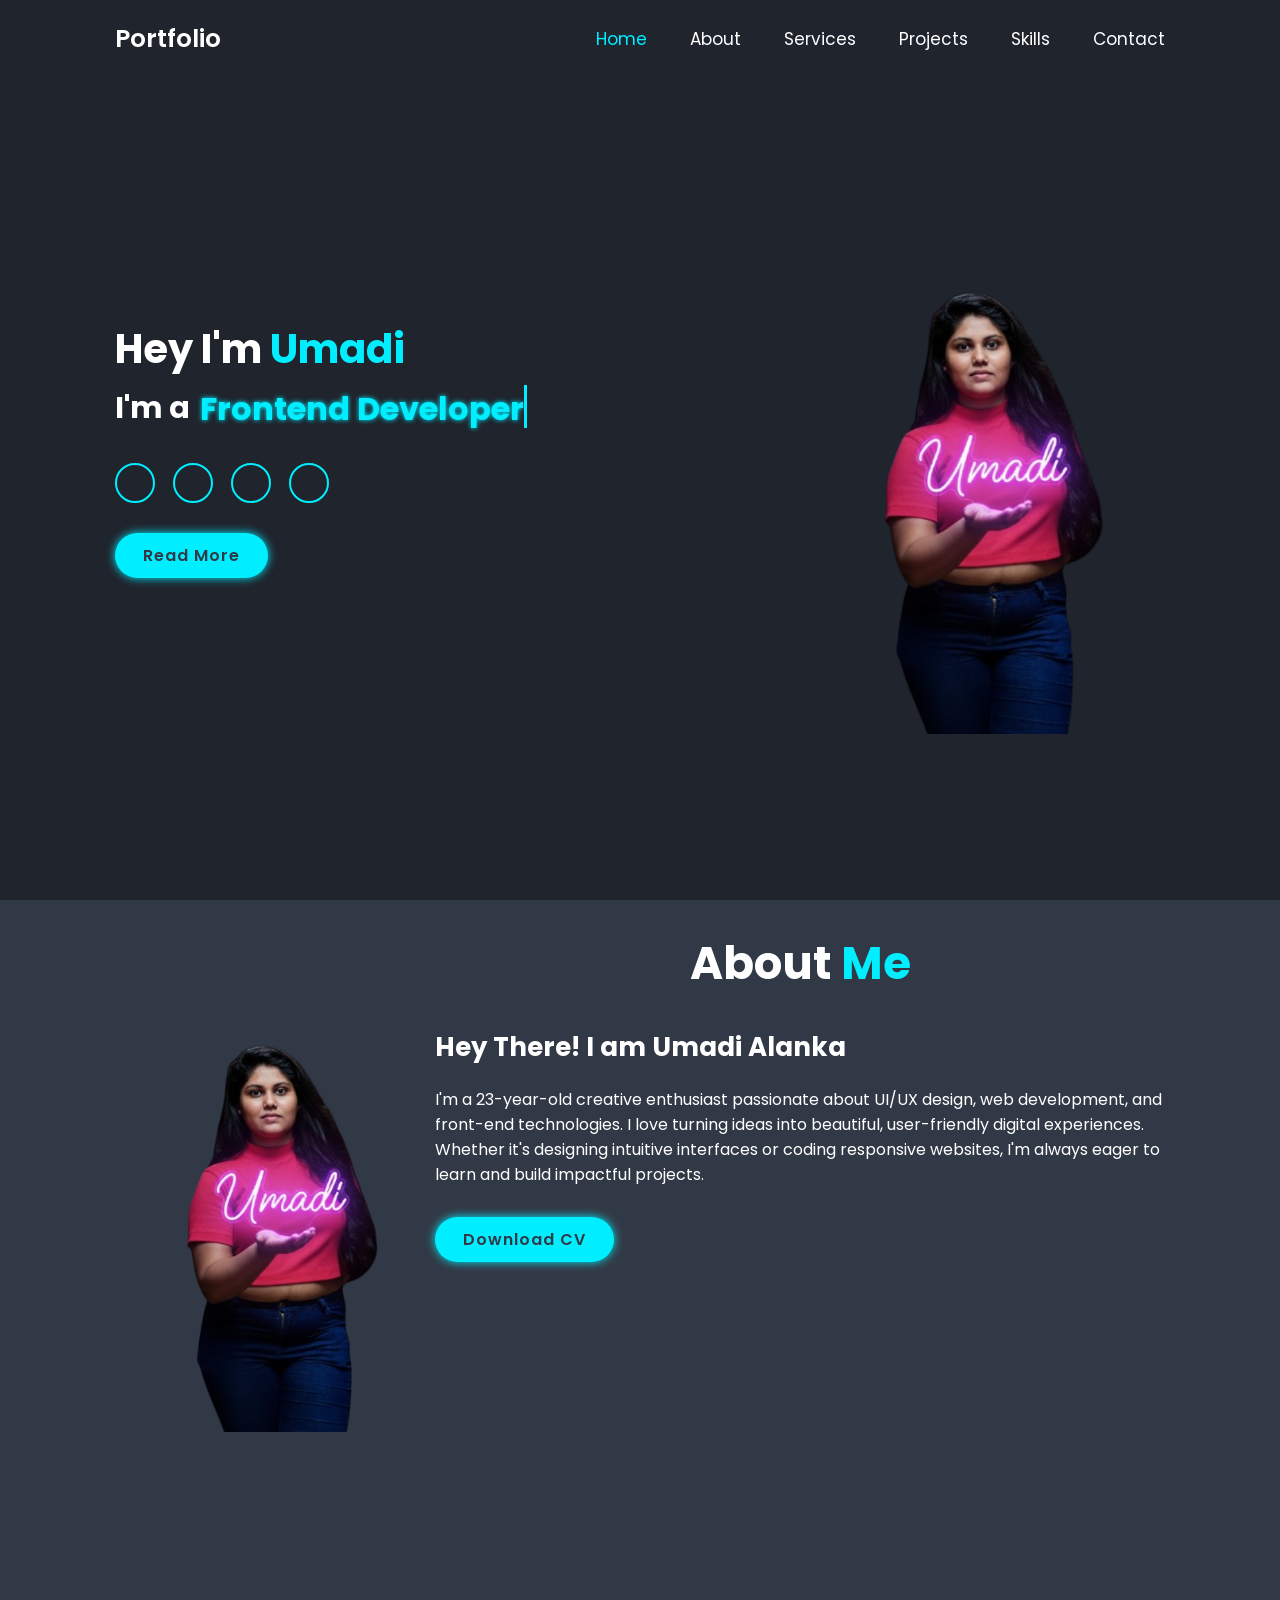
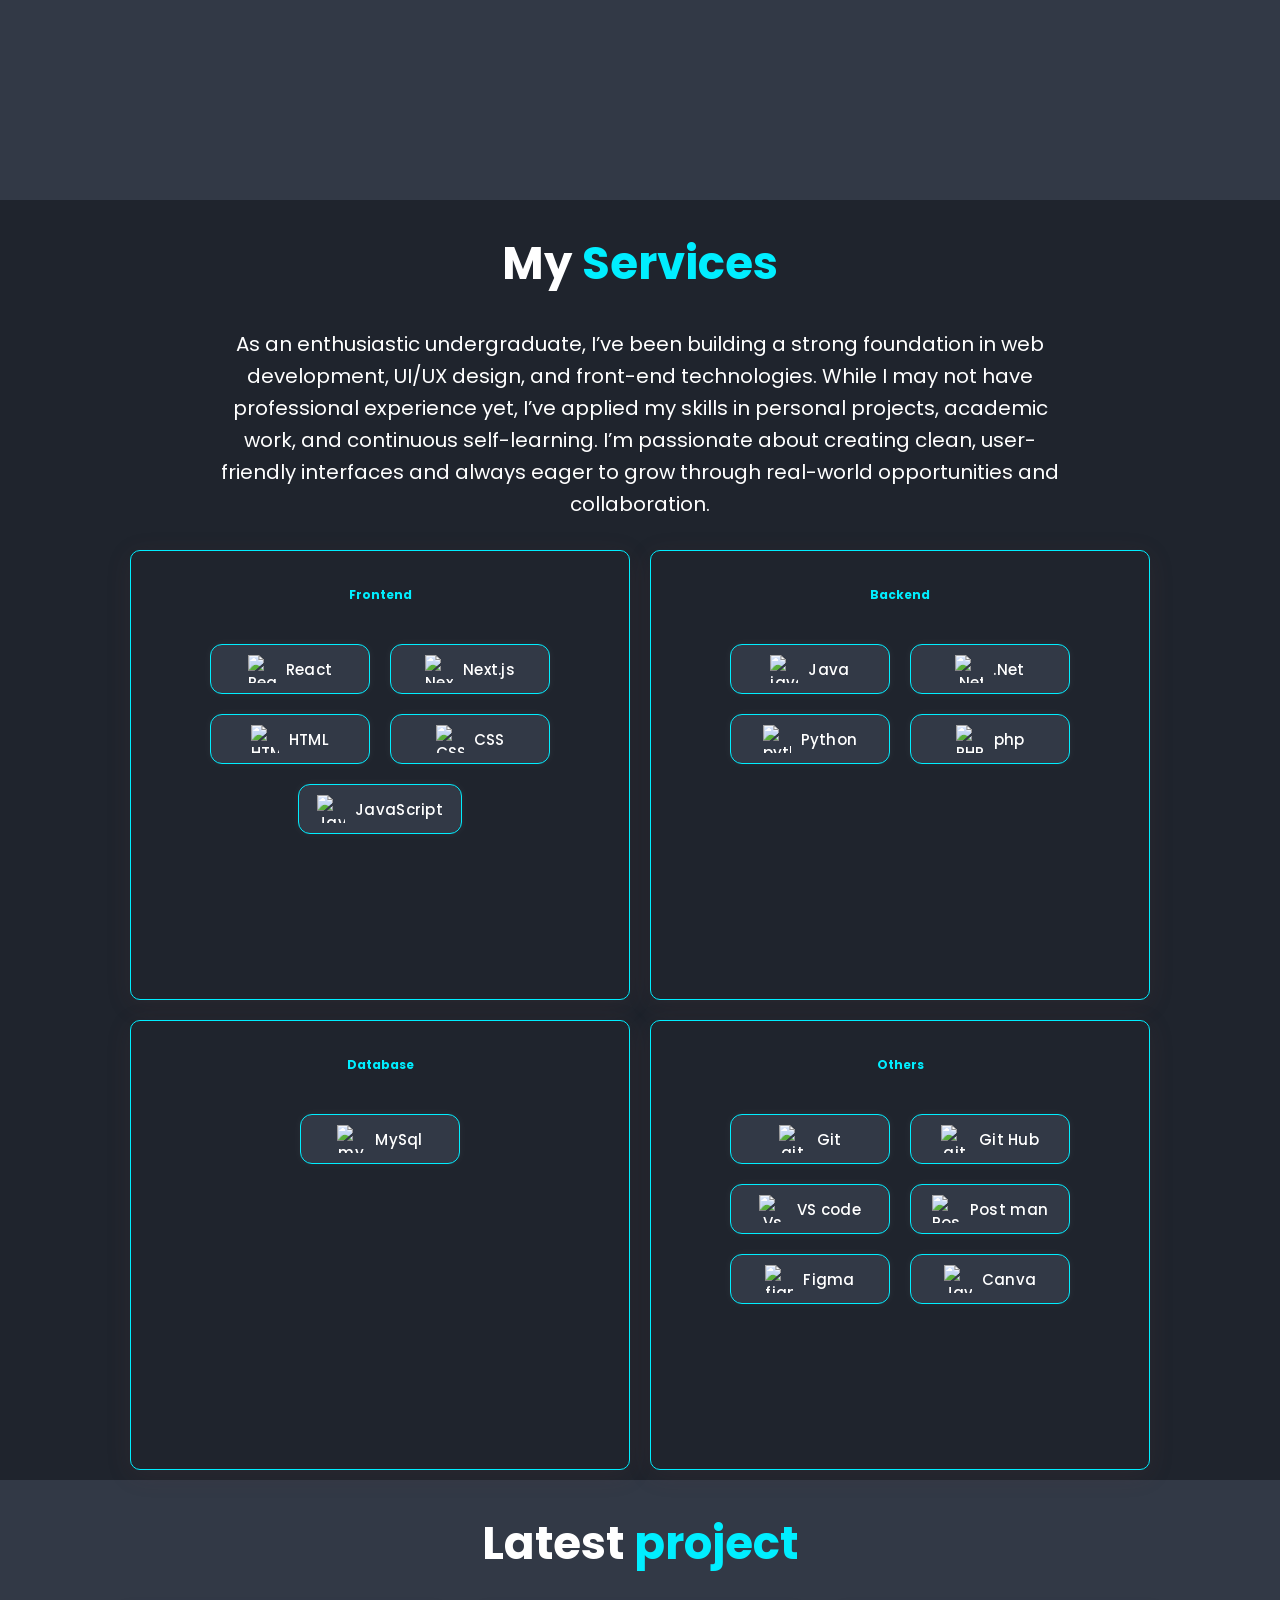
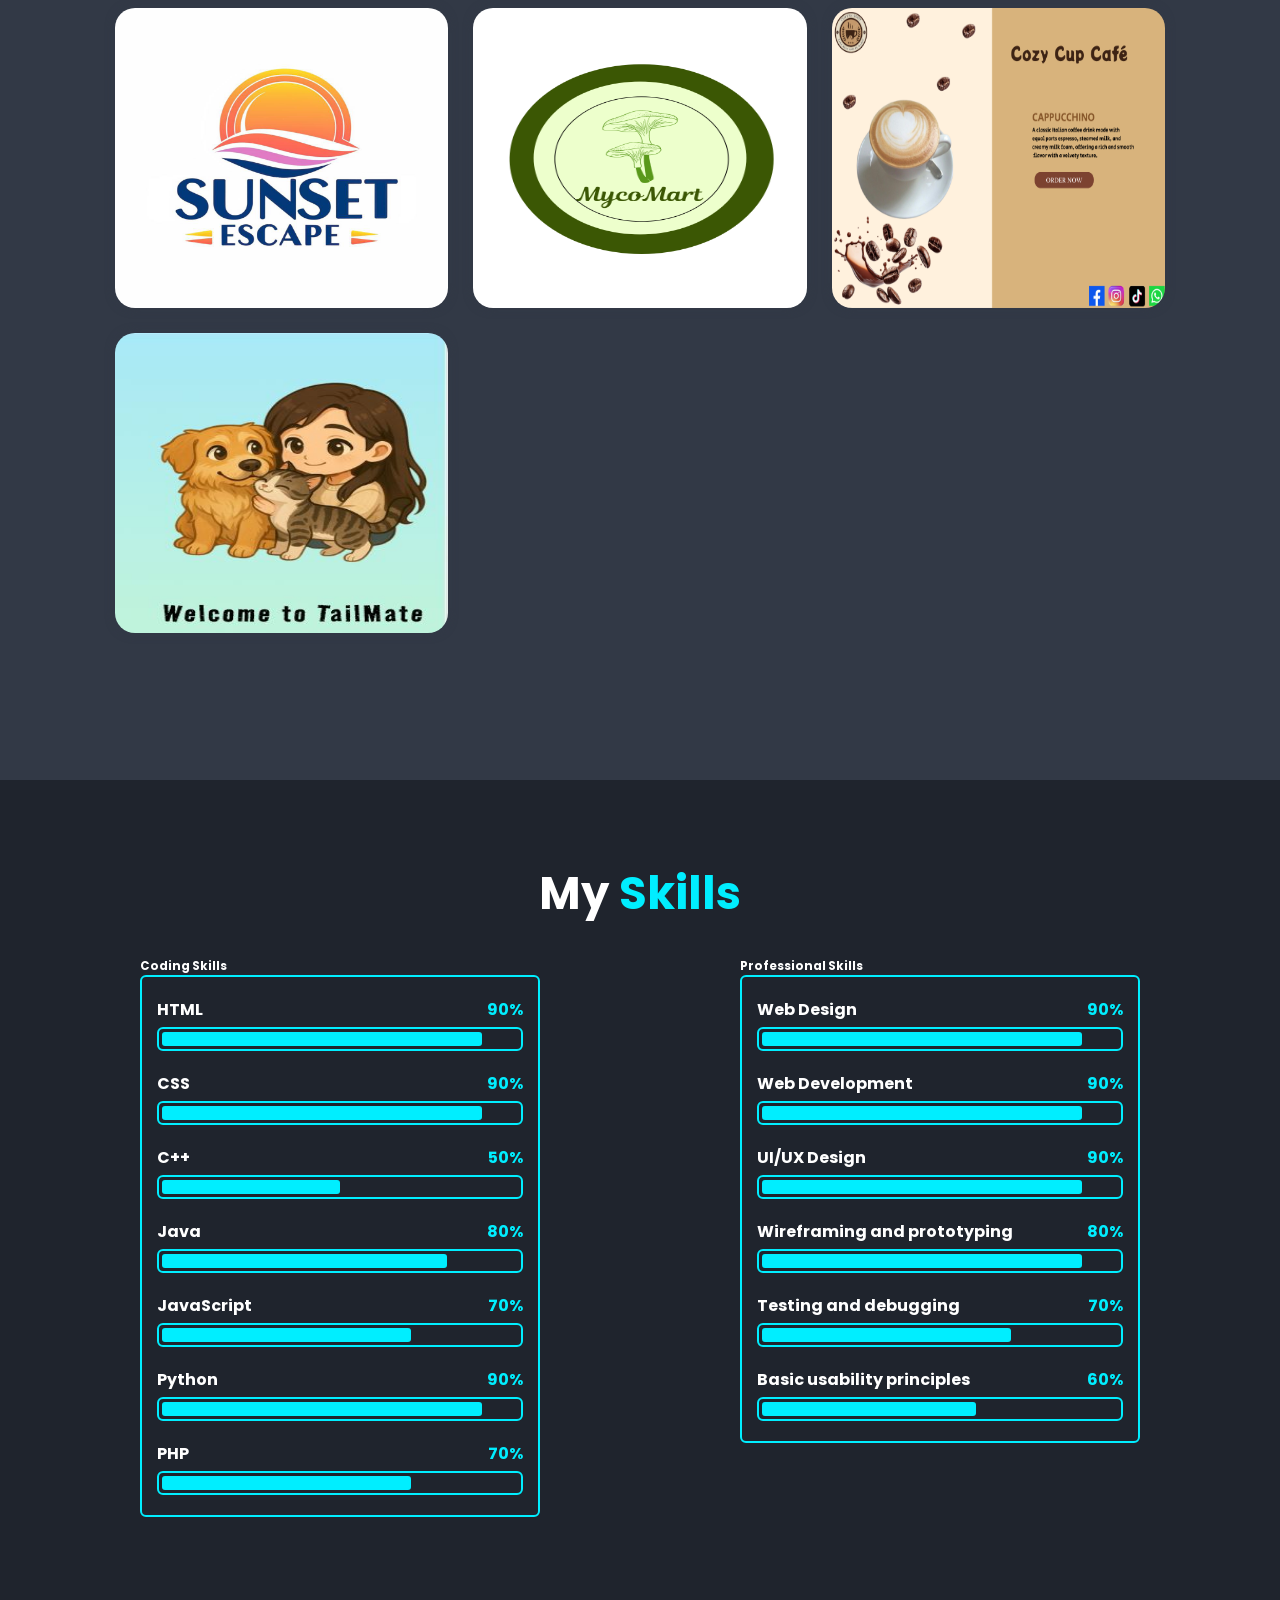
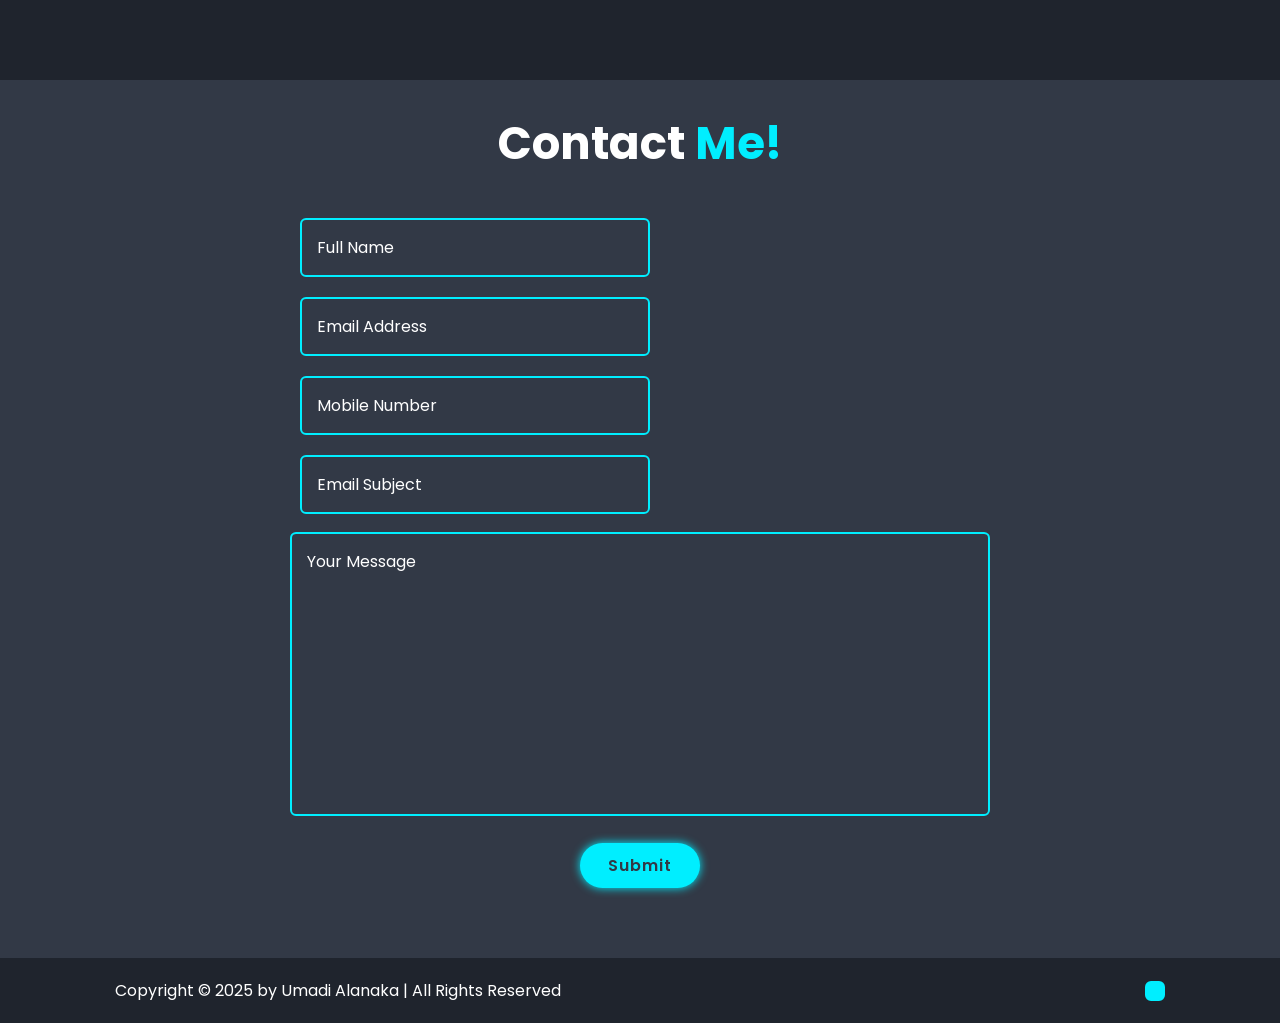
==== index.html @ b055411a "Initial commit - Error fix" ====
<!DOCTYPE html>
<html lang="en">
<head>
    <meta charset="UTF-8">
    <meta http-equiv="X-UA-Compatible" content="IE=edge">
    <title>Portfolio</title>
    <link rel="stylesheet" href="https://cdnjs.cloudflare.com/ajax/libs/font-awesome/7.0.1/css/all.min.css">
    <link rel="stylesheet" href="style.css">
    <script type="text/javascript"
        src="https://cdn.jsdelivr.net/npm/@emailjs/browser@4/dist/email.min.js">
</script>
<script type="text/javascript">
   (function(){
      emailjs.init({
        publicKey: "7bUBUWoLYx7xUUkfr",
      });
   })();
</script>
</head>
<body>
    
    <header class="header">
        <a href="#" class="logo">Portfolio</a>
        <i class="fa-solid fa-list" id="menu-icon"></i>

        <nav class="navbar">
            <a href="#home" class="active">Home</a>
            <a href="#about">About</a>
            <a href="#services">Services</a>
            <a href="#portfolio">Projects</a>
            <a href="#skills">Skills</a>
            <a href="#contact">Contact</a>
        </nav>
    </header>
    <!-- home section design -->
     <section class="home" id="home">
    <div class="home-content">

        <h1 data-aos="fade-left" data-aos-duration="1000" data-aos-delay="800">
            Hey I'm <span>Umadi</span>
        </h1>

        <div class="typewriter" data-aos="fade-right" data-aos-duration="1000" data-aos-delay="900">
            <h2>I'm a <span></span></h2>
        </div>

        <div class="social-media">
            <a href="https://www.facebook.com/share/1Pa1NxawDS/?mibextid=wwXIfr"><i class="fa-brands fa-facebook-f"></i></a>
            <a href="https://wa.me/94719202241"><i class="fa-brands fa-whatsapp"></i></a>
            <a href="https://github.com/UmadiAlanka"><i class="fa-brands fa-github"></i></a>
            <a href="https://www.linkedin.com/in/umadi-alanka-m-8b3b3a304?utm_source=share&utm_campaign=share_via&utm_content=profile&utm_medium=ios_app"><i class="fa-brands fa-linkedin"></i></a>
        </div>

        <a href="#about" class="btn">Read More</a>
    </div>

    <div class="home-img">
        <img src="images/profile.png" alt="">
    </div>
</section>


     <!-- about section design -->
      <section class="about" id="about">

      <div class="about-img">
        <img src="images/profile.png" alt="">
      </div>

      <div class="about-content">
        <h2 class="heading">About <span>Me</span></h2>
        <h3>Hey There! I am Umadi Alanka</h3>
        <p>I'm a 23-year-old creative enthusiast passionate about UI/UX design, 
          web development, and front-end technologies. I love turning ideas into beautiful,
          user-friendly digital experiences. Whether it's designing intuitive interfaces or 
          coding responsive websites, I'm always eager to learn and build impactful projects.</p>
        <a href="images/Umadi Alanka Munasinghe.pdf" class="btn">Download CV</a>
      </div>
    </section>

    <!-- service section design -->
     <section class="services" id="services">
        <div class="title">
            <h2 class="heading" data-aos="fade-up" data-aos-duration="1000">My <span>Services</span></h2>
            <p class="serviceP"    data-aos="fade-up" data-aos-duration="1000" data-aos-delay="200">
                As an enthusiastic undergraduate, I’ve been building a strong foundation in web development, 
                UI/UX design, and front-end technologies. While I may not have professional experience yet, 
                I’ve applied my skills in personal projects, academic work, and continuous self-learning. 
                I’m passionate about creating clean, user-friendly interfaces and always eager to grow through 
                real-world opportunities and collaboration.</p>
        </div>
        <div class="content">
      <!-- FRONTEND CARD -->
      <div class="card" data-aos="fade-right" data-aos-duration="1000" data-aos-delay="400">
        <div class="service-icon"><i class="fas fa-laptop-code"></i></div>
        <div class="info">
          <h3>Frontend</h3>
          <div class="skills-container">
            <div class="skill-card">
              <img src="https://upload.wikimedia.org/wikipedia/commons/a/a7/React-icon.svg" alt="React">
              <p>React</p>
            </div>
            <div class="skill-card">
              <img src="https://upload.wikimedia.org/wikipedia/commons/8/8e/Nextjs-logo.svg" alt="Next.js">
              <p>Next.js</p>
            </div>
            <div class="skill-card">
              <img src="https://www.w3.org/html/logo/badge/html5-badge-h-solo.png" alt="HTML">
              <p>HTML</p>
            </div>
            <div class="skill-card">
              <img src="https://raw.githubusercontent.com/devicons/devicon/master/icons/css3/css3-original.svg" alt="CSS">
              <p>CSS</p>
            </div>
            <div class="skill-card">
              <img src="https://raw.githubusercontent.com/devicons/devicon/master/icons/javascript/javascript-original.svg" alt="JavaScript">
              <p>JavaScript</p>
            </div>
          </div>
        </div>
      </div>

      <!-- BACKEND CARD -->
      <div class="card" data-aos="fade-up" data-aos-duration="1000" data-aos-delay="400">
        <div class="service-icon"><i class="fas fa-server"></i></div>
        <div class="info">
          <h3>Backend</h3>
          <div class="skills-container">
            <div class="skill-card">
              <img src="	https://raw.githubusercontent.com/devicons/devicon/master/icons/java/java-original.svg" alt="java">
              <p>Java</p>
            </div>
            <div class="skill-card">
              <img src="https://upload.wikimedia.org/wikipedia/commons/thumb/7/7d/Microsoft_.NET_logo.svg/1200px-Microsoft_.NET_logo.svg.png" alt=".Net">
              <p>.Net</p>
            </div>
            <div class="skill-card">
              <img src="	https://raw.githubusercontent.com/devicons/devicon/master/icons/python/python-original.svg" alt="python">
              <p>Python</p>
            </div>
            <div class="skill-card">
              <img src="https://www.php.net/images/logos/php-logo-white.svg" alt="PHP">
              <p>php</p>
            </div>
          </div>
        </div>
      </div>

      <!-- DATABASE CARD -->
      <div class="card" data-aos="fade-up" data-aos-duration="1000" data-aos-delay="400">
        <div class="service-icon"><i class="fas fa-database"></i></div>
        <div class="info">
          <h3>Database</h3>
          <div class="skills-container">
            <div class="skill-card">
              <img src="https://upload.wikimedia.org/wikipedia/en/d/dd/MySQL_logo.svg" alt="my sql">
              <p>MySql</p>
            </div>
          </div>
        </div>
      </div>

      <!-- OTHERS CARD -->
      <div class="card" data-aos="fade-left" data-aos-duration="1000" data-aos-delay="400">
        <div class="service-icon"><i class="fas fa-tools"></i></div>
        <div class="info">
          <h3>Others</h3>
          <div class="skills-container">
            <div class="skill-card">
              <img src="	https://cdn.jsdelivr.net/gh/devicons/devicon/icons/git/git-original.svg" alt="git">
              <p>Git</p>
            </div>
            <div class="skill-card">
              <img src="	https://img.icons8.com/ios-filled/50/ffffff/github.png" alt="git hub">
              <p>Git Hub</p>
            </div>
            <div class="skill-card">
              <img src="	https://cdn.jsdelivr.net/gh/devicons/devicon/icons/vscode/vscode-original.svg" alt="Vs code">
              <p>VS code</p>
            </div>
            <div class="skill-card">
              <img src="https://cdn.jsdelivr.net/gh/devicons/devicon/icons/postman/postman-original.svg" alt="Post man">
              <p>Post man</p>
            </div>
            <div class="skill-card">
              <img src="	https://cdn.jsdelivr.net/gh/devicons/devicon/icons/figma/figma-original.svg" alt="figma">
              <p>Figma</p>
            </div>
            <div class="skill-card">
              <img src="https://static.canva.com/web/images/8439b51bb7a19f6e65ce1064bc37c197.svg" alt="JavaScript">
              <p>Canva</p>
            </div>
          </div>
        </div>
      </div>
    </div>
  </section>

<!-- Portfolio section design -->
 <section class="portfolio" id="portfolio">
    <h2 class="heading">Latest <span>project</span></h2>
    <div class="portfolio-container">
        <div class="portfolio-box">
            <img src="images/sunsetlogo.jpg" alt="">
            <div class="portfolio-layer">
                <h4>Web Base System</h4>
                <p><b>we create the Villa management sytem for Sun Set Escape Villa using PHP,JS,HTML,CSS And create UI in figma</b></p>
                <a href="https://github.com/UmadiAlanka/Sunset_Escape_Villa_Management_System.git"><i class="fa-brands fa-github"></i></a>
            </div>  
        </div>
        <div class="portfolio-box">
            <img src="images/mycomart_logo.png" alt="">
            <div class="portfolio-layer">
                <h4>Role Base System</h4>
                <p><b>Create MycoMart system using Next.Js,Java,React.And create user friendly UI in Figma</b></p>
                <a href="https://github.com/UmadiAlanka/Mycomart_frontend.git"><i class="fa-brands fa-github"></i></a>
                <a href="https://www.figma.com/proto/PNLDa55e3gmYMARhcA2Q36/MICORMART?node-id=101-256&starting-point-node-id=5%3A2&t=6zjbt6WABKmiBmZV-1"><i class="fa-brands fa-square-figma"></i></a>
            </div>
        </div>
        <div class="portfolio-box">
            <img src="images/cafe.png" alt="">
            <div class="portfolio-layer">
                <h4>UI Design</h4>
                <p><b>Designed a responsive café landing page using Figma, focusing on visual balance, usability, and brand feel.</b></p>
                <a href="https://www.figma.com/design/aqc4mChD22MtQcu3GqOqdh/Cozy-Cup-Cafe?t=5ttCzPaRdj4yeDAr-1"><i class="fa-brands fa-square-figma"></i></a>
            </div>
        </div>
        <div class="portfolio-box">
            <img src="images/TailMate.JPG" alt="">
            <div class="portfolio-layer">
                <h4>UI Design</h4>
                <p><b>Designed a responsive Pet adaptation user-friendly app using Figma</b></p>
                <a href="https://www.figma.com/proto/dc5UnWrleSJ1Djft2HeMU2/Pet-Adoption?node-id=2-2&starting-point-node-id=2%3A2&t=6DgpKBFWrFHIKOov-1"><i class="fa-brands fa-square-figma"></i></a>
            </div>
        </div>
    </div>
 </section>
 <!-- skills section design -->
<section class="skills" id="skills">
  <h2 class="heading">My <span>Skills</span></h2>

  <div class="skills-row">

    <!-- Left side -->
    <div class="skills-column">
      <h3 class="title">Coding Skills</h3>

      <div class="skills-box">
        <div class="skills-content">

          <div class="progress">
            <h3>HTML <span>90%</span></h3>
            <div class="bar"><span style="width:90%"></span></div>
          </div>

          <div class="progress">
            <h3>CSS <span>90%</span></h3>
            <div class="bar"><span style="width:90%"></span></div>
          </div>

          <div class="progress">
            <h3>C++ <span>50%</span></h3>
            <div class="bar"><span style="width:50%"></span></div>
          </div>

          <div class="progress">
            <h3>Java <span>80%</span></h3>
            <div class="bar"><span style="width:80%"></span></div>
          </div>

          <div class="progress">
            <h3>JavaScript <span>70%</span></h3>
            <div class="bar"><span style="width:70%"></span></div>
          </div>

          <div class="progress">
            <h3>Python <span>90%</span></h3>
            <div class="bar"><span style="width:90%"></span></div>
          </div>

          <div class="progress">
            <h3>PHP <span>70%</span></h3>
            <div class="bar"><span style="width:70%"></span></div>
          </div>

        </div>
      </div>
    </div>

    <!-- Right side -->
    <div class="skills-column">
      <h3 class="title">Professional Skills</h3>

      <div class="skills-box">
        <div class="skills-content">

          <div class="progress">
            <h3>Web Design <span>90%</span></h3>
            <div class="bar"><span style="width:90%"></span></div>
          </div>

          <div class="progress">
            <h3>Web Development <span>90%</span></h3>
            <div class="bar"><span style="width:90%"></span></div>
          </div>

          <div class="progress">
            <h3>UI/UX Design <span>90%</span></h3>
            <div class="bar"><span style="width:90%"></span></div>
          </div>

          <div class="progress">
            <h3>Wireframing and prototyping<span>80%</span></h3>
            <div class="bar"><span style="width:90%"></span></div>
          </div>

          <div class="progress">
            <h3>Testing and debugging<span>70%</span></h3>
            <div class="bar"><span style="width:70%"></span></div>
          </div>

          <div class="progress">
            <h3>Basic usability principles<span>60%</span></h3>
            <div class="bar"><span style="width:60%"></span></div>
          </div>

        </div>
      </div>
    </div>

  </div>
</section>
<!-- contact section design -->
 <section class="contact" id="contact">
  <h2 class="heading">Contact <span>Me!</span></h2>
<form onsubmit="sendMail(event); return false;">
    <div class="input-box">
      <div class="input-field">
        <input type="text" placeholder="Full Name" id="name" required>
      </div>

      <div class="input-field">
        <input type="email" placeholder="Email Address" id="email" required>
      </div>

      <div class="input-field">
        <input type="text" placeholder="Mobile Number" id="number" required>
      </div>

      <div class="input-field">
        <input type="text" placeholder="Email Subject" id="subject" required>
      </div>
    </div>

    <div class="textarea-field">
        <textarea id="message" cols="30" rows="10" placeholder="Your Message" required></textarea>
    </div>

    <div class="btn-box btns">
        <button type="submit" class="btn">Submit</button>
    </div>
</form>


</section>
<!-- footer design -->
 <div class="footer">
  <div class="footer-text">
    <p>Copyright &copy; 2025 by Umadi Alanaka | All  Rights Reserved</p>
  </div>
  <div class="footer-iconTop">
    <a href="#"><i class="fa-solid fa-up-long"></i></a>
  </div>
 </div>
     <script src="script.js"></script>
</body>
</html>
---- style.css ----
@import url('https://fonts.googleapis.com/css2?family=Poppins:wght@300;400;500;600;700;800;900&display=swap');

/* RESET */
* {
    margin: 0;
    padding: 0;
    box-sizing: border-box;
    text-decoration: none;
    border: none;
    outline: none;
    scroll-behavior: smooth;
    font-family: 'Poppins', sans-serif;
}

/* THEME COLORS */
:root {
    --bg-color: #1f242d;
    --second-bg-color: #323946;
    --text-color: #fff;
    --main-color: #0ef;
}

/* GLOBAL */
html {
    font-size: 62.5%;
    overflow-x: hidden;
    scroll-padding-top: 7rem;
}

body {
    background: var(--bg-color);
    color: var(--text-color);
}

section {
    min-height: 100vh;
    padding: 0rem 9%;
}

/* HEADER */
.header {
    position: fixed;
    top: 0;
    left: 0;
    width: 100%;
    padding: 2rem 9%;
    background: var(--bg-color);
    display: flex;
    justify-content: space-between;
    align-items: center;
    z-index: 100;
    transition: .3s;
}
.header.sticky {
    background: var(--bg-color);
}

.logo {
    font-size: 2.5rem;
    color: var(--text-color);
    font-weight: 600;
    cursor: default;
}

.navbar a {
    font-size: 1.7rem;
    color: var(--text-color);
    margin-left: 4rem;
}

.navbar a:hover,
.navbar a.active {
    color: var(--main-color);
}

#menu-icon {
    font-size: 3.6rem;
    color: var(--text-color);
    display: none;
}

/* HOME SECTION */
.home {
    display: flex;
    justify-content: space-between;
    align-items: center;
}

.home-content {
    max-width: 50%;
}

.home-img img {
    width: 28vw;
    animation: float 4s ease-in-out infinite;
}

/* Floating Animation */
@keyframes float {
    0% { transform: translateY(0); }
    50% { transform: translateY(-12px); }
    100% { transform: translateY(0); }
}

/* TEXT STYLES */
.home-content h1 {
    font-size: 4rem;
    font-weight: 700;
    line-height: 1.3;
}

span {
    color: var(--main-color);
}

/* TYPEWRITER FIXED (ONE LINE) */
.typewriter h2 {
    font-size: 3rem;
    font-weight: 700;
    white-space: nowrap;
    display: flex;
    align-items: center;
    gap: 1rem;
    margin-top: 1rem;
}

.typewriter span {
    color: var(--main-color);
    font-size: 3.2rem;
    font-weight: 700;
    text-shadow: 0 0 5px var(--main-color);
    display: inline-block;
    white-space: nowrap;
    position: relative;
}

/* Animated Words */
@keyframes words {
    0%, 33% { content: "Web Developer"; }
    34%, 66% { content: "UI/UX Designer"; }
    67%, 100% { content: "Frontend Developer"; }
}

.typewriter span::before {
    content: "Frontend Developer";
    animation: words 12s infinite;
}

/* Cursor Effect */
.typewriter span::after {
    content: "";
    position: absolute;
    width: calc(100% + 5px);
    height: 90%;
    border-left: 3px solid var(--main-color);
    animation: cursor 0.6s infinite;
}

@keyframes cursor {
    0% { opacity: 1; }
    50% { opacity: 0; }
    100% { opacity: 1; }
}

/* SOCIAL ICONS */
.social-media a {
    display: inline-flex;
    justify-content: center;
    align-items: center;
    width: 4rem;
    height: 4rem;
    border: 0.2rem solid var(--main-color);
    border-radius: 50%;
    color: var(--main-color);
    font-size: 2rem;
    margin: 3rem 1.5rem 3rem 0;
    transition: .5s ease;
}

.social-media a:hover {
    background: var(--main-color);
    color: var(--second-bg-color);
    box-shadow: 0 0 2rem var(--main-color);
}

/* BUTTON */
.btn {
    display: inline-block;
    padding: 1rem 2.8rem;
    background: var(--main-color);
    color: var(--second-bg-color);
    border-radius: 4rem;
    font-size: 1.6rem;
    font-weight: 600;
    letter-spacing: 0.1rem;
    box-shadow: 0 0 1rem var(--main-color);
    transition: .4s ease;
}

.btn:hover {
    box-shadow: none;
}

/* ABOUT SECTION */
.about {
    display: flex;
    justify-content: center;
    background: var(--second-bg-color);
}
.about .heading{
    padding-top: .0rem 2%; 
    padding-bottom: 3rem;
}

.about-img img {
    width: 25vw;
    padding: 3rem 1%;
}

.heading {
    font-size: 4.5rem;
    text-align: center;
    padding: 3rem 0;
}

.about-content h3 {
    font-size: 2.6rem;
}

.about-content p {
    font-size: 1.6rem;
    margin: 2rem 0 3rem;
}
/* Services */
.services{
    background-color: var(--bg-color);
}

.services .content{
    display: flex;
    justify-content: center;
    flex-wrap: wrap;
    flex-direction: row;
    margin-top: 20px;
    align-items: flex-start;
}

.serviceP {
    font-size: 2rem;
    width: 80%;
    margin: 0 auto;     
    text-align: center;  
    line-height: 1.6;    
}


.services .content .card{
    background-color: var(--bg-color);
    width: 500px;
    margin: 10px;
    height: 450px;
    padding: 25px;
    display: flex;
    justify-content: flex-start;
    align-items: center;
    flex-direction: column;
    border-radius: 10px;
    box-shadow: 0 5px 25px rgba(105, 62, 62, 0.15);
    transition: 0.3s linear;
    border: 1px solid var(--main-color);
}

.services .content .card:hover{
    background-color: var(--text-color);
    color: rgb(2, 2, 2);
}

.services .content .card:hover .service-icon,
.services .content .card:hover .info h3
{
    transform: translateY(-10px);
    color:var(--bg-color);
}

.services .content .card .service-icon{
    color: var(--main-color);
    font-size: 8rem;
    text-align: center;
    transition: 0.3s linear;
    animation: float 4s ease-in-out infinite;
}

.services .content .card .info{
    text-align: center;
}

.services .content .card .info h3{
    color: var(--main-color);
    font-size: 1.2rem;
    font-weight: 700;
    margin: 10px;
    transition: 0.3s linear;
    
}
/* Skills */
.skills-container {
  display: flex;
  flex-wrap: wrap;
  justify-content: center;
  align-items: center;
  gap: 20px;
  margin-top: 40px;
}

.skill-card {
  display: flex;
  align-items: center;
  gap: 10px;
  justify-content: center; 
  min-width: 160px;
  background:  var(--second-bg-color);
  border: 1px solid var(--main-color);
  border-radius: 12px;
  padding: 10px 18px;
  color: var(--text-color);
  font-size: 15px;
  font-weight: 500;
  letter-spacing: 0.3px;
  transition: all 0.3s ease;
  box-shadow: 0 0 10px rgba(255, 255, 255, 0.05);
}

.skill-card img {
  width: 28px;
  height: 28px;
  object-fit: contain;
}

.skill-card p {

  margin: 0;
}

.skill-card:hover {
  transform: translateY(-4px);
  background: var(--bg-color);
  color: #f7f3f3;
  box-shadow: 0 0 15px var(--main-color);
}
/* PORTFOLIO SECTION */
.portfolio{
background-color: var(--second-bg-color);   padding-bottom: 5rem;
}
.portfolio-container{
    display: grid;
    grid-template-columns: repeat(3, 1fr);
    align-items: center;
    gap: 2.5rem;
    max-width: 1200px;
    margin: 0 auto;
}
.portfolio-container .portfolio-box{
    position: relative;
    border-radius: 2rem;
    box-shadow: 0 0 1rem var(--second-bg-color);
    overflow: hidden;
    display: flex;
    cursor: pointer;
    width: 100%;
    height: 300px;
}
.portfolio-box img{
    width: 100%;  
    transition: 0.5s ease;
}
.portfolio-box .portfolio-layer{
    position: absolute;
    top: 0;
    left: 0;
    width: 100%;
    height: 100%;
    background: linear-gradient(rgba(0, 0, 0, 0.2), var(--main-color));
    display: flex;
    justify-content: center;
    align-items: center;
    flex-direction: column;
    text-align: center;
    padding: 4rem;
/* FIX: Hide the layer initially (slide down effect) */
    transform: translateY(100%); 
    transition: 0.5s ease;
    color: var(--bg-color); /* Text color for the overlay */
}

/* HOVER EFFECTS */
.portfolio-box:hover img{
    width: 100%;
    height: auto;
}

.portfolio-box:hover .portfolio-layer{
    transform: translateY(0); /* Slide the layer up into view */
}

.portfolio-layer h4{
    font-size: 2rem;
    color: var(--text-color);
    margin-bottom: 0.5rem;
}
    .portfolio-layer p{
    font-size: 1.6rem;
    margin: 0 0 1.5rem;
    display:flex;
}
.portfolio-layer a{
    /* Use inline-flex for centering content inside the circular icon link */
    display: inline-flex; 
    justify-content: center;
    align-items: center;
    width: 5rem;
    height: 5rem;
    color: var(--text-color);
    border-radius: 50%;
    transition: .3s;
}
.portfolio-layer a i{
    color: var(--second-bg-color);
    display: inline-flex;
    justify-content: center;
    align-items: center;
    width: 2rem;
    height: 2rem;
    font-size: 2rem;
        }
        /* SKILLS SECTION */
.skills {
  padding: 5rem 0;
  background: var(--bg-color);
  display: flex;
  flex-direction: column;
  align-items: center;
}

/* keep content centered and not full width */
.skills-row {
  display: flex;
  gap: 20rem;
  width: 100rem;
  justify-content: center;
}

.skills-column {
  flex: 1;
}



.skills-box .skills-content {
  border: .2rem solid var(--main-color);
  border-radius: .6rem;
  padding: 1rem 1.5rem;
}

.progress {
  padding: 1rem 0;
}

.progress h3 {
  font-size: 1.6rem;
  display: flex;
  justify-content: space-between;
}

.progress .bar {
  height: 2.4rem;
  border: .2rem solid var(--main-color);
  border-radius: .6rem;
  padding: .3rem;
  margin-top: .5rem;
}

.progress .bar span {
  display: block;
  height: 100%;
  border-radius: .3rem;
  background: var(--main-color);
}
/* CONTACT SECTION */

.contact{
    min-height: auto;
    padding-bottom: 7rem;
    background: var(--second-bg-color);
}

.contact form{
    max-width: 70rem;
    margin: 0 auto;
    text-align: center;
}
.contact form .input-box{
    position:relative;
    display: flex;
    justify-content: space-between;
    flex-wrap: wrap;
    padding: 1rem;
    gap: 2rem;
}

.contact form .inpust-box .input-field{
    position: relative;
    width: 49%;
    margin: .8rem 0;
}
.contact form .input-box .input-field input,
.contact form .textarea-field textarea{
    width: 100%;
    height: 100%;
    padding: 1.5rem;
    font-size: 1.6rem;
    color: var(--text-color);
    background: transparent;
    border-radius: .6rem;
    border: .2rem solid var(--main-color);
}
.contact form .input-box .input-field input::placeholder,
.contact form .textarea-field textarea::placeholder{
    color: var(--text-color);
}
.contact form .focus{
    position: absolute;
    top: 0;
    left: 0;
    width: 0;
    height: 100%;
    background-color:var(--bg-color);
    border-radius: .6rem;
    z-index: -1;
    transition: .5s;
}
.contact form .input-box .input-field input:focus~ .focus,
.contact form .input-box .input-field input:valid~ .focus,
.contact form .textarea-field textarea:focus~ .focus,
.contact form .textarea-field textarea:valid~ .focus{
    width: 100%;
}
.contact form .textarea-field{
    position: relative;
    margin: .8rem 0 2.7rem;
    display: flex;
}
.contact form .textarea-field textarea{
    resize: none;
}
.contact form .btn-box.btns .btn{
    cursor: pointer;
}
/* footer */
.footer{
    display: flex;
    justify-content: space-between;
    align-items: center;
    flex-wrap: wrap;
    padding: 2rem 9%;
    background-color: var(--bg-color);
}
.footer-text p{
    font-size: 1.6rem;
}
.footer-iconTop a{
    position: relative;
    display: inline-flex;
    justify-content: center;
    align-items: center;
    padding: .8rem;
    background-color: var(--main-color);
    border: .2rem solid var(--main-color);
    border-radius: .6rem;
    z-index: 1;
    overflow: hidden;
}
.footer-iconTop a::before{
    content: '';
    position: absolute;
    top: 0;
    left: 0;
    width: 0;
    height: 100%;
    background: var(--bg-color);
    z-index: -1;
    transition: .5s;
}
.footer-iconTop a:hover::before{
    width: 100%;
}
.footer-iconTop a i{
    font-size: 2.4rem;
    color: var(--bg-color);
    transition: .5s;
}
.footer-iconTop a:hover i{
    color: var(--main-color);
}
/* BREAKPOINTS */
@media (max-width:1200px){
    html{
        font-size: 55%;
    }
}
@media (max-width: 991px){
    .header{
        padding: 2rem 4%;
    }
    section{
        padding: 10rem 4% 2rem;
    }
    .home{
        padding: 0 4%;
    }
    .footer{
        padding: 2rem 4%;
    }
}
@media (max-width: 768px){
    .header{
        background: var(--bg-color);
    }
    #menu-icon{
        display: block;
    }
    .navbar{
        position: absolute;
        top: 100%;
        left: 0;
        width: 100%;
        padding: 1rem 4%;
        background-color: var(--bg-color);
        box-shadow: 0 .5rem 1rem rgba(0,0,0);
    }
}
@media (max-width: 1200px) {
    html {
        font-size: 55%;
    }
    
    .skills-row {
        gap: 3rem;
    }
}

/* Tablets */
@media (max-width: 991px) {
    .header {
        padding: 2rem 4%;
    }
    
    section {
        padding: 10rem 4% 2rem;
    }
    
    .home {
        padding: 0 4%;
    }
    
    .footer {
        padding: 2rem 4%;
    }
    
    .portfolio-container {
        grid-template-columns: repeat(2, 1fr);
    }
    
    .skills-row {
        flex-direction: column;
        width: 100%;
        gap: 3rem;
    }
}

/* Mobile devices */
@media (max-width: 768px) {
    html {
        font-size: 50%;
    }
    
    .header {
        background: var(--bg-color);
    }
    
    #menu-icon {
        display: block;
    }
    
    .navbar {
        position: absolute;
        top: 100%;
        left: -100%;
        width: 100%;
        padding: 1rem 4%;
        background-color: var(--main-color);
        box-shadow: 0 .5rem 1rem rgba(0, 0, 0, .2);
        transition: .3s ease;
        flex-direction: column;
    }
    
    .navbar.active {
        left: 0;
    }
    
    .navbar a {
        display: block;
        font-size: 2rem;
        margin: 3rem 0;
        color: var(--bg-color);
    }
    
    .navbar a:hover,
    .navbar a.active {
        color: var(--text-color);
    }
    
    .home {
        flex-direction: column-reverse;
        gap: 2rem;
    }
    
    .home-content {
        max-width: 100%;
        text-align: center;
    }
    
    .home-content h1 {
        font-size: 5rem;
    }
    
    .typewriter h2 {
        font-size: 2.5rem;
        justify-content: center;
    }
    
    .typewriter span {
        font-size: 2.5rem;
    }
    
    .home-img img {
        width: 60vw;
        margin-top: 2rem;
    }
    
    .social-media {
        display: flex;
        justify-content: center;
    }
    
    .about {
        flex-direction: column-reverse;
        gap: 3rem;
    }
    
    .about-img img {
        width: 60vw;
    }
    
    .about-content {
        text-align: center;
    }
    
    .heading {
        font-size: 3.5rem;
    }
    
    .serviceP {
        width: 100%;
        font-size: 1.8rem;
    }
    
    .services .content .card {
        min-height: auto;
    }
    
    .portfolio-container {
        grid-template-columns: 1fr;
    }
    
    .portfolio-box .portfolio-layer {
        padding: 2rem;
    }
    
    .portfolio-layer h4 {
        font-size: 1.8rem;
    }
    
    .portfolio-layer p {
        font-size: 1.4rem;
    }
    
    .skills-container {
        gap: 15px;
    }
    
    .skill-card {
        min-width: 140px;
        padding: 8px 15px;
    }
    
    .contact form .input-box {
        flex-direction: column;
    }
    
    .contact form .input-box .input-field {
        width: 100%;
    }
    
    .footer {
        flex-direction: column;
        text-align: center;
        gap: 2rem;
    }
}

/* Small mobile devices */
@media (max-width: 450px) {
    html {
        font-size: 45%;
    }
    
    .home-content h1 {
        font-size: 4rem;
    }
    
    .typewriter h2 {
        font-size: 2rem;
        flex-direction: column;
        gap: 0.5rem;
    }
    
    .typewriter span {
        font-size: 2rem;
    }
    
    .heading {
        font-size: 3rem;
    }
    
    .services .content .card .service-icon {
        font-size: 6rem;
    }
    
    .skill-card {
        min-width: 120px;
        font-size: 13px;
    }
    
    .skill-card img {
        width: 24px;
        height: 24px;
    }
    
    .portfolio-layer a {
        width: 4rem;
        height: 4rem;
    }
    
    .portfolio-layer a i {
        font-size: 1.8rem;
    }
}
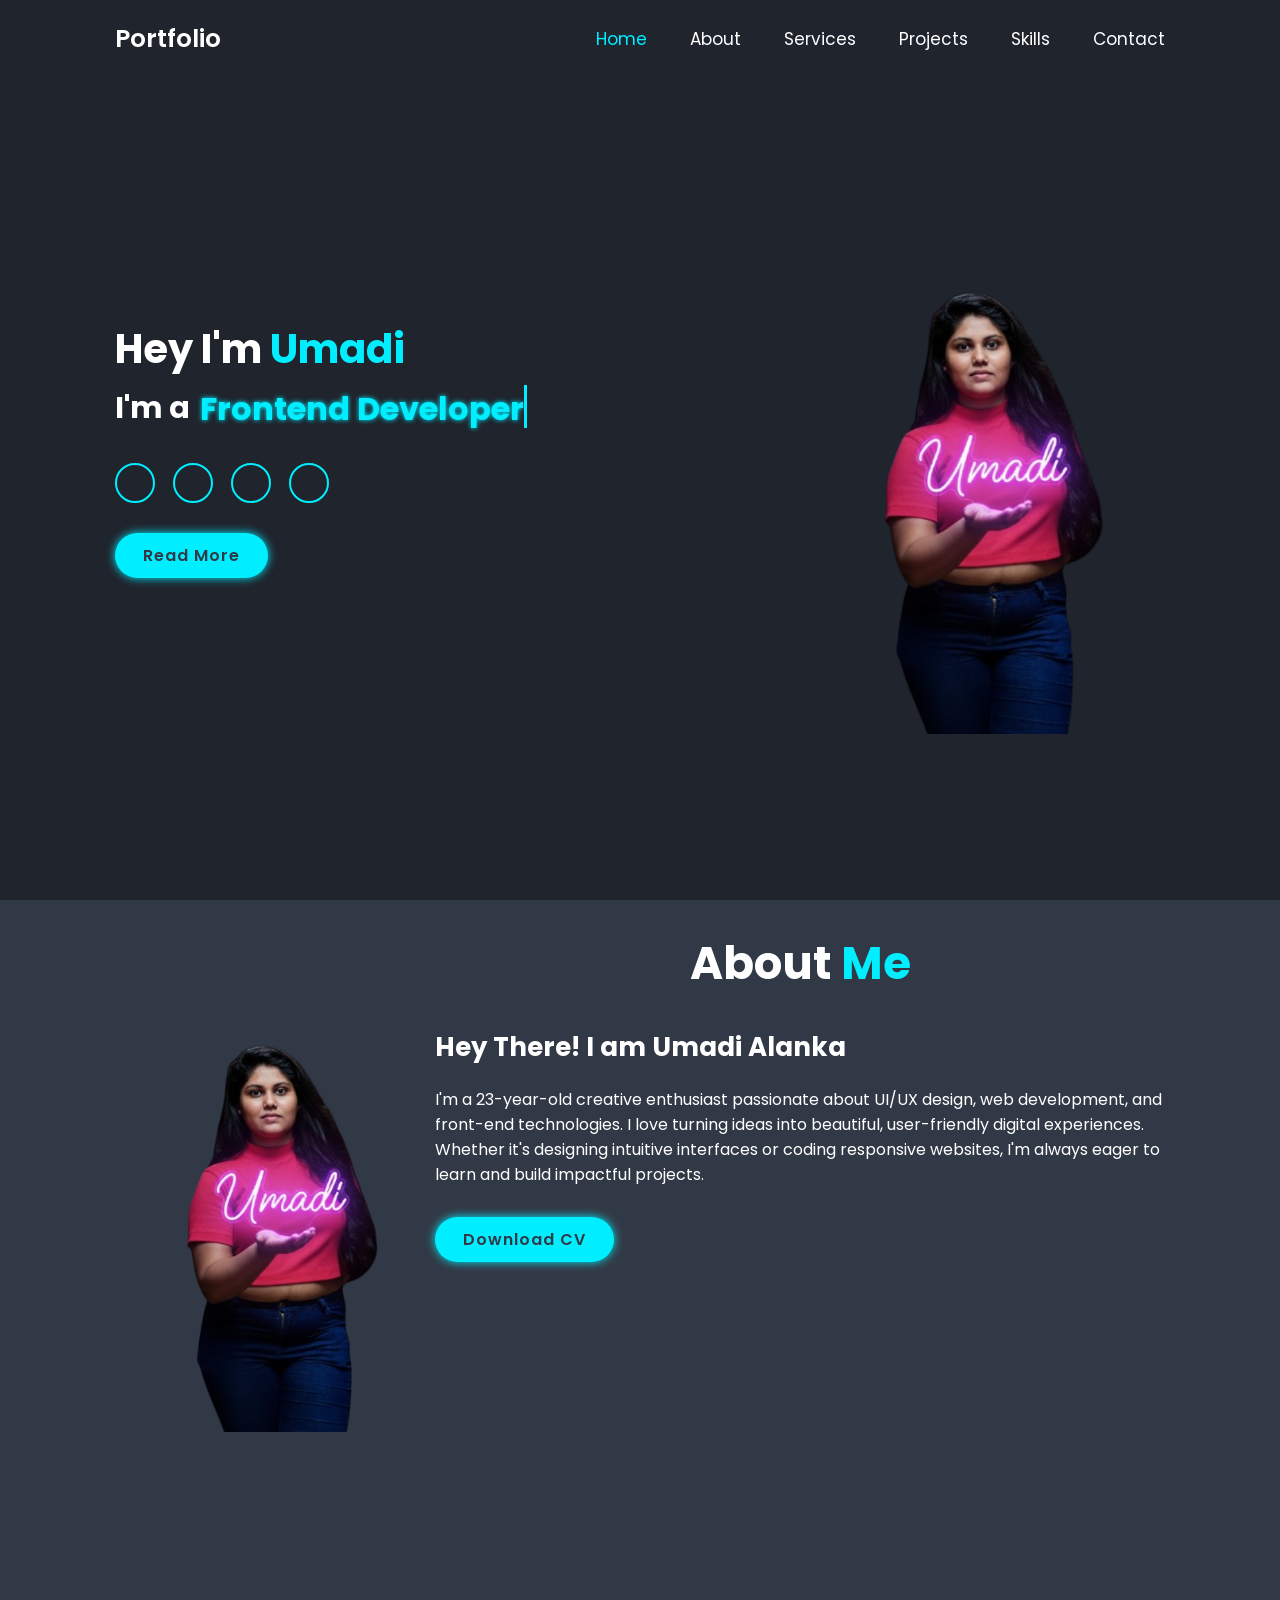
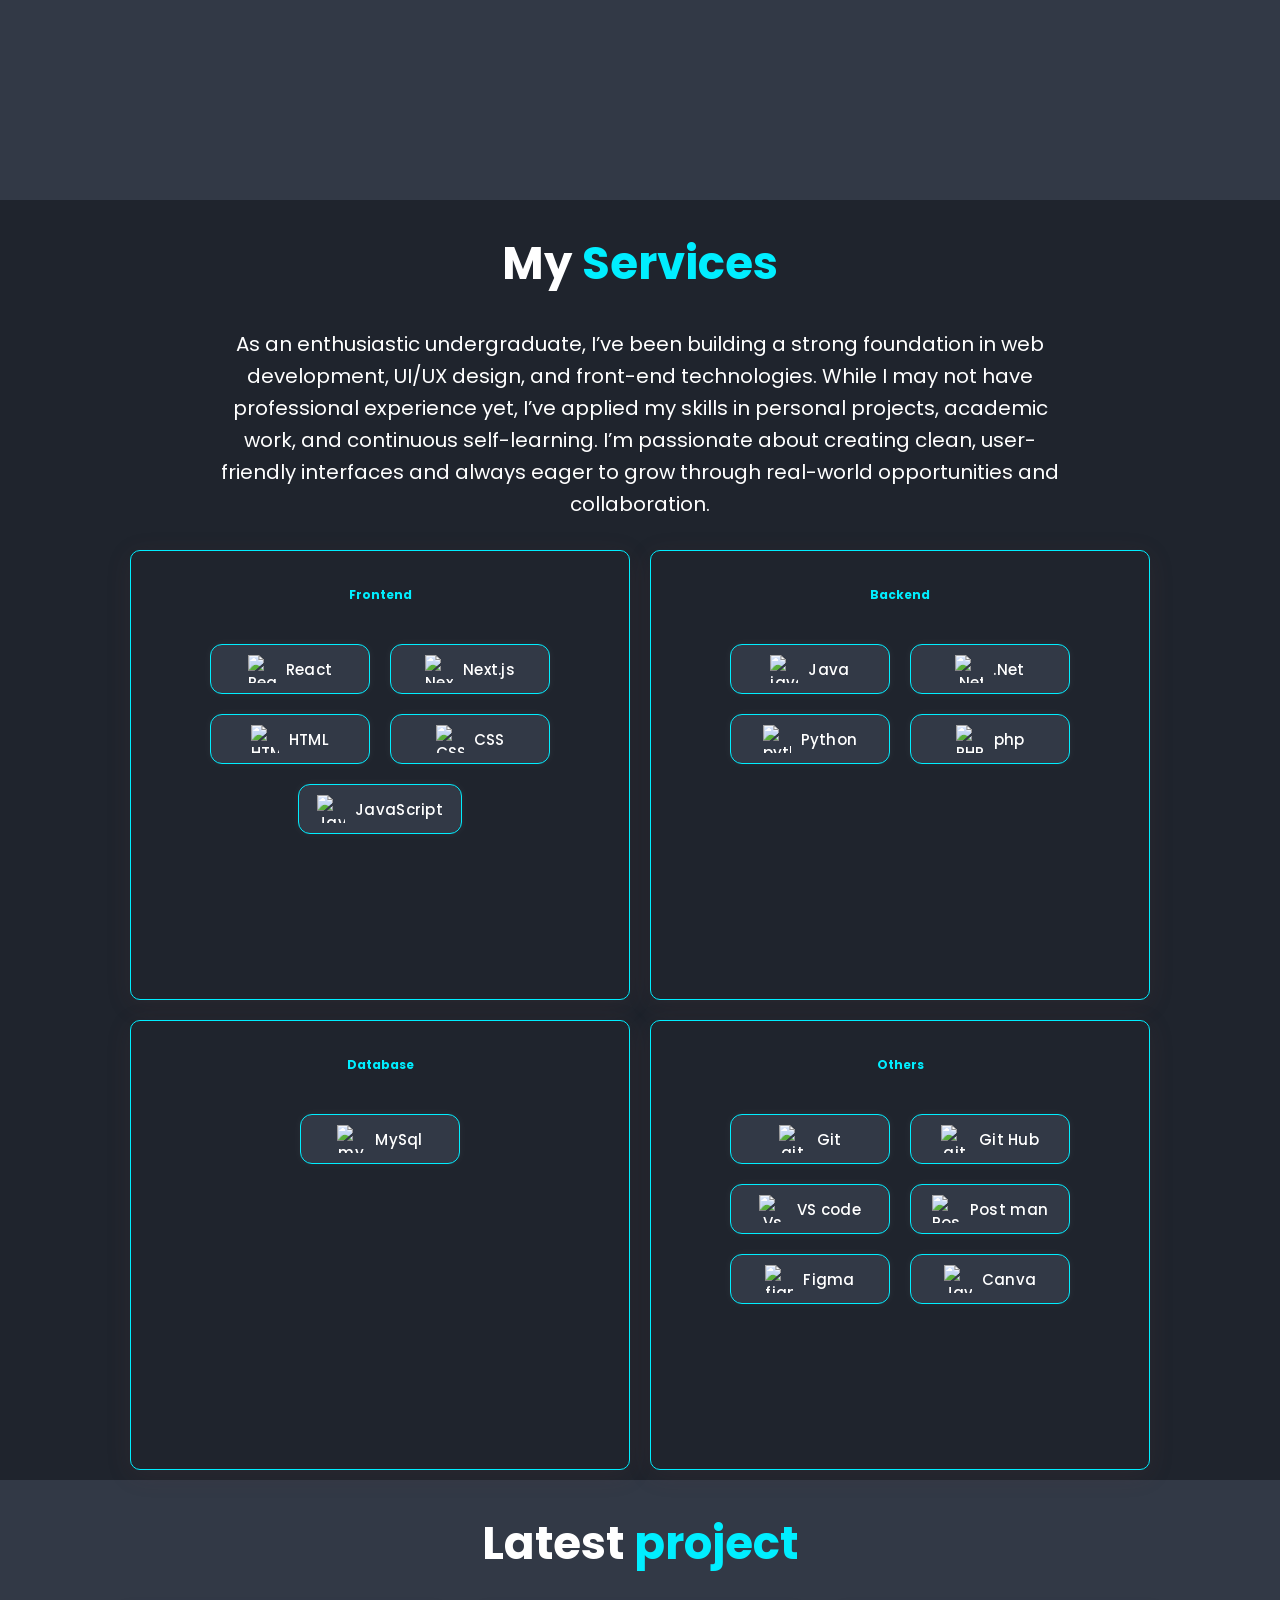
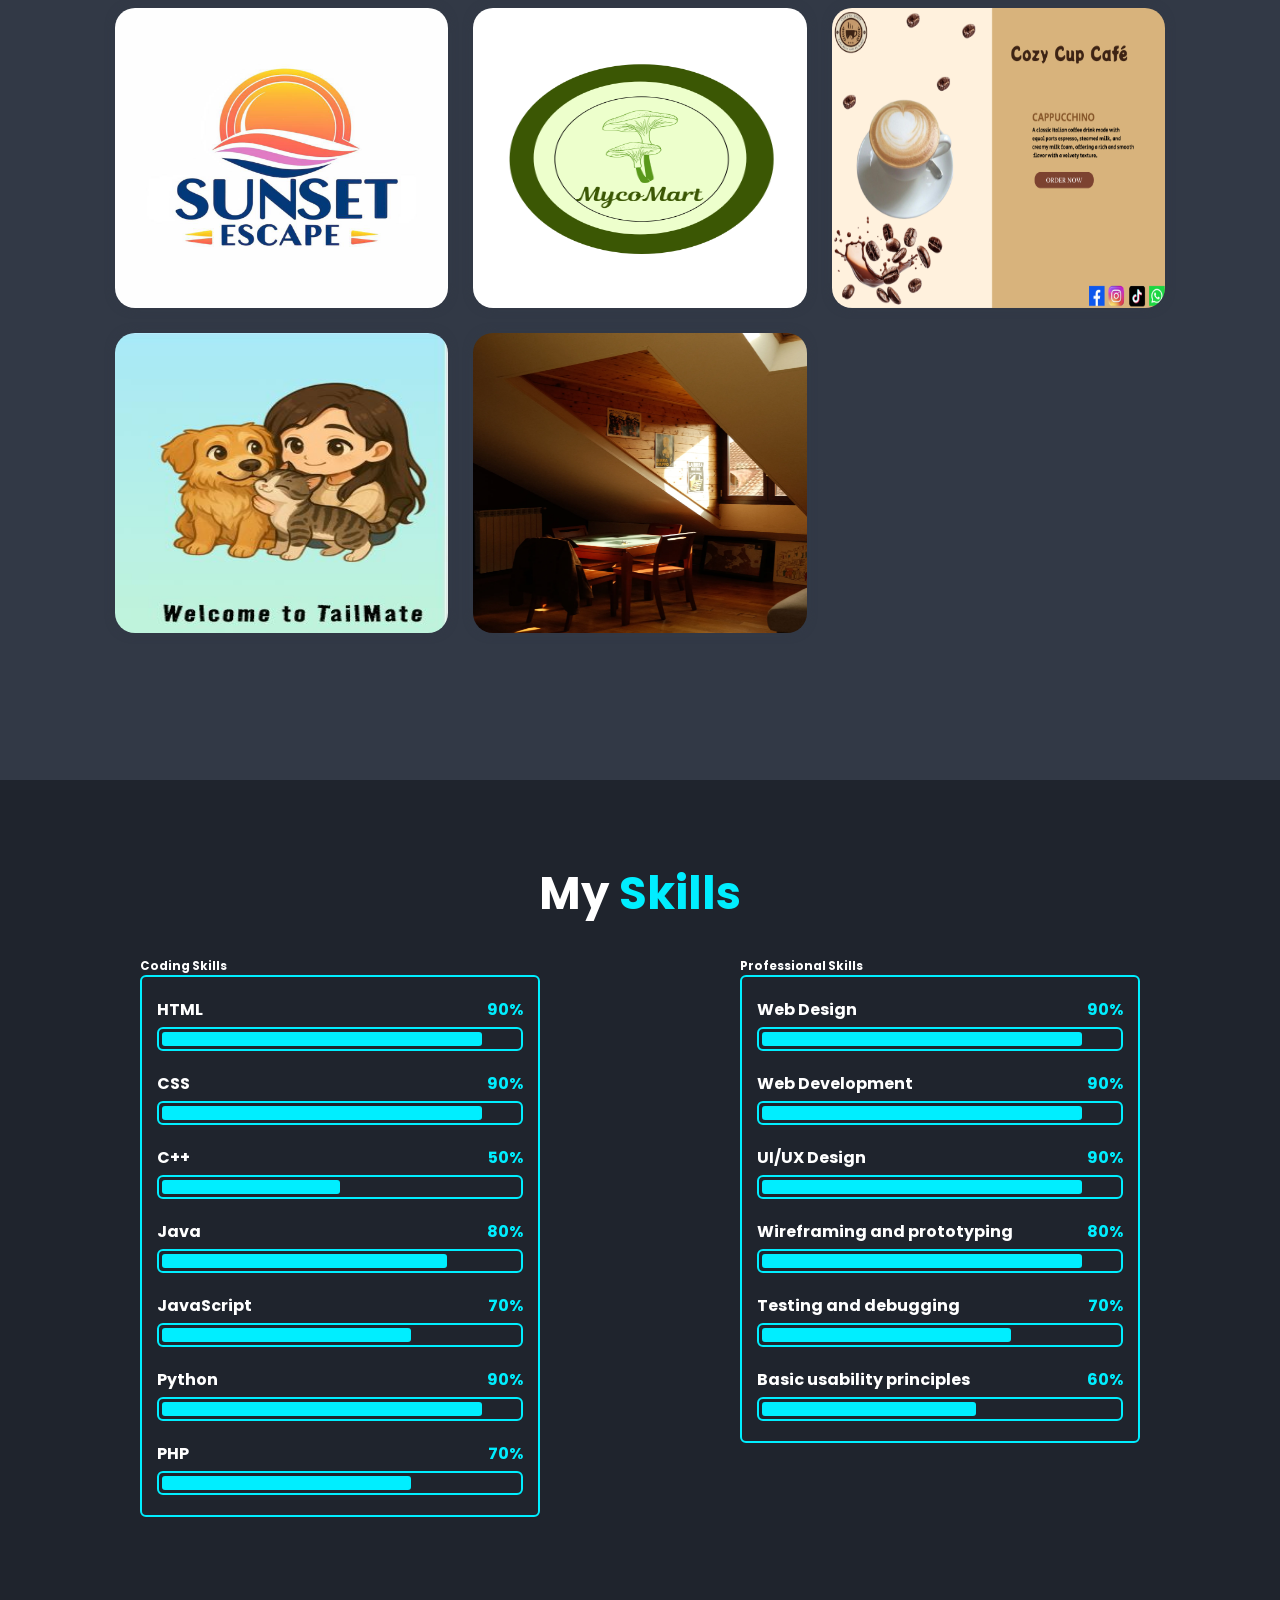
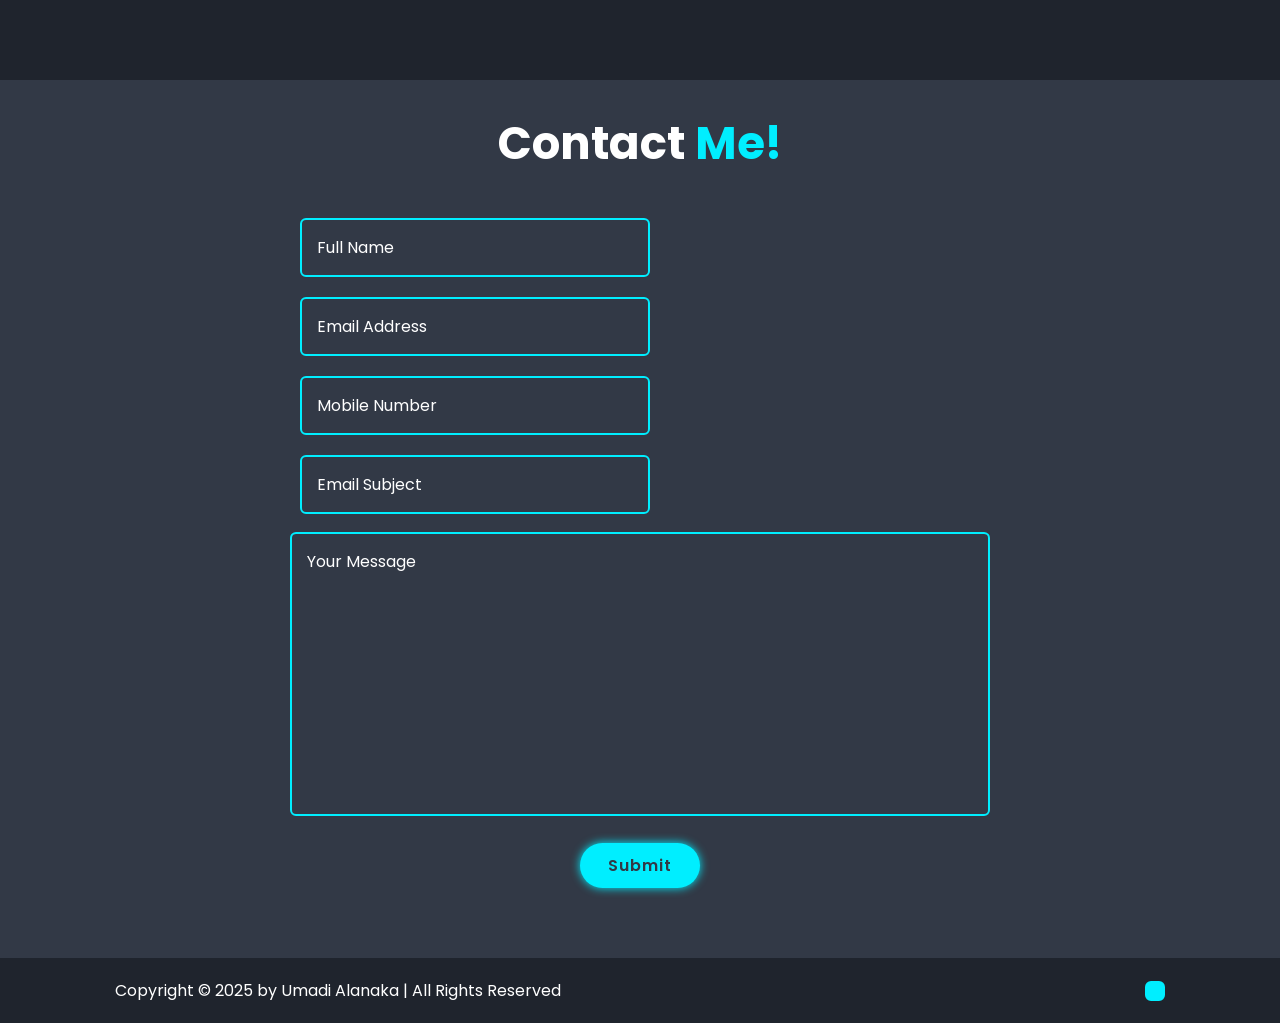
==== commit 7577acb7: "Add project" ====
--- a/index.html
+++ b/index.html
@@ -233,6 +233,14 @@
                 <a href="https://www.figma.com/proto/dc5UnWrleSJ1Djft2HeMU2/Pet-Adoption?node-id=2-2&starting-point-node-id=2%3A2&t=6DgpKBFWrFHIKOov-1"><i class="fa-brands fa-square-figma"></i></a>
             </div>
         </div>
+        <div class="portfolio-box">
+            <img src="images/dining.jpg" alt="">
+            <div class="portfolio-layer">
+                <h4>UI Design</h4>
+                <p><b>Designed a Dinning Web Page For Hotel Using HTML & CSS</b></p>
+                <a href="https://github.com/UmadiAlanka/Hotel_Dining_WebPage.git"><i class="fa-brands fa-github"></i></a>
+            </div>
+        </div>
     </div>
  </section>
  <!-- skills section design -->
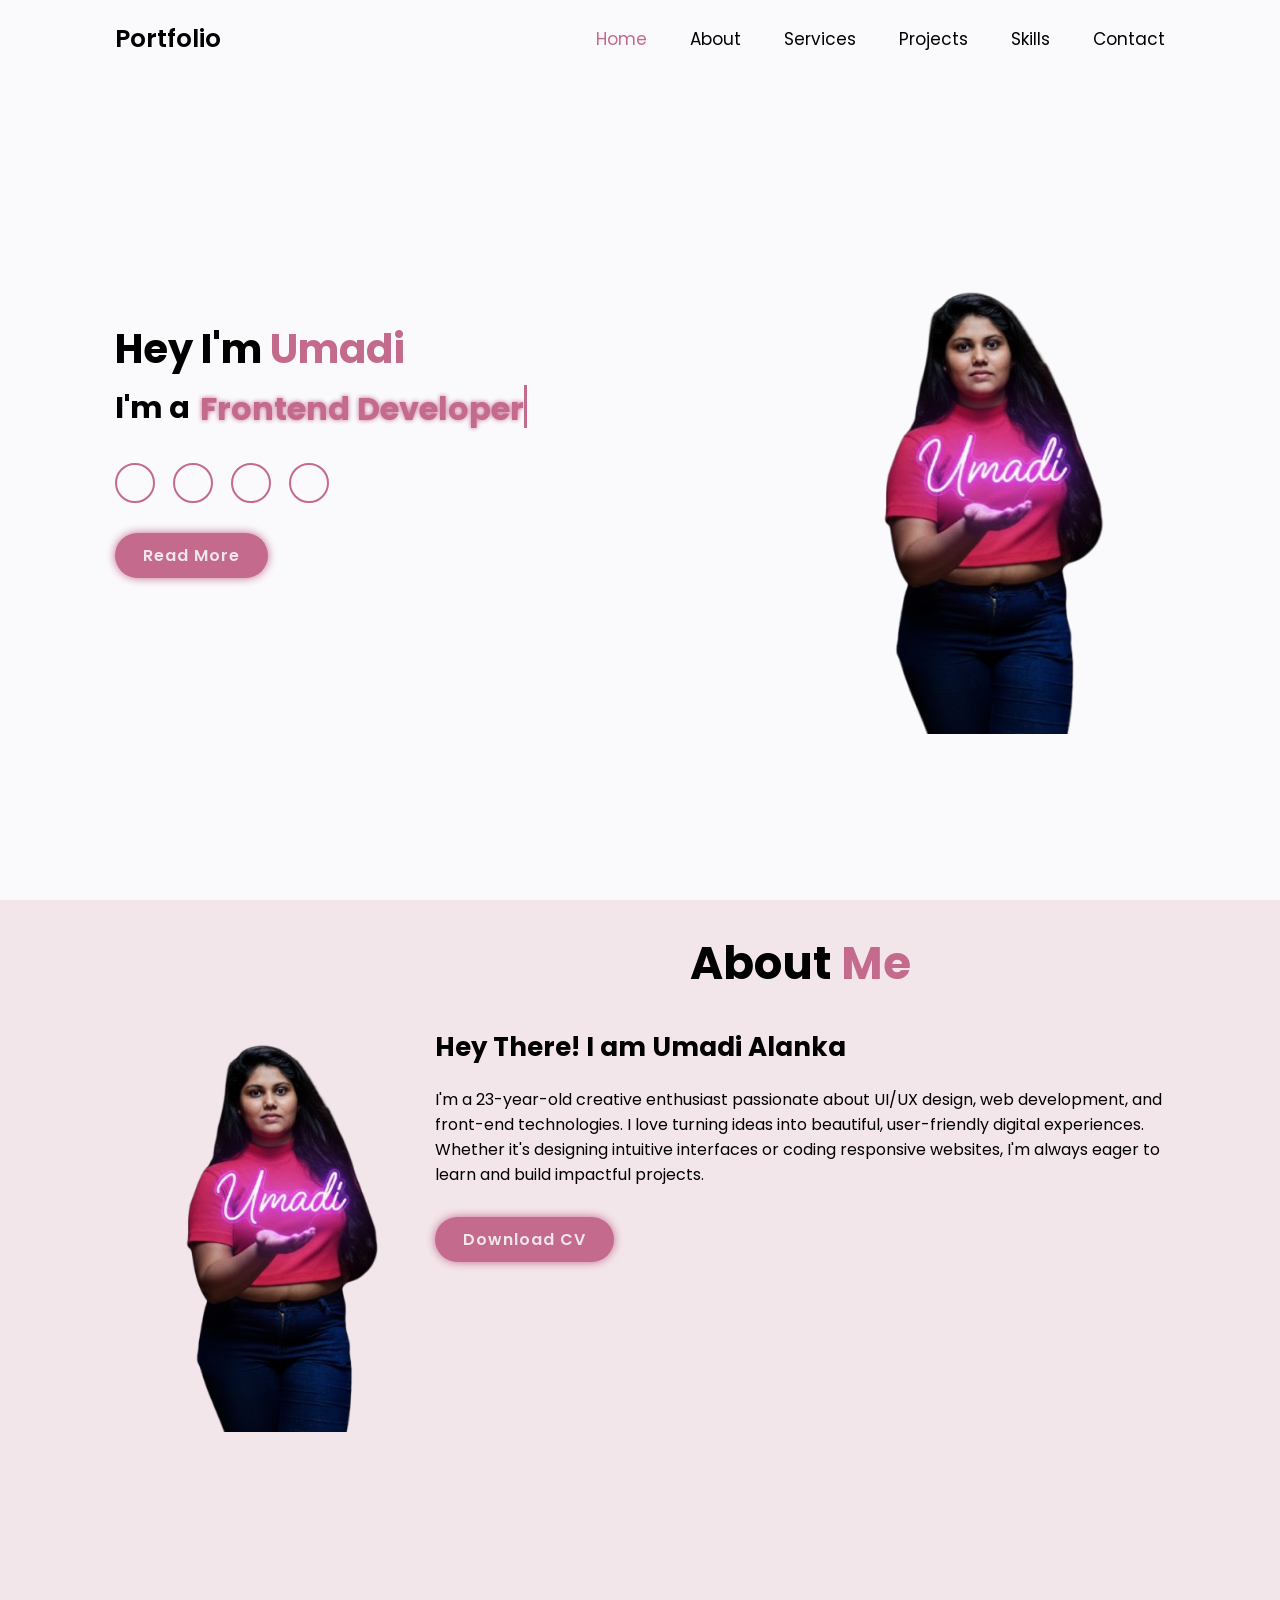
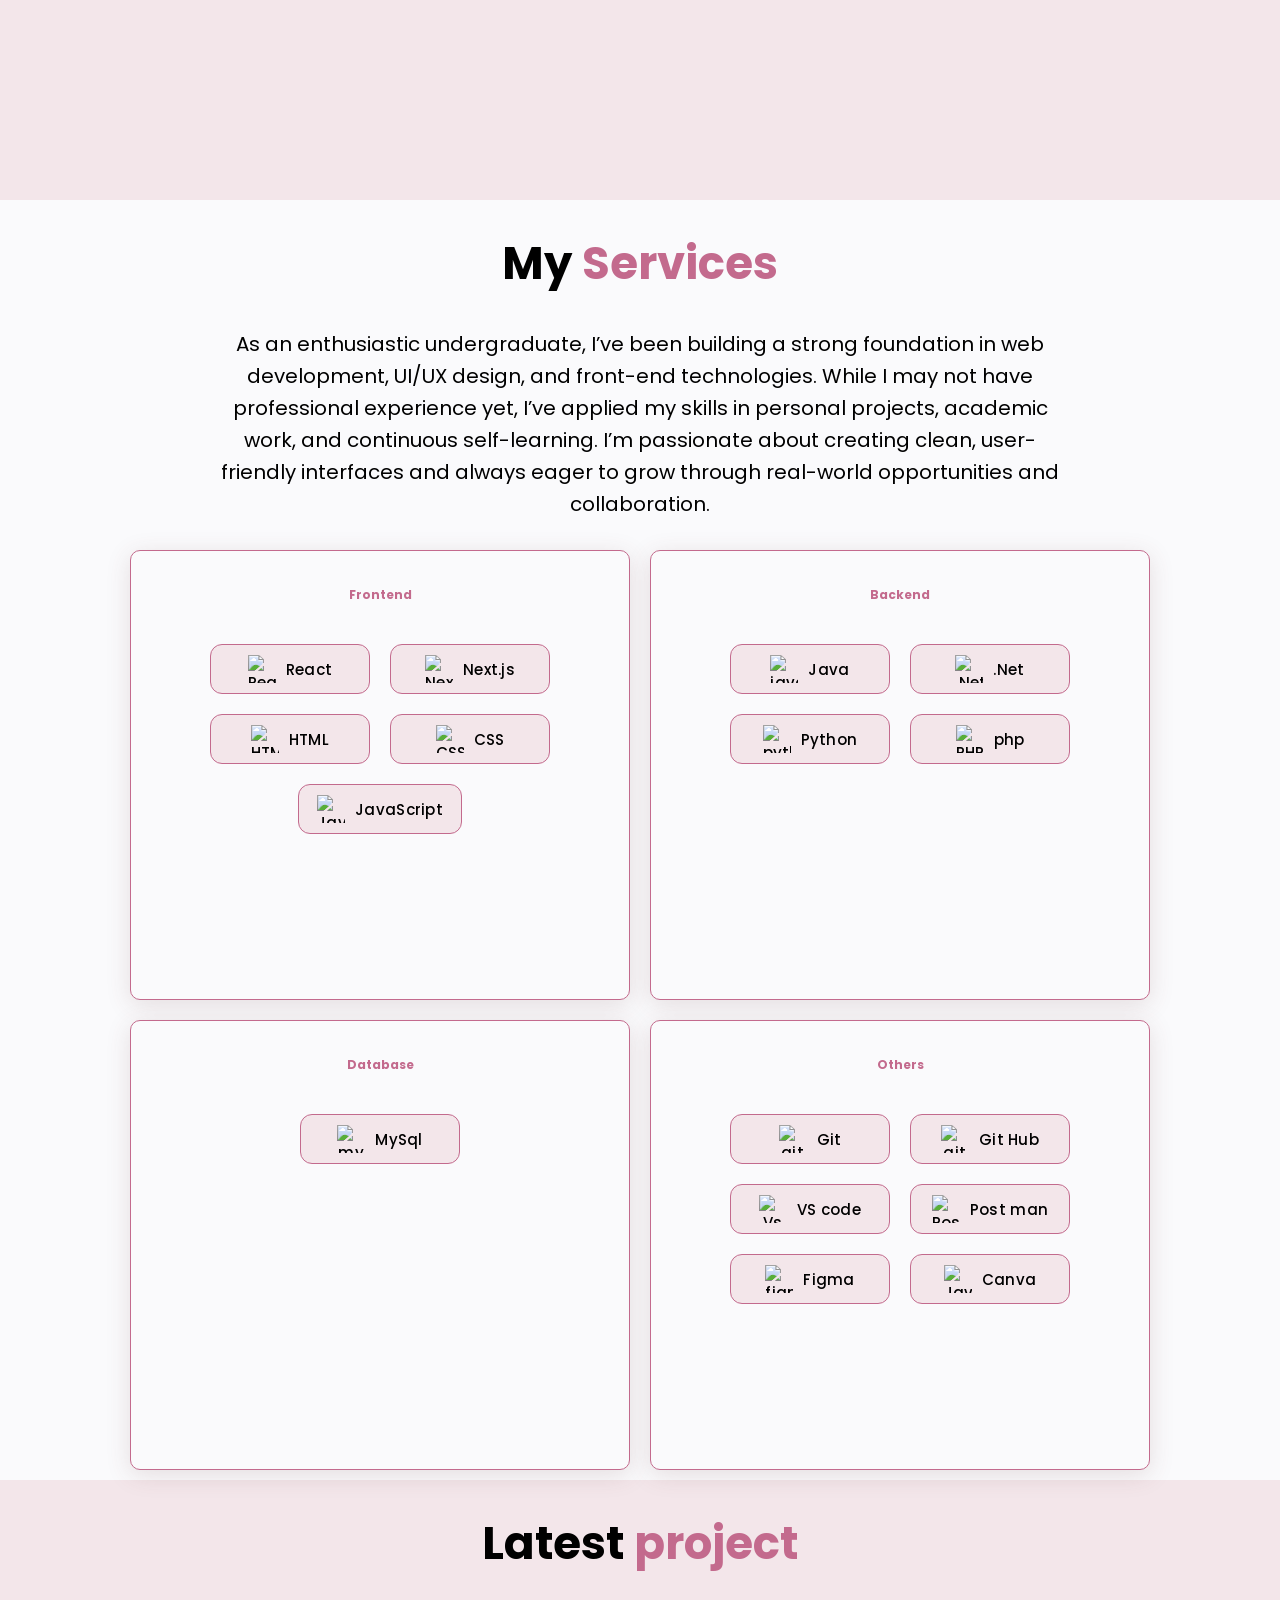
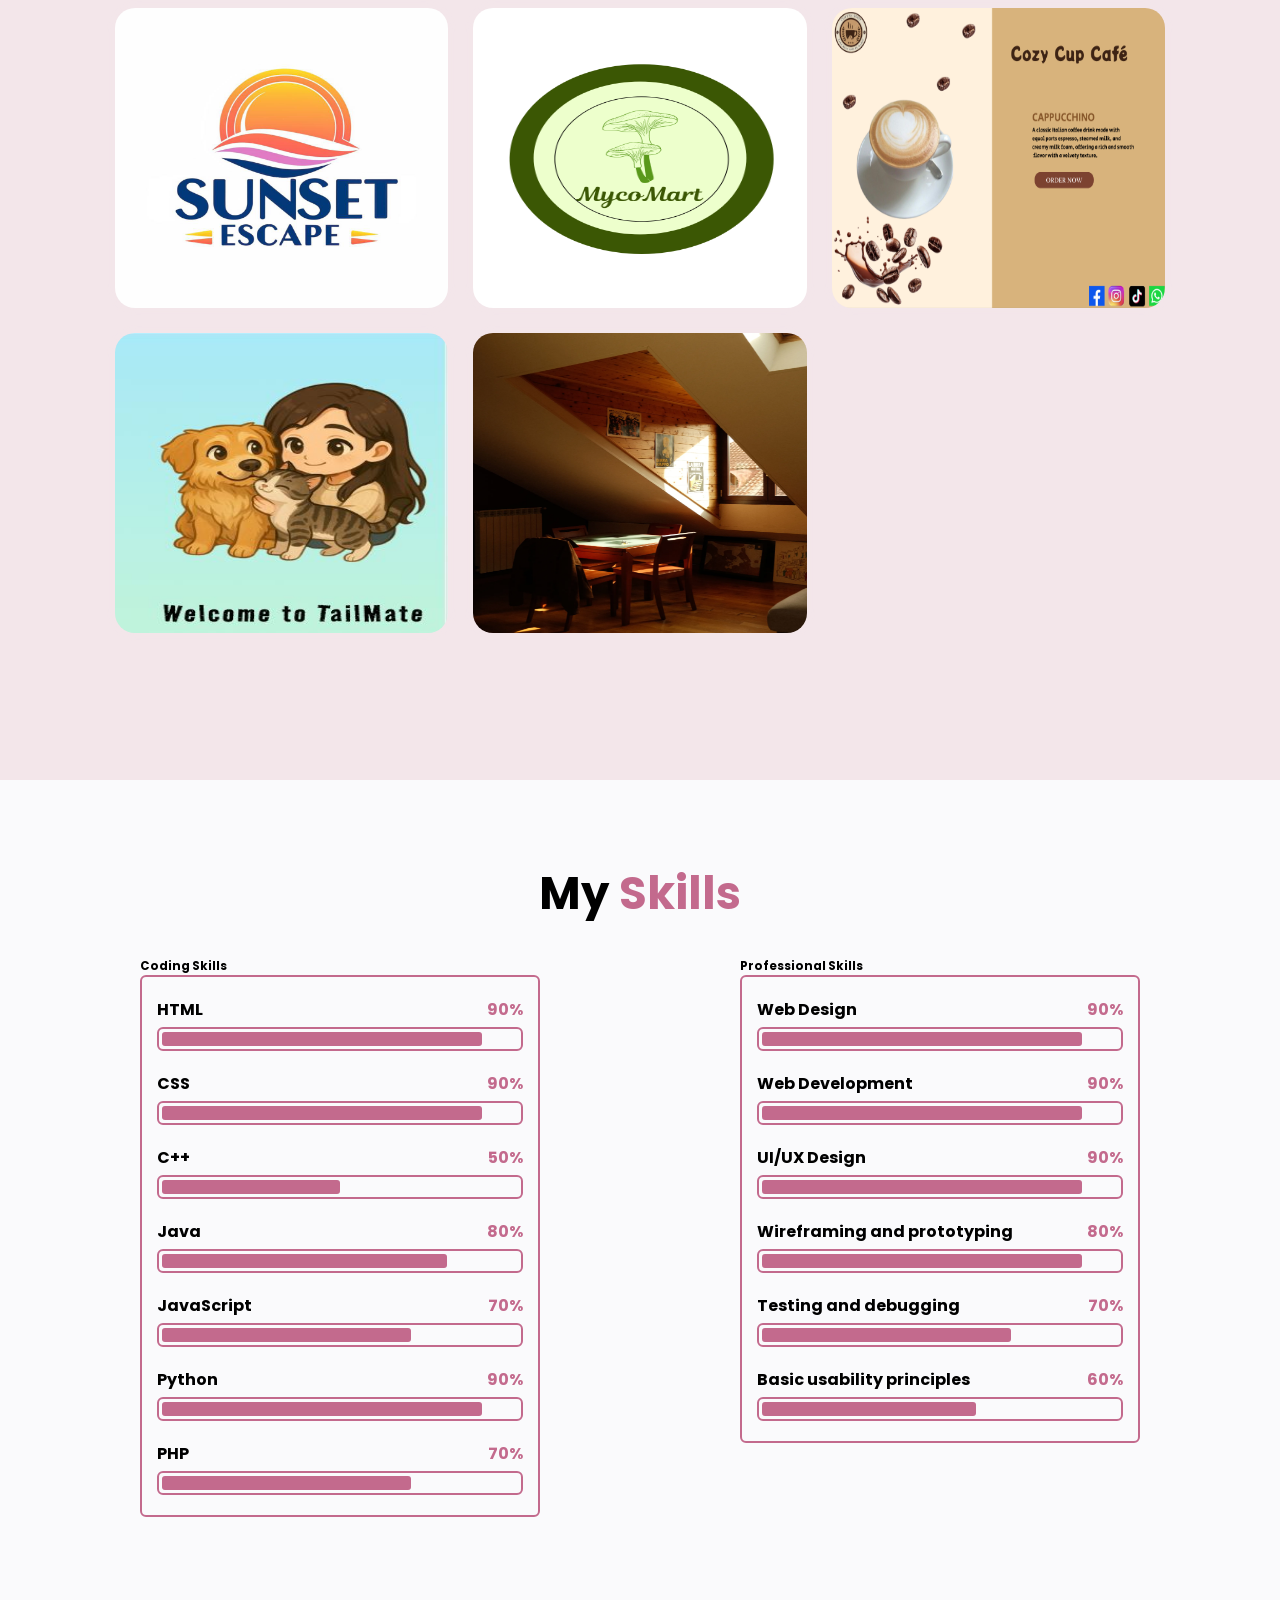
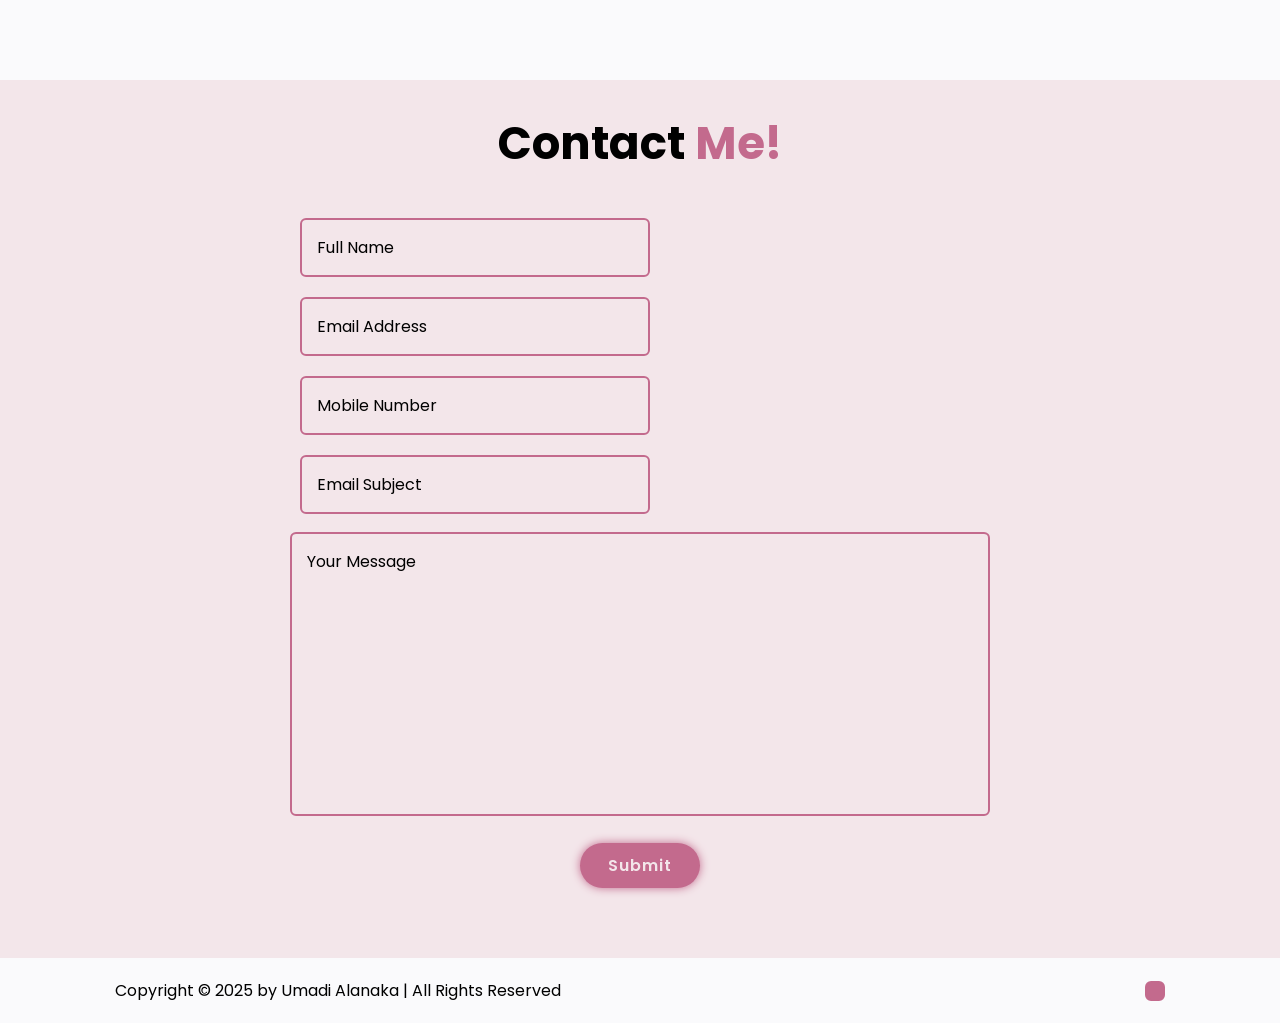
==== commit 3f777290: "Change colours" ====
--- a/index.html
+++ b/index.html
@@ -139,7 +139,7 @@
               <p>Python</p>
             </div>
             <div class="skill-card">
-              <img src="https://www.php.net/images/logos/php-logo-white.svg" alt="PHP">
+              <img src="https://pngimg.com/uploads/php/php_PNG20.png" alt="PHP">
               <p>php</p>
             </div>
           </div>
@@ -171,7 +171,7 @@
               <p>Git</p>
             </div>
             <div class="skill-card">
-              <img src="	https://img.icons8.com/ios-filled/50/ffffff/github.png" alt="git hub">
+              <img src="https://images.seeklogo.com/logo-png/30/1/github-logo-png_seeklogo-304612.png" alt="git hub">
               <p>Git Hub</p>
             </div>
             <div class="skill-card">
@@ -236,7 +236,7 @@
         <div class="portfolio-box">
             <img src="images/dining.jpg" alt="">
             <div class="portfolio-layer">
-                <h4>UI Design</h4>
+                <h4>Web Page Design</h4>
                 <p><b>Designed a Dinning Web Page For Hotel Using HTML & CSS</b></p>
                 <a href="https://github.com/UmadiAlanka/Hotel_Dining_WebPage.git"><i class="fa-brands fa-github"></i></a>
             </div>
--- a/style.css
+++ b/style.css
@@ -14,10 +14,10 @@
 
 /* THEME COLORS */
 :root {
-    --bg-color: #1f242d;
-    --second-bg-color: #323946;
-    --text-color: #fff;
-    --main-color: #0ef;
+    --bg-color: #FAFAFC;
+    --second-bg-color: #F3E6EA;
+    --text-color: #000000;
+    --main-color: #C36A8D;
 }
 
 /* GLOBAL */
@@ -271,7 +271,7 @@
 }
 
 .services .content .card:hover{
-    background-color: var(--text-color);
+    background-color: #F2C6D4;
     color: rgb(2, 2, 2);
 }
 
@@ -279,7 +279,7 @@
 .services .content .card:hover .info h3
 {
     transform: translateY(-10px);
-    color:var(--bg-color);
+    color:var(--main-color);
 }
 
 .services .content .card .service-icon{
@@ -344,7 +344,7 @@
 .skill-card:hover {
   transform: translateY(-4px);
   background: var(--bg-color);
-  color: #f7f3f3;
+  color: var(--text-color);
   box-shadow: 0 0 15px var(--main-color);
 }
 /* PORTFOLIO SECTION */
@@ -363,6 +363,7 @@
     position: relative;
     border-radius: 2rem;
     box-shadow: 0 0 1rem var(--second-bg-color);
+    color: var(--text-color);
     overflow: hidden;
     display: flex;
     cursor: pointer;
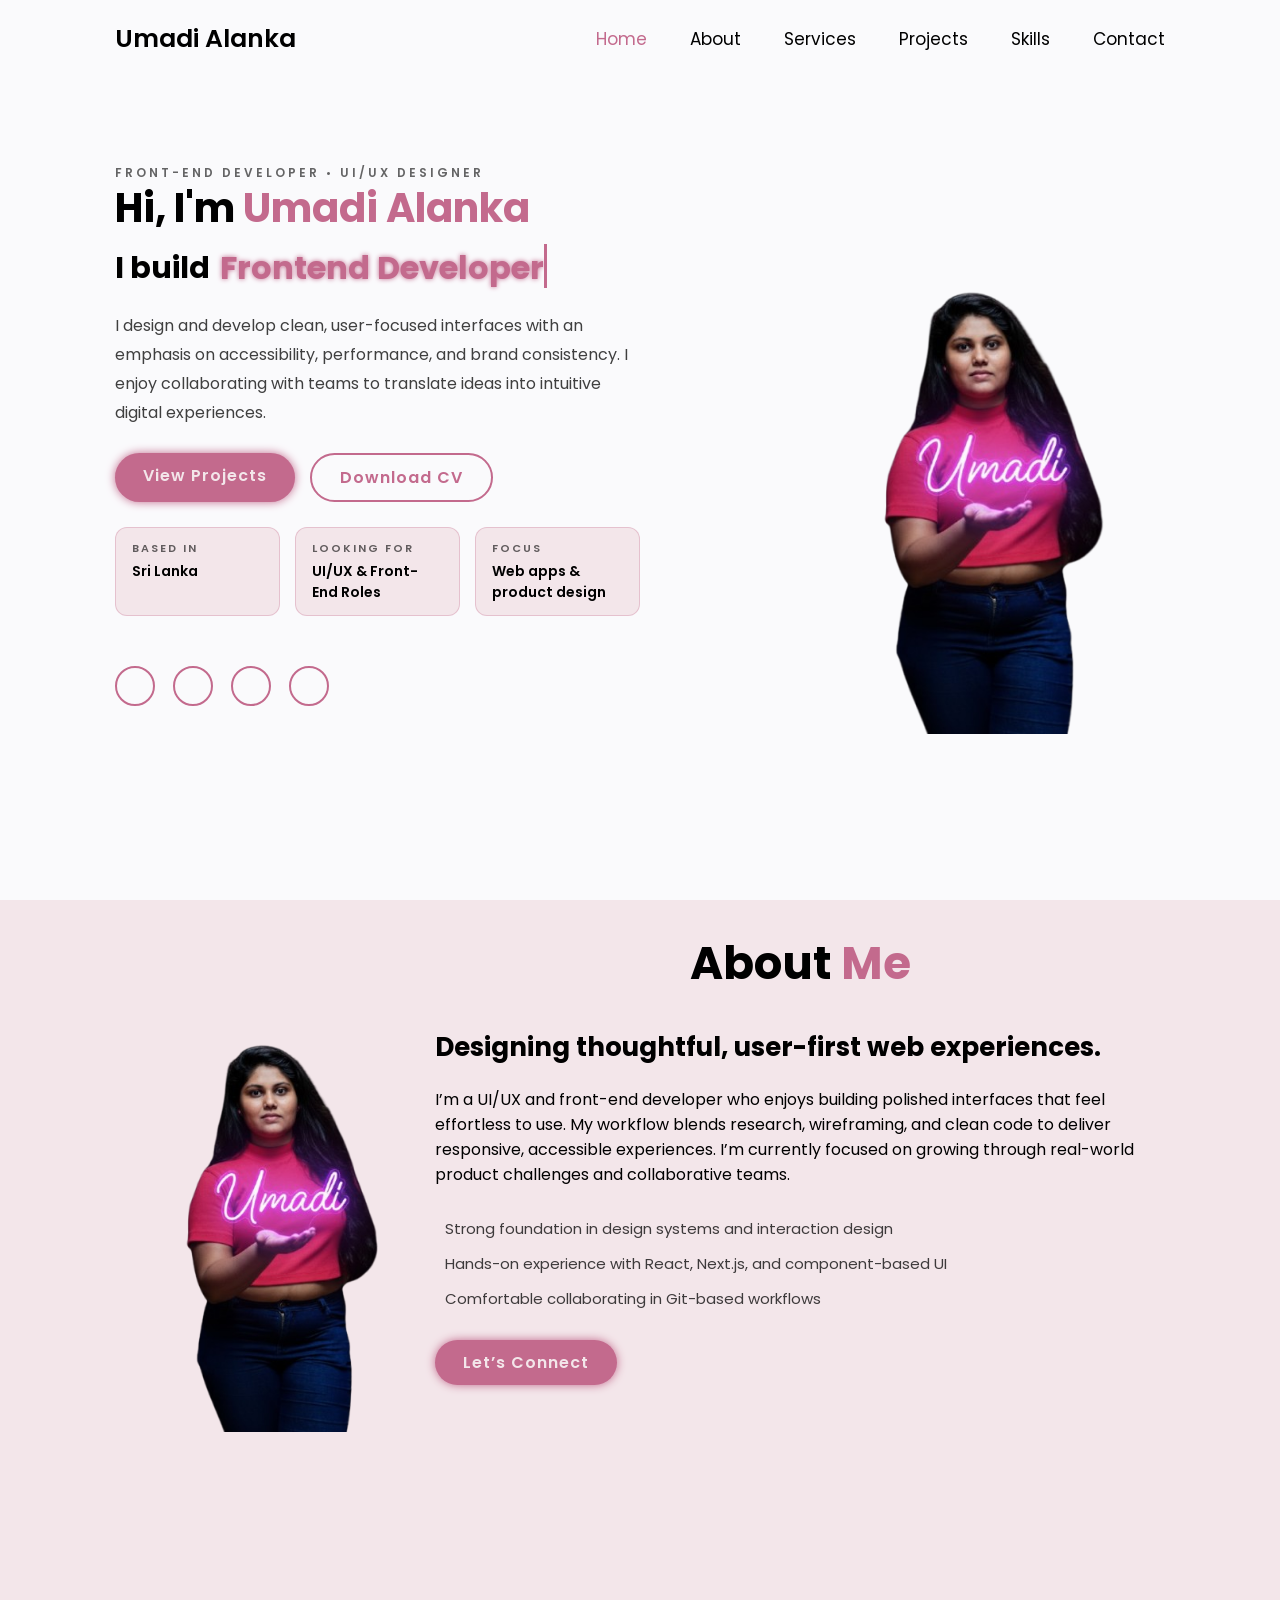
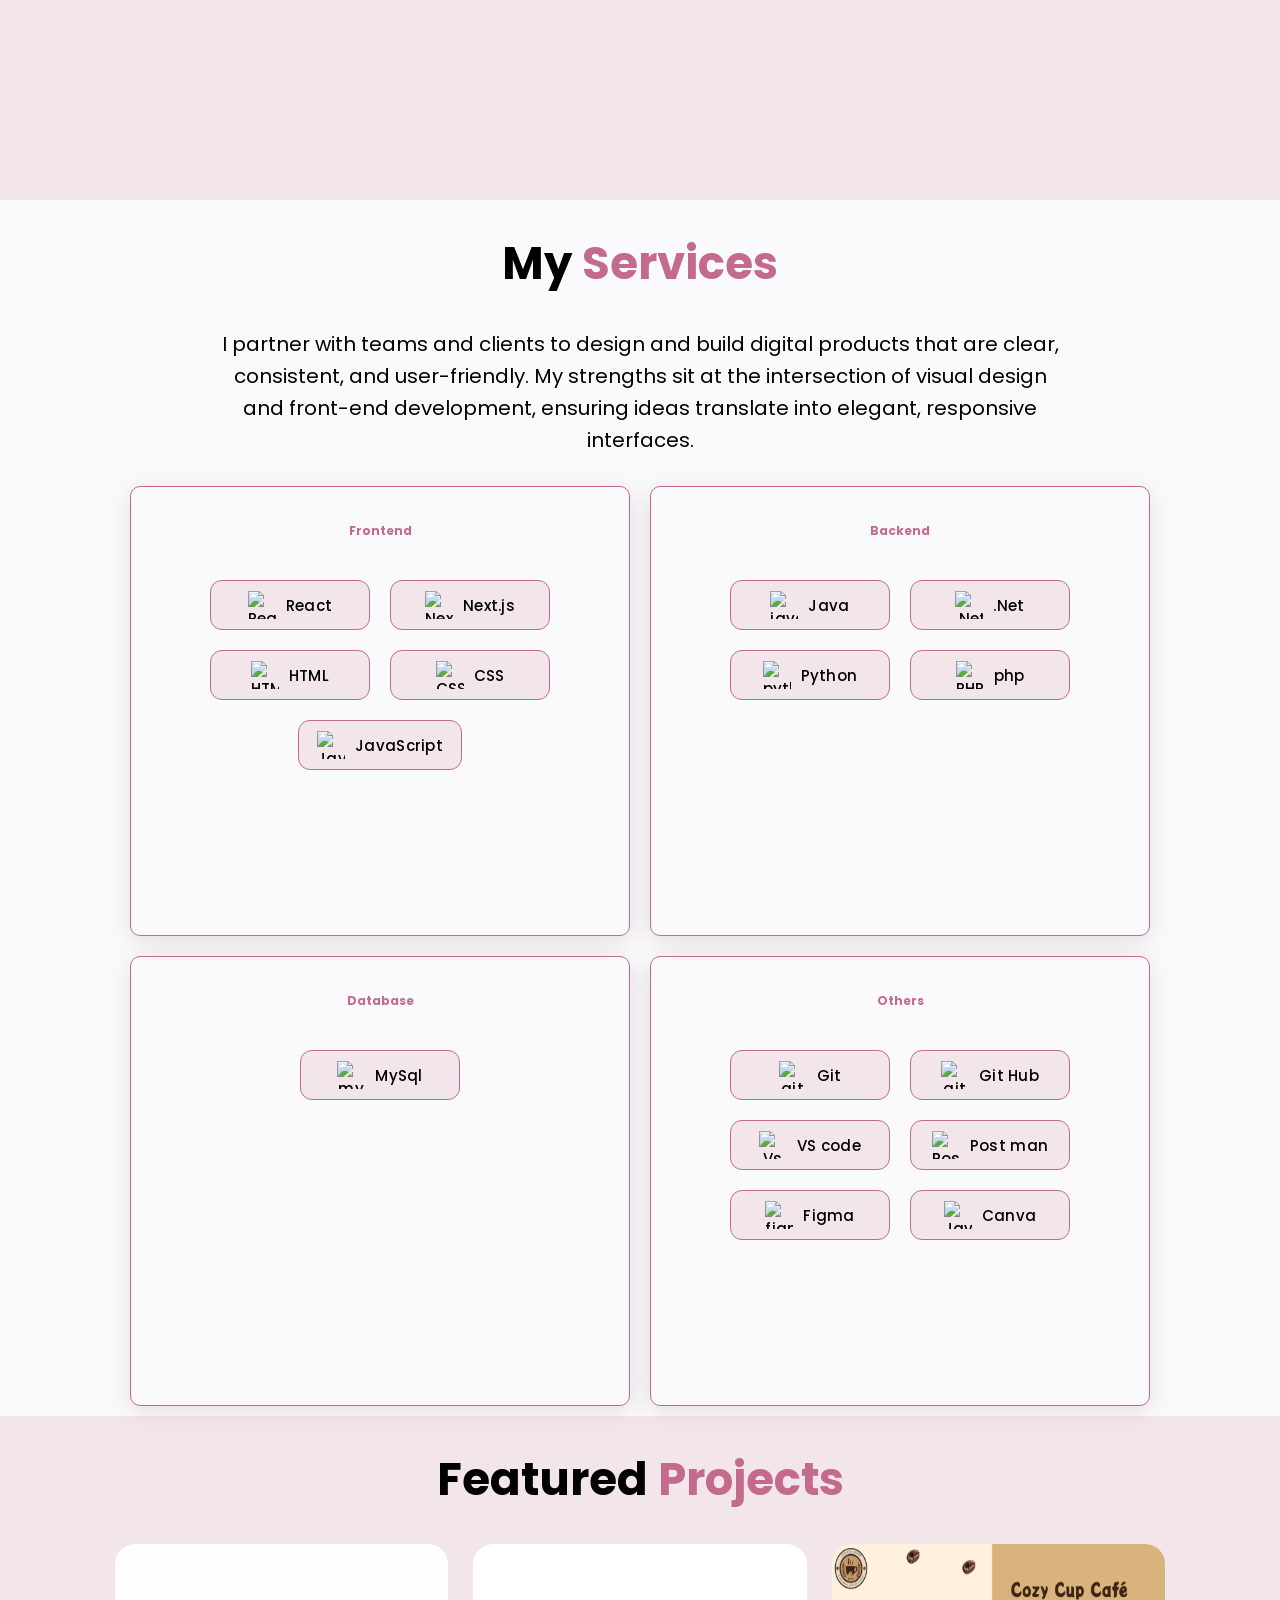
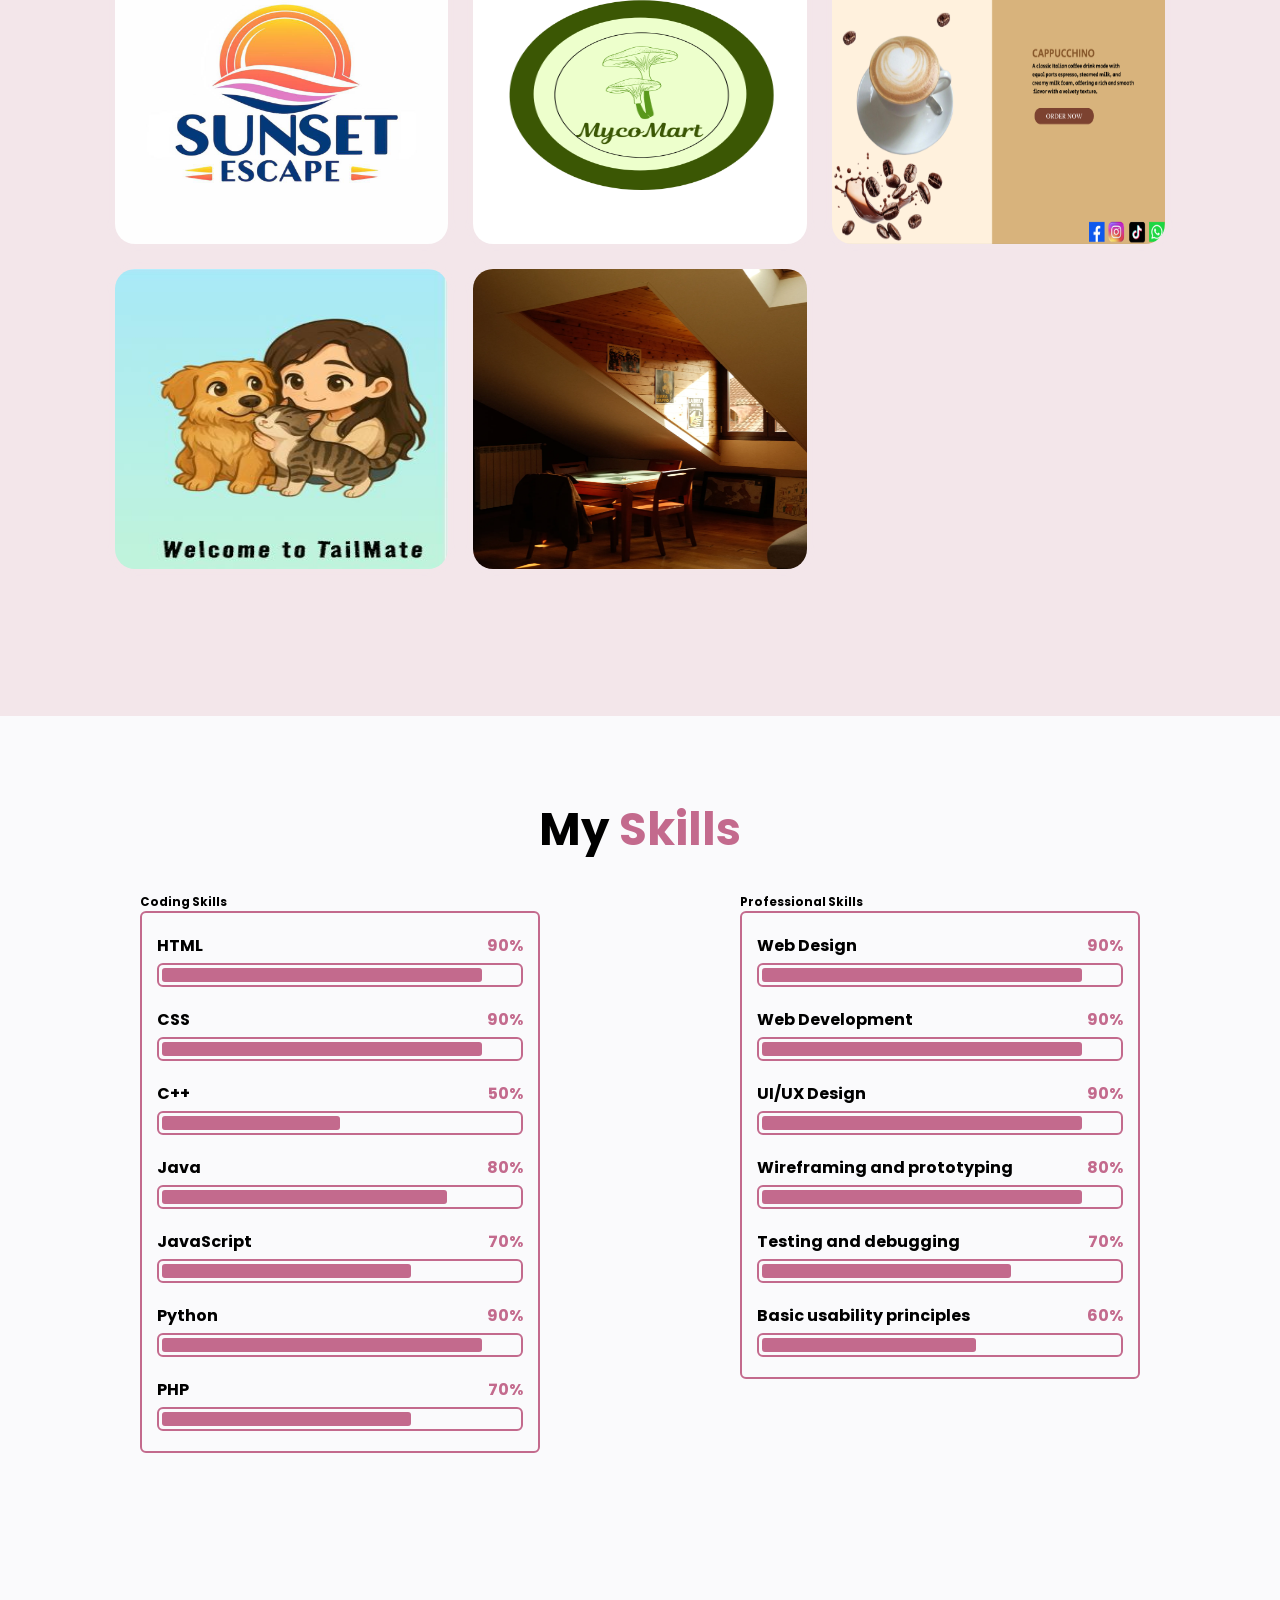
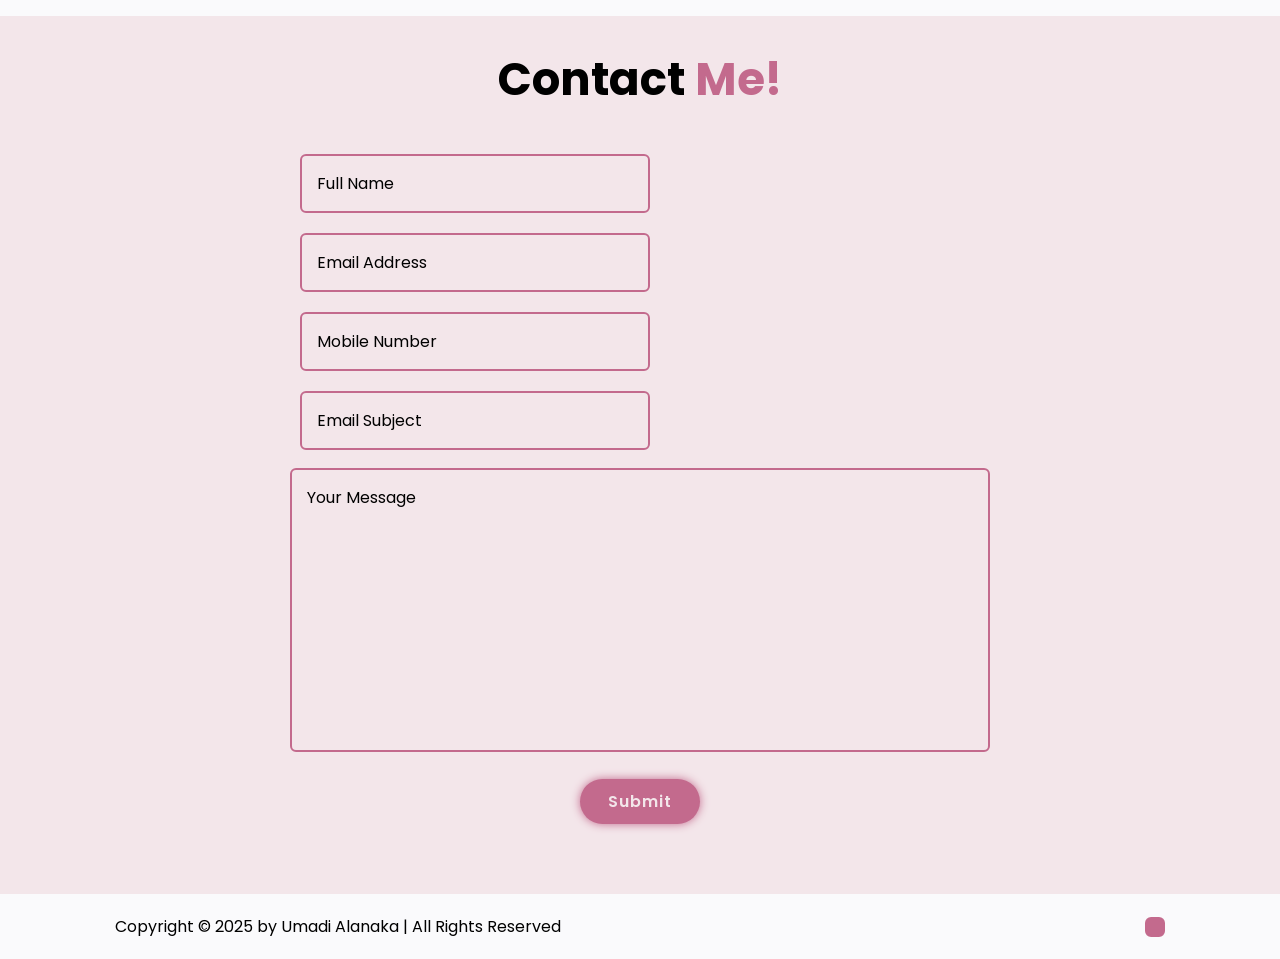
==== commit 3064bdb0: "Refresh portfolio hero and project presentation" ====
--- a/index.html
+++ b/index.html
@@ -1,47 +1,73 @@
-<!DOCTYPE html>
-<html lang="en">
-<head>
-    <meta charset="UTF-8">
-    <meta http-equiv="X-UA-Compatible" content="IE=edge">
-    <title>Portfolio</title>
-    <link rel="stylesheet" href="https://cdnjs.cloudflare.com/ajax/libs/font-awesome/7.0.1/css/all.min.css">
-    <link rel="stylesheet" href="style.css">
-    <script type="text/javascript"
-        src="https://cdn.jsdelivr.net/npm/@emailjs/browser@4/dist/email.min.js">
-</script>
-<script type="text/javascript">
-   (function(){
-      emailjs.init({
-        publicKey: "7bUBUWoLYx7xUUkfr",
-      });
-   })();
-</script>
-</head>
-<body>
-    
+<!DOCTYPE html>
+<html lang="en">
+<head>
+    <meta charset="UTF-8">
+    <meta http-equiv="X-UA-Compatible" content="IE=edge">
+    <title>Portfolio</title>
+    <link rel="stylesheet" href="https://cdnjs.cloudflare.com/ajax/libs/font-awesome/7.0.1/css/all.min.css">
+    <link rel="stylesheet" href="style.css">
+    <script type="text/javascript"
+        src="https://cdn.jsdelivr.net/npm/@emailjs/browser@4/dist/email.min.js">
+</script>
+<script type="text/javascript">
+   (function(){
+      emailjs.init({
+        publicKey: "7bUBUWoLYx7xUUkfr",
+      });
+   })();
+</script>
+</head>
+<body>
+    
     <header class="header">
-        <a href="#" class="logo">Portfolio</a>
-        <i class="fa-solid fa-list" id="menu-icon"></i>
-
-        <nav class="navbar">
-            <a href="#home" class="active">Home</a>
-            <a href="#about">About</a>
-            <a href="#services">Services</a>
-            <a href="#portfolio">Projects</a>
-            <a href="#skills">Skills</a>
-            <a href="#contact">Contact</a>
-        </nav>
-    </header>
-    <!-- home section design -->
-     <section class="home" id="home">
-    <div class="home-content">
-
+        <a href="#" class="logo">Umadi Alanka</a>
+        <i class="fa-solid fa-list" id="menu-icon"></i>
+
+        <nav class="navbar">
+            <a href="#home" class="active">Home</a>
+            <a href="#about">About</a>
+            <a href="#services">Services</a>
+            <a href="#portfolio">Projects</a>
+            <a href="#skills">Skills</a>
+            <a href="#contact">Contact</a>
+        </nav>
+    </header>
+    <!-- home section design -->
+     <section class="home" id="home">
+    <div class="home-content">
+
+        <p class="eyebrow" data-aos="fade-right" data-aos-duration="1000" data-aos-delay="700">Front-End Developer • UI/UX Designer</p>
         <h1 data-aos="fade-left" data-aos-duration="1000" data-aos-delay="800">
-            Hey I'm <span>Umadi</span>
+            Hi, I'm <span>Umadi Alanka</span>
         </h1>
 
         <div class="typewriter" data-aos="fade-right" data-aos-duration="1000" data-aos-delay="900">
-            <h2>I'm a <span></span></h2>
+            <h2>I build <span></span></h2>
+        </div>
+
+        <p class="hero-summary" data-aos="fade-up" data-aos-duration="1000" data-aos-delay="950">
+            I design and develop clean, user-focused interfaces with an emphasis on accessibility, performance, and brand consistency.
+            I enjoy collaborating with teams to translate ideas into intuitive digital experiences.
+        </p>
+
+        <div class="hero-actions" data-aos="fade-up" data-aos-duration="1000" data-aos-delay="1000">
+            <a href="#portfolio" class="btn">View Projects</a>
+            <a href="images/Umadi Alanka Munasinghe .pdf" class="btn btn-outline">Download CV</a>
+        </div>
+
+        <div class="hero-meta" data-aos="fade-up" data-aos-duration="1000" data-aos-delay="1050">
+            <div>
+                <span class="meta-label">Based in</span>
+                <p>Sri Lanka</p>
+            </div>
+            <div>
+                <span class="meta-label">Looking for</span>
+                <p>UI/UX & Front-End Roles</p>
+            </div>
+            <div>
+                <span class="meta-label">Focus</span>
+                <p>Web apps & product design</p>
+            </div>
         </div>
 
         <div class="social-media">
@@ -50,336 +76,336 @@
             <a href="https://github.com/UmadiAlanka"><i class="fa-brands fa-github"></i></a>
             <a href="https://www.linkedin.com/in/umadi-alanka-m-8b3b3a304?utm_source=share&utm_campaign=share_via&utm_content=profile&utm_medium=ios_app"><i class="fa-brands fa-linkedin"></i></a>
         </div>
-
-        <a href="#about" class="btn">Read More</a>
     </div>
-
-    <div class="home-img">
-        <img src="images/profile.png" alt="">
-    </div>
-</section>
-
-
-     <!-- about section design -->
-      <section class="about" id="about">
-
-      <div class="about-img">
-        <img src="images/profile.png" alt="">
+
+    <div class="home-img">
+        <img src="images/profile.png" alt="">
+    </div>
+</section>
+
+
+     <!-- about section design -->
+      <section class="about" id="about">
+
+      <div class="about-img">
+        <img src="images/profile.png" alt="">
+      </div>
+
+      <div class="about-content">
+        <h2 class="heading">About <span>Me</span></h2>
+        <h3>Designing thoughtful, user-first web experiences.</h3>
+        <p>I’m a UI/UX and front-end developer who enjoys building polished interfaces that feel effortless to use. 
+          My workflow blends research, wireframing, and clean code to deliver responsive, accessible experiences. 
+          I’m currently focused on growing through real-world product challenges and collaborative teams.</p>
+        <ul class="about-highlights">
+          <li><i class="fa-solid fa-check"></i> Strong foundation in design systems and interaction design</li>
+          <li><i class="fa-solid fa-check"></i> Hands-on experience with React, Next.js, and component-based UI</li>
+          <li><i class="fa-solid fa-check"></i> Comfortable collaborating in Git-based workflows</li>
+        </ul>
+        <a href="#contact" class="btn">Let’s Connect</a>
       </div>
-
-      <div class="about-content">
-        <h2 class="heading">About <span>Me</span></h2>
-        <h3>Hey There! I am Umadi Alanka</h3>
-        <p>I'm a 23-year-old creative enthusiast passionate about UI/UX design, 
-          web development, and front-end technologies. I love turning ideas into beautiful,
-          user-friendly digital experiences. Whether it's designing intuitive interfaces or 
-          coding responsive websites, I'm always eager to learn and build impactful projects.</p>
-        <a href="images/Umadi Alanka Munasinghe.pdf" class="btn">Download CV</a>
-      </div>
-    </section>
-
-    <!-- service section design -->
-     <section class="services" id="services">
-        <div class="title">
-            <h2 class="heading" data-aos="fade-up" data-aos-duration="1000">My <span>Services</span></h2>
-            <p class="serviceP"    data-aos="fade-up" data-aos-duration="1000" data-aos-delay="200">
-                As an enthusiastic undergraduate, I’ve been building a strong foundation in web development, 
-                UI/UX design, and front-end technologies. While I may not have professional experience yet, 
-                I’ve applied my skills in personal projects, academic work, and continuous self-learning. 
-                I’m passionate about creating clean, user-friendly interfaces and always eager to grow through 
-                real-world opportunities and collaboration.</p>
-        </div>
-        <div class="content">
-      <!-- FRONTEND CARD -->
-      <div class="card" data-aos="fade-right" data-aos-duration="1000" data-aos-delay="400">
-        <div class="service-icon"><i class="fas fa-laptop-code"></i></div>
-        <div class="info">
-          <h3>Frontend</h3>
-          <div class="skills-container">
-            <div class="skill-card">
-              <img src="https://upload.wikimedia.org/wikipedia/commons/a/a7/React-icon.svg" alt="React">
-              <p>React</p>
-            </div>
-            <div class="skill-card">
-              <img src="https://upload.wikimedia.org/wikipedia/commons/8/8e/Nextjs-logo.svg" alt="Next.js">
-              <p>Next.js</p>
-            </div>
-            <div class="skill-card">
-              <img src="https://www.w3.org/html/logo/badge/html5-badge-h-solo.png" alt="HTML">
-              <p>HTML</p>
-            </div>
-            <div class="skill-card">
-              <img src="https://raw.githubusercontent.com/devicons/devicon/master/icons/css3/css3-original.svg" alt="CSS">
-              <p>CSS</p>
-            </div>
-            <div class="skill-card">
-              <img src="https://raw.githubusercontent.com/devicons/devicon/master/icons/javascript/javascript-original.svg" alt="JavaScript">
-              <p>JavaScript</p>
-            </div>
-          </div>
-        </div>
-      </div>
-
-      <!-- BACKEND CARD -->
-      <div class="card" data-aos="fade-up" data-aos-duration="1000" data-aos-delay="400">
-        <div class="service-icon"><i class="fas fa-server"></i></div>
-        <div class="info">
-          <h3>Backend</h3>
-          <div class="skills-container">
-            <div class="skill-card">
-              <img src="	https://raw.githubusercontent.com/devicons/devicon/master/icons/java/java-original.svg" alt="java">
-              <p>Java</p>
-            </div>
-            <div class="skill-card">
-              <img src="https://upload.wikimedia.org/wikipedia/commons/thumb/7/7d/Microsoft_.NET_logo.svg/1200px-Microsoft_.NET_logo.svg.png" alt=".Net">
-              <p>.Net</p>
-            </div>
-            <div class="skill-card">
-              <img src="	https://raw.githubusercontent.com/devicons/devicon/master/icons/python/python-original.svg" alt="python">
-              <p>Python</p>
-            </div>
-            <div class="skill-card">
-              <img src="https://pngimg.com/uploads/php/php_PNG20.png" alt="PHP">
-              <p>php</p>
-            </div>
-          </div>
-        </div>
-      </div>
-
-      <!-- DATABASE CARD -->
-      <div class="card" data-aos="fade-up" data-aos-duration="1000" data-aos-delay="400">
-        <div class="service-icon"><i class="fas fa-database"></i></div>
-        <div class="info">
-          <h3>Database</h3>
-          <div class="skills-container">
-            <div class="skill-card">
-              <img src="https://upload.wikimedia.org/wikipedia/en/d/dd/MySQL_logo.svg" alt="my sql">
-              <p>MySql</p>
-            </div>
-          </div>
-        </div>
-      </div>
-
-      <!-- OTHERS CARD -->
-      <div class="card" data-aos="fade-left" data-aos-duration="1000" data-aos-delay="400">
-        <div class="service-icon"><i class="fas fa-tools"></i></div>
-        <div class="info">
-          <h3>Others</h3>
-          <div class="skills-container">
-            <div class="skill-card">
-              <img src="	https://cdn.jsdelivr.net/gh/devicons/devicon/icons/git/git-original.svg" alt="git">
-              <p>Git</p>
-            </div>
-            <div class="skill-card">
-              <img src="https://images.seeklogo.com/logo-png/30/1/github-logo-png_seeklogo-304612.png" alt="git hub">
-              <p>Git Hub</p>
-            </div>
-            <div class="skill-card">
-              <img src="	https://cdn.jsdelivr.net/gh/devicons/devicon/icons/vscode/vscode-original.svg" alt="Vs code">
-              <p>VS code</p>
-            </div>
-            <div class="skill-card">
-              <img src="https://cdn.jsdelivr.net/gh/devicons/devicon/icons/postman/postman-original.svg" alt="Post man">
-              <p>Post man</p>
-            </div>
-            <div class="skill-card">
-              <img src="	https://cdn.jsdelivr.net/gh/devicons/devicon/icons/figma/figma-original.svg" alt="figma">
-              <p>Figma</p>
-            </div>
-            <div class="skill-card">
-              <img src="https://static.canva.com/web/images/8439b51bb7a19f6e65ce1064bc37c197.svg" alt="JavaScript">
-              <p>Canva</p>
-            </div>
-          </div>
-        </div>
-      </div>
-    </div>
-  </section>
-
-<!-- Portfolio section design -->
- <section class="portfolio" id="portfolio">
-    <h2 class="heading">Latest <span>project</span></h2>
-    <div class="portfolio-container">
-        <div class="portfolio-box">
-            <img src="images/sunsetlogo.jpg" alt="">
-            <div class="portfolio-layer">
-                <h4>Web Base System</h4>
-                <p><b>we create the Villa management sytem for Sun Set Escape Villa using PHP,JS,HTML,CSS And create UI in figma</b></p>
-                <a href="https://github.com/UmadiAlanka/Sunset_Escape_Villa_Management_System.git"><i class="fa-brands fa-github"></i></a>
-            </div>  
-        </div>
-        <div class="portfolio-box">
-            <img src="images/mycomart_logo.png" alt="">
-            <div class="portfolio-layer">
-                <h4>Role Base System</h4>
-                <p><b>Create MycoMart system using Next.Js,Java,React.And create user friendly UI in Figma</b></p>
-                <a href="https://github.com/UmadiAlanka/Mycomart_frontend.git"><i class="fa-brands fa-github"></i></a>
-                <a href="https://www.figma.com/proto/PNLDa55e3gmYMARhcA2Q36/MICORMART?node-id=101-256&starting-point-node-id=5%3A2&t=6zjbt6WABKmiBmZV-1"><i class="fa-brands fa-square-figma"></i></a>
-            </div>
-        </div>
-        <div class="portfolio-box">
-            <img src="images/cafe.png" alt="">
-            <div class="portfolio-layer">
-                <h4>UI Design</h4>
-                <p><b>Designed a responsive café landing page using Figma, focusing on visual balance, usability, and brand feel.</b></p>
-                <a href="https://www.figma.com/design/aqc4mChD22MtQcu3GqOqdh/Cozy-Cup-Cafe?t=5ttCzPaRdj4yeDAr-1"><i class="fa-brands fa-square-figma"></i></a>
-            </div>
-        </div>
-        <div class="portfolio-box">
-            <img src="images/TailMate.JPG" alt="">
-            <div class="portfolio-layer">
-                <h4>UI Design</h4>
-                <p><b>Designed a responsive Pet adaptation user-friendly app using Figma</b></p>
-                <a href="https://www.figma.com/proto/dc5UnWrleSJ1Djft2HeMU2/Pet-Adoption?node-id=2-2&starting-point-node-id=2%3A2&t=6DgpKBFWrFHIKOov-1"><i class="fa-brands fa-square-figma"></i></a>
-            </div>
-        </div>
-        <div class="portfolio-box">
-            <img src="images/dining.jpg" alt="">
-            <div class="portfolio-layer">
-                <h4>Web Page Design</h4>
-                <p><b>Designed a Dinning Web Page For Hotel Using HTML & CSS</b></p>
-                <a href="https://github.com/UmadiAlanka/Hotel_Dining_WebPage.git"><i class="fa-brands fa-github"></i></a>
-            </div>
-        </div>
-    </div>
- </section>
- <!-- skills section design -->
-<section class="skills" id="skills">
-  <h2 class="heading">My <span>Skills</span></h2>
-
-  <div class="skills-row">
-
-    <!-- Left side -->
-    <div class="skills-column">
-      <h3 class="title">Coding Skills</h3>
-
-      <div class="skills-box">
-        <div class="skills-content">
-
-          <div class="progress">
-            <h3>HTML <span>90%</span></h3>
-            <div class="bar"><span style="width:90%"></span></div>
-          </div>
-
-          <div class="progress">
-            <h3>CSS <span>90%</span></h3>
-            <div class="bar"><span style="width:90%"></span></div>
-          </div>
-
-          <div class="progress">
-            <h3>C++ <span>50%</span></h3>
-            <div class="bar"><span style="width:50%"></span></div>
-          </div>
-
-          <div class="progress">
-            <h3>Java <span>80%</span></h3>
-            <div class="bar"><span style="width:80%"></span></div>
-          </div>
-
-          <div class="progress">
-            <h3>JavaScript <span>70%</span></h3>
-            <div class="bar"><span style="width:70%"></span></div>
-          </div>
-
-          <div class="progress">
-            <h3>Python <span>90%</span></h3>
-            <div class="bar"><span style="width:90%"></span></div>
-          </div>
-
-          <div class="progress">
-            <h3>PHP <span>70%</span></h3>
-            <div class="bar"><span style="width:70%"></span></div>
-          </div>
-
-        </div>
-      </div>
-    </div>
-
-    <!-- Right side -->
-    <div class="skills-column">
-      <h3 class="title">Professional Skills</h3>
-
-      <div class="skills-box">
-        <div class="skills-content">
-
-          <div class="progress">
-            <h3>Web Design <span>90%</span></h3>
-            <div class="bar"><span style="width:90%"></span></div>
-          </div>
-
-          <div class="progress">
-            <h3>Web Development <span>90%</span></h3>
-            <div class="bar"><span style="width:90%"></span></div>
-          </div>
-
-          <div class="progress">
-            <h3>UI/UX Design <span>90%</span></h3>
-            <div class="bar"><span style="width:90%"></span></div>
-          </div>
-
-          <div class="progress">
-            <h3>Wireframing and prototyping<span>80%</span></h3>
-            <div class="bar"><span style="width:90%"></span></div>
-          </div>
-
-          <div class="progress">
-            <h3>Testing and debugging<span>70%</span></h3>
-            <div class="bar"><span style="width:70%"></span></div>
-          </div>
-
-          <div class="progress">
-            <h3>Basic usability principles<span>60%</span></h3>
-            <div class="bar"><span style="width:60%"></span></div>
-          </div>
-
-        </div>
-      </div>
-    </div>
-
-  </div>
-</section>
-<!-- contact section design -->
- <section class="contact" id="contact">
-  <h2 class="heading">Contact <span>Me!</span></h2>
-<form onsubmit="sendMail(event); return false;">
-    <div class="input-box">
-      <div class="input-field">
-        <input type="text" placeholder="Full Name" id="name" required>
-      </div>
-
-      <div class="input-field">
-        <input type="email" placeholder="Email Address" id="email" required>
-      </div>
-
-      <div class="input-field">
-        <input type="text" placeholder="Mobile Number" id="number" required>
-      </div>
-
-      <div class="input-field">
-        <input type="text" placeholder="Email Subject" id="subject" required>
-      </div>
-    </div>
-
-    <div class="textarea-field">
-        <textarea id="message" cols="30" rows="10" placeholder="Your Message" required></textarea>
-    </div>
-
-    <div class="btn-box btns">
-        <button type="submit" class="btn">Submit</button>
-    </div>
-</form>
-
-
-</section>
-<!-- footer design -->
- <div class="footer">
-  <div class="footer-text">
-    <p>Copyright &copy; 2025 by Umadi Alanaka | All  Rights Reserved</p>
-  </div>
-  <div class="footer-iconTop">
-    <a href="#"><i class="fa-solid fa-up-long"></i></a>
-  </div>
- </div>
-     <script src="script.js"></script>
-</body>
-</html>
+    </section>
+
+    <!-- service section design -->
+     <section class="services" id="services">
+        <div class="title">
+            <h2 class="heading" data-aos="fade-up" data-aos-duration="1000">My <span>Services</span></h2>
+            <p class="serviceP"    data-aos="fade-up" data-aos-duration="1000" data-aos-delay="200">
+                I partner with teams and clients to design and build digital products that are clear, consistent, and user-friendly. 
+                My strengths sit at the intersection of visual design and front-end development, ensuring ideas translate into 
+                elegant, responsive interfaces.</p>
+        </div>
+        <div class="content">
+      <!-- FRONTEND CARD -->
+      <div class="card" data-aos="fade-right" data-aos-duration="1000" data-aos-delay="400">
+        <div class="service-icon"><i class="fas fa-laptop-code"></i></div>
+        <div class="info">
+          <h3>Frontend</h3>
+          <div class="skills-container">
+            <div class="skill-card">
+              <img src="https://upload.wikimedia.org/wikipedia/commons/a/a7/React-icon.svg" alt="React">
+              <p>React</p>
+            </div>
+            <div class="skill-card">
+              <img src="https://upload.wikimedia.org/wikipedia/commons/8/8e/Nextjs-logo.svg" alt="Next.js">
+              <p>Next.js</p>
+            </div>
+            <div class="skill-card">
+              <img src="https://www.w3.org/html/logo/badge/html5-badge-h-solo.png" alt="HTML">
+              <p>HTML</p>
+            </div>
+            <div class="skill-card">
+              <img src="https://raw.githubusercontent.com/devicons/devicon/master/icons/css3/css3-original.svg" alt="CSS">
+              <p>CSS</p>
+            </div>
+            <div class="skill-card">
+              <img src="https://raw.githubusercontent.com/devicons/devicon/master/icons/javascript/javascript-original.svg" alt="JavaScript">
+              <p>JavaScript</p>
+            </div>
+          </div>
+        </div>
+      </div>
+
+      <!-- BACKEND CARD -->
+      <div class="card" data-aos="fade-up" data-aos-duration="1000" data-aos-delay="400">
+        <div class="service-icon"><i class="fas fa-server"></i></div>
+        <div class="info">
+          <h3>Backend</h3>
+          <div class="skills-container">
+            <div class="skill-card">
+              <img src="	https://raw.githubusercontent.com/devicons/devicon/master/icons/java/java-original.svg" alt="java">
+              <p>Java</p>
+            </div>
+            <div class="skill-card">
+              <img src="https://upload.wikimedia.org/wikipedia/commons/thumb/7/7d/Microsoft_.NET_logo.svg/1200px-Microsoft_.NET_logo.svg.png" alt=".Net">
+              <p>.Net</p>
+            </div>
+            <div class="skill-card">
+              <img src="	https://raw.githubusercontent.com/devicons/devicon/master/icons/python/python-original.svg" alt="python">
+              <p>Python</p>
+            </div>
+            <div class="skill-card">
+              <img src="https://pngimg.com/uploads/php/php_PNG20.png" alt="PHP">
+              <p>php</p>
+            </div>
+          </div>
+        </div>
+      </div>
+
+      <!-- DATABASE CARD -->
+      <div class="card" data-aos="fade-up" data-aos-duration="1000" data-aos-delay="400">
+        <div class="service-icon"><i class="fas fa-database"></i></div>
+        <div class="info">
+          <h3>Database</h3>
+          <div class="skills-container">
+            <div class="skill-card">
+              <img src="https://upload.wikimedia.org/wikipedia/en/d/dd/MySQL_logo.svg" alt="my sql">
+              <p>MySql</p>
+            </div>
+          </div>
+        </div>
+      </div>
+
+      <!-- OTHERS CARD -->
+      <div class="card" data-aos="fade-left" data-aos-duration="1000" data-aos-delay="400">
+        <div class="service-icon"><i class="fas fa-tools"></i></div>
+        <div class="info">
+          <h3>Others</h3>
+          <div class="skills-container">
+            <div class="skill-card">
+              <img src="	https://cdn.jsdelivr.net/gh/devicons/devicon/icons/git/git-original.svg" alt="git">
+              <p>Git</p>
+            </div>
+            <div class="skill-card">
+              <img src="https://images.seeklogo.com/logo-png/30/1/github-logo-png_seeklogo-304612.png" alt="git hub">
+              <p>Git Hub</p>
+            </div>
+            <div class="skill-card">
+              <img src="	https://cdn.jsdelivr.net/gh/devicons/devicon/icons/vscode/vscode-original.svg" alt="Vs code">
+              <p>VS code</p>
+            </div>
+            <div class="skill-card">
+              <img src="https://cdn.jsdelivr.net/gh/devicons/devicon/icons/postman/postman-original.svg" alt="Post man">
+              <p>Post man</p>
+            </div>
+            <div class="skill-card">
+              <img src="	https://cdn.jsdelivr.net/gh/devicons/devicon/icons/figma/figma-original.svg" alt="figma">
+              <p>Figma</p>
+            </div>
+            <div class="skill-card">
+              <img src="https://static.canva.com/web/images/8439b51bb7a19f6e65ce1064bc37c197.svg" alt="JavaScript">
+              <p>Canva</p>
+            </div>
+          </div>
+        </div>
+      </div>
+    </div>
+  </section>
+
+<!-- Portfolio section design -->
+ <section class="portfolio" id="portfolio">
+    <h2 class="heading">Featured <span>Projects</span></h2>
+    <div class="portfolio-container">
+        <div class="portfolio-box">
+            <img src="images/sunsetlogo.jpg" alt="">
+            <div class="portfolio-layer">
+                <h4>Sunset Escape Villa</h4>
+                <p><b>Designed and built a villa management system with PHP, JavaScript, HTML, and CSS, supported by UI planning in Figma.</b></p>
+                <a href="https://github.com/UmadiAlanka/Sunset_Escape_Villa_Management_System.git"><i class="fa-brands fa-github"></i></a>
+            </div>  
+        </div>
+        <div class="portfolio-box">
+            <img src="images/mycomart_logo.png" alt="">
+            <div class="portfolio-layer">
+                <h4>MycoMart Platform</h4>
+                <p><b>Collaborated on a role-based marketplace built with Next.js, React, and Java, with UX flows designed in Figma.</b></p>
+                <a href="https://github.com/UmadiAlanka/Mycomart_frontend.git"><i class="fa-brands fa-github"></i></a>
+                <a href="https://www.figma.com/proto/PNLDa55e3gmYMARhcA2Q36/MICORMART?node-id=101-256&starting-point-node-id=5%3A2&t=6zjbt6WABKmiBmZV-1"><i class="fa-brands fa-square-figma"></i></a>
+            </div>
+        </div>
+        <div class="portfolio-box">
+            <img src="images/cafe.png" alt="">
+            <div class="portfolio-layer">
+                <h4>Cozy Cup Cafe</h4>
+                <p><b>Crafted a responsive café landing page concept, focusing on layout hierarchy, usability, and brand personality.</b></p>
+                <a href="https://www.figma.com/design/aqc4mChD22MtQcu3GqOqdh/Cozy-Cup-Cafe?t=5ttCzPaRdj4yeDAr-1"><i class="fa-brands fa-square-figma"></i></a>
+            </div>
+        </div>
+        <div class="portfolio-box">
+            <img src="images/TailMate.JPG" alt="">
+            <div class="portfolio-layer">
+                <h4>TailMate App</h4>
+                <p><b>Designed a pet adoption app prototype with user-friendly flows and a warm, welcoming visual style.</b></p>
+                <a href="https://www.figma.com/proto/dc5UnWrleSJ1Djft2HeMU2/Pet-Adoption?node-id=2-2&starting-point-node-id=2%3A2&t=6DgpKBFWrFHIKOov-1"><i class="fa-brands fa-square-figma"></i></a>
+            </div>
+        </div>
+        <div class="portfolio-box">
+            <img src="images/dining.jpg" alt="">
+            <div class="portfolio-layer">
+                <h4>Hotel Dining Page</h4>
+                <p><b>Created a responsive hotel dining landing page with HTML and CSS, focused on clarity and visual appeal.</b></p>
+                <a href="https://github.com/UmadiAlanka/Hotel_Dining_WebPage.git"><i class="fa-brands fa-github"></i></a>
+            </div>
+        </div>
+    </div>
+ </section>
+ <!-- skills section design -->
+<section class="skills" id="skills">
+  <h2 class="heading">My <span>Skills</span></h2>
+
+  <div class="skills-row">
+
+    <!-- Left side -->
+    <div class="skills-column">
+      <h3 class="title">Coding Skills</h3>
+
+      <div class="skills-box">
+        <div class="skills-content">
+
+          <div class="progress">
+            <h3>HTML <span>90%</span></h3>
+            <div class="bar"><span style="width:90%"></span></div>
+          </div>
+
+          <div class="progress">
+            <h3>CSS <span>90%</span></h3>
+            <div class="bar"><span style="width:90%"></span></div>
+          </div>
+
+          <div class="progress">
+            <h3>C++ <span>50%</span></h3>
+            <div class="bar"><span style="width:50%"></span></div>
+          </div>
+
+          <div class="progress">
+            <h3>Java <span>80%</span></h3>
+            <div class="bar"><span style="width:80%"></span></div>
+          </div>
+
+          <div class="progress">
+            <h3>JavaScript <span>70%</span></h3>
+            <div class="bar"><span style="width:70%"></span></div>
+          </div>
+
+          <div class="progress">
+            <h3>Python <span>90%</span></h3>
+            <div class="bar"><span style="width:90%"></span></div>
+          </div>
+
+          <div class="progress">
+            <h3>PHP <span>70%</span></h3>
+            <div class="bar"><span style="width:70%"></span></div>
+          </div>
+
+        </div>
+      </div>
+    </div>
+
+    <!-- Right side -->
+    <div class="skills-column">
+      <h3 class="title">Professional Skills</h3>
+
+      <div class="skills-box">
+        <div class="skills-content">
+
+          <div class="progress">
+            <h3>Web Design <span>90%</span></h3>
+            <div class="bar"><span style="width:90%"></span></div>
+          </div>
+
+          <div class="progress">
+            <h3>Web Development <span>90%</span></h3>
+            <div class="bar"><span style="width:90%"></span></div>
+          </div>
+
+          <div class="progress">
+            <h3>UI/UX Design <span>90%</span></h3>
+            <div class="bar"><span style="width:90%"></span></div>
+          </div>
+
+          <div class="progress">
+            <h3>Wireframing and prototyping<span>80%</span></h3>
+            <div class="bar"><span style="width:90%"></span></div>
+          </div>
+
+          <div class="progress">
+            <h3>Testing and debugging<span>70%</span></h3>
+            <div class="bar"><span style="width:70%"></span></div>
+          </div>
+
+          <div class="progress">
+            <h3>Basic usability principles<span>60%</span></h3>
+            <div class="bar"><span style="width:60%"></span></div>
+          </div>
+
+        </div>
+      </div>
+    </div>
+
+  </div>
+</section>
+<!-- contact section design -->
+ <section class="contact" id="contact">
+  <h2 class="heading">Contact <span>Me!</span></h2>
+<form onsubmit="sendMail(event); return false;">
+    <div class="input-box">
+      <div class="input-field">
+        <input type="text" placeholder="Full Name" id="name" required>
+      </div>
+
+      <div class="input-field">
+        <input type="email" placeholder="Email Address" id="email" required>
+      </div>
+
+      <div class="input-field">
+        <input type="text" placeholder="Mobile Number" id="number" required>
+      </div>
+
+      <div class="input-field">
+        <input type="text" placeholder="Email Subject" id="subject" required>
+      </div>
+    </div>
+
+    <div class="textarea-field">
+        <textarea id="message" cols="30" rows="10" placeholder="Your Message" required></textarea>
+    </div>
+
+    <div class="btn-box btns">
+        <button type="submit" class="btn">Submit</button>
+    </div>
+</form>
+
+
+</section>
+<!-- footer design -->
+ <div class="footer">
+  <div class="footer-text">
+    <p>Copyright &copy; 2025 by Umadi Alanaka | All  Rights Reserved</p>
+  </div>
+  <div class="footer-iconTop">
+    <a href="#"><i class="fa-solid fa-up-long"></i></a>
+  </div>
+ </div>
+     <script src="script.js"></script>
+</body>
+</html>
--- a/style.css
+++ b/style.css
@@ -109,6 +109,14 @@
     line-height: 1.3;
 }
 
+.eyebrow {
+    text-transform: uppercase;
+    letter-spacing: 0.3rem;
+    font-size: 1.2rem;
+    color: rgba(0, 0, 0, 0.6);
+    font-weight: 600;
+}
+
 span {
     color: var(--main-color);
 }
@@ -122,6 +130,61 @@
     align-items: center;
     gap: 1rem;
     margin-top: 1rem;
+}
+
+.hero-summary {
+    font-size: 1.6rem;
+    line-height: 1.8;
+    margin-top: 2rem;
+    max-width: 54rem;
+    color: rgba(0, 0, 0, 0.75);
+}
+
+.hero-actions {
+    display: flex;
+    flex-wrap: wrap;
+    gap: 1.5rem;
+    margin: 2.5rem 0;
+}
+
+.btn.btn-outline {
+    background: transparent;
+    color: var(--main-color);
+    border: 0.2rem solid var(--main-color);
+    box-shadow: none;
+}
+
+.btn.btn-outline:hover {
+    background: var(--main-color);
+    color: var(--second-bg-color);
+}
+
+.hero-meta {
+    display: grid;
+    grid-template-columns: repeat(auto-fit, minmax(160px, 1fr));
+    gap: 1.5rem;
+    margin-bottom: 2rem;
+}
+
+.hero-meta div {
+    background: var(--second-bg-color);
+    padding: 1.2rem 1.6rem;
+    border-radius: 1.2rem;
+    border: 1px solid rgba(195, 106, 141, 0.3);
+}
+
+.hero-meta p {
+    font-size: 1.4rem;
+    margin-top: 0.4rem;
+    font-weight: 600;
+}
+
+.meta-label {
+    font-size: 1.1rem;
+    text-transform: uppercase;
+    letter-spacing: 0.2rem;
+    color: rgba(0, 0, 0, 0.6);
+    font-weight: 600;
 }
 
 .typewriter span {
@@ -230,6 +293,27 @@
 .about-content p {
     font-size: 1.6rem;
     margin: 2rem 0 3rem;
+}
+
+.about-highlights {
+    list-style: none;
+    margin-bottom: 3rem;
+    display: grid;
+    gap: 1.2rem;
+}
+
+.about-highlights li {
+    font-size: 1.5rem;
+    display: flex;
+    align-items: flex-start;
+    gap: 1rem;
+    color: rgba(0, 0, 0, 0.75);
+}
+
+.about-highlights i {
+    color: var(--main-color);
+    font-size: 1.6rem;
+    margin-top: 0.2rem;
 }
 /* Services */
 .services{
@@ -747,6 +831,19 @@
         width: 60vw;
         margin-top: 2rem;
     }
+
+    .hero-summary {
+        margin-left: auto;
+        margin-right: auto;
+    }
+
+    .hero-actions {
+        justify-content: center;
+    }
+
+    .hero-meta {
+        grid-template-columns: 1fr;
+    }
     
     .social-media {
         display: flex;
@@ -865,4 +962,4 @@
     .portfolio-layer a i {
         font-size: 1.8rem;
     }
-}+}
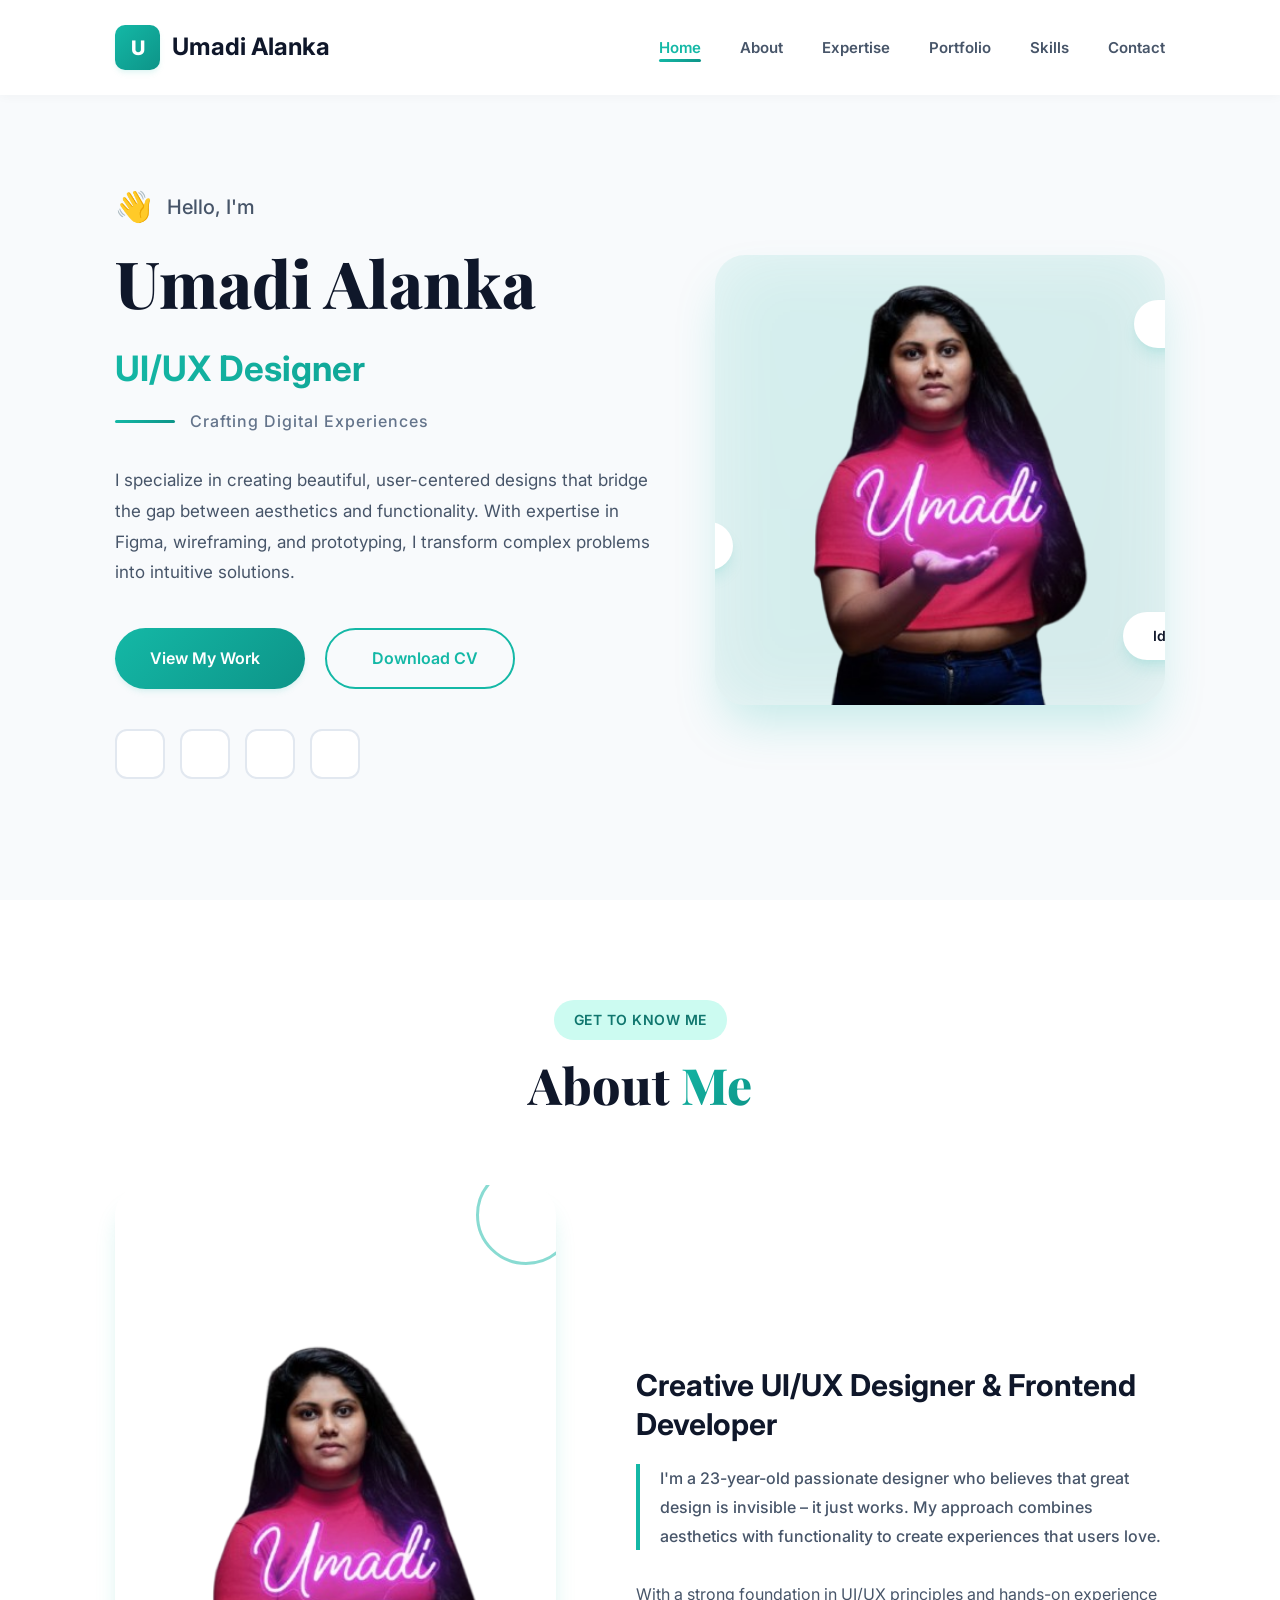
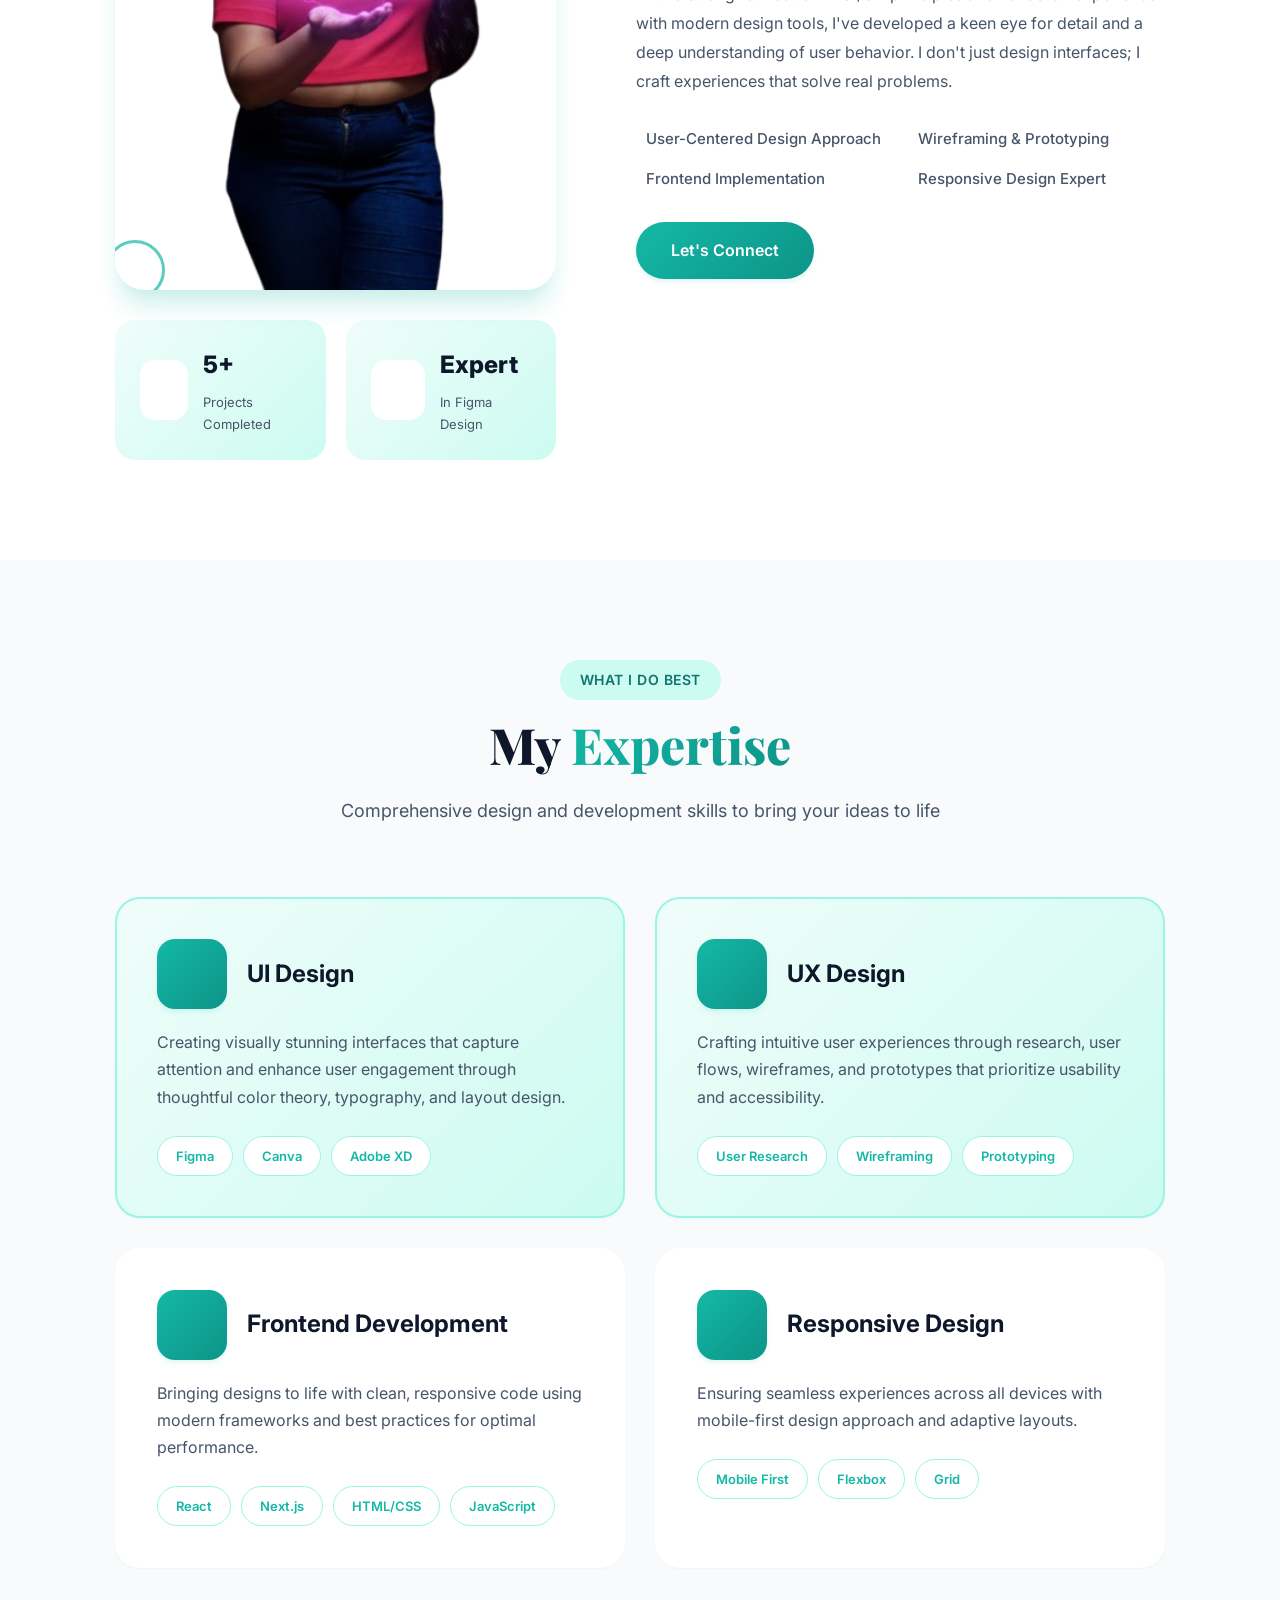
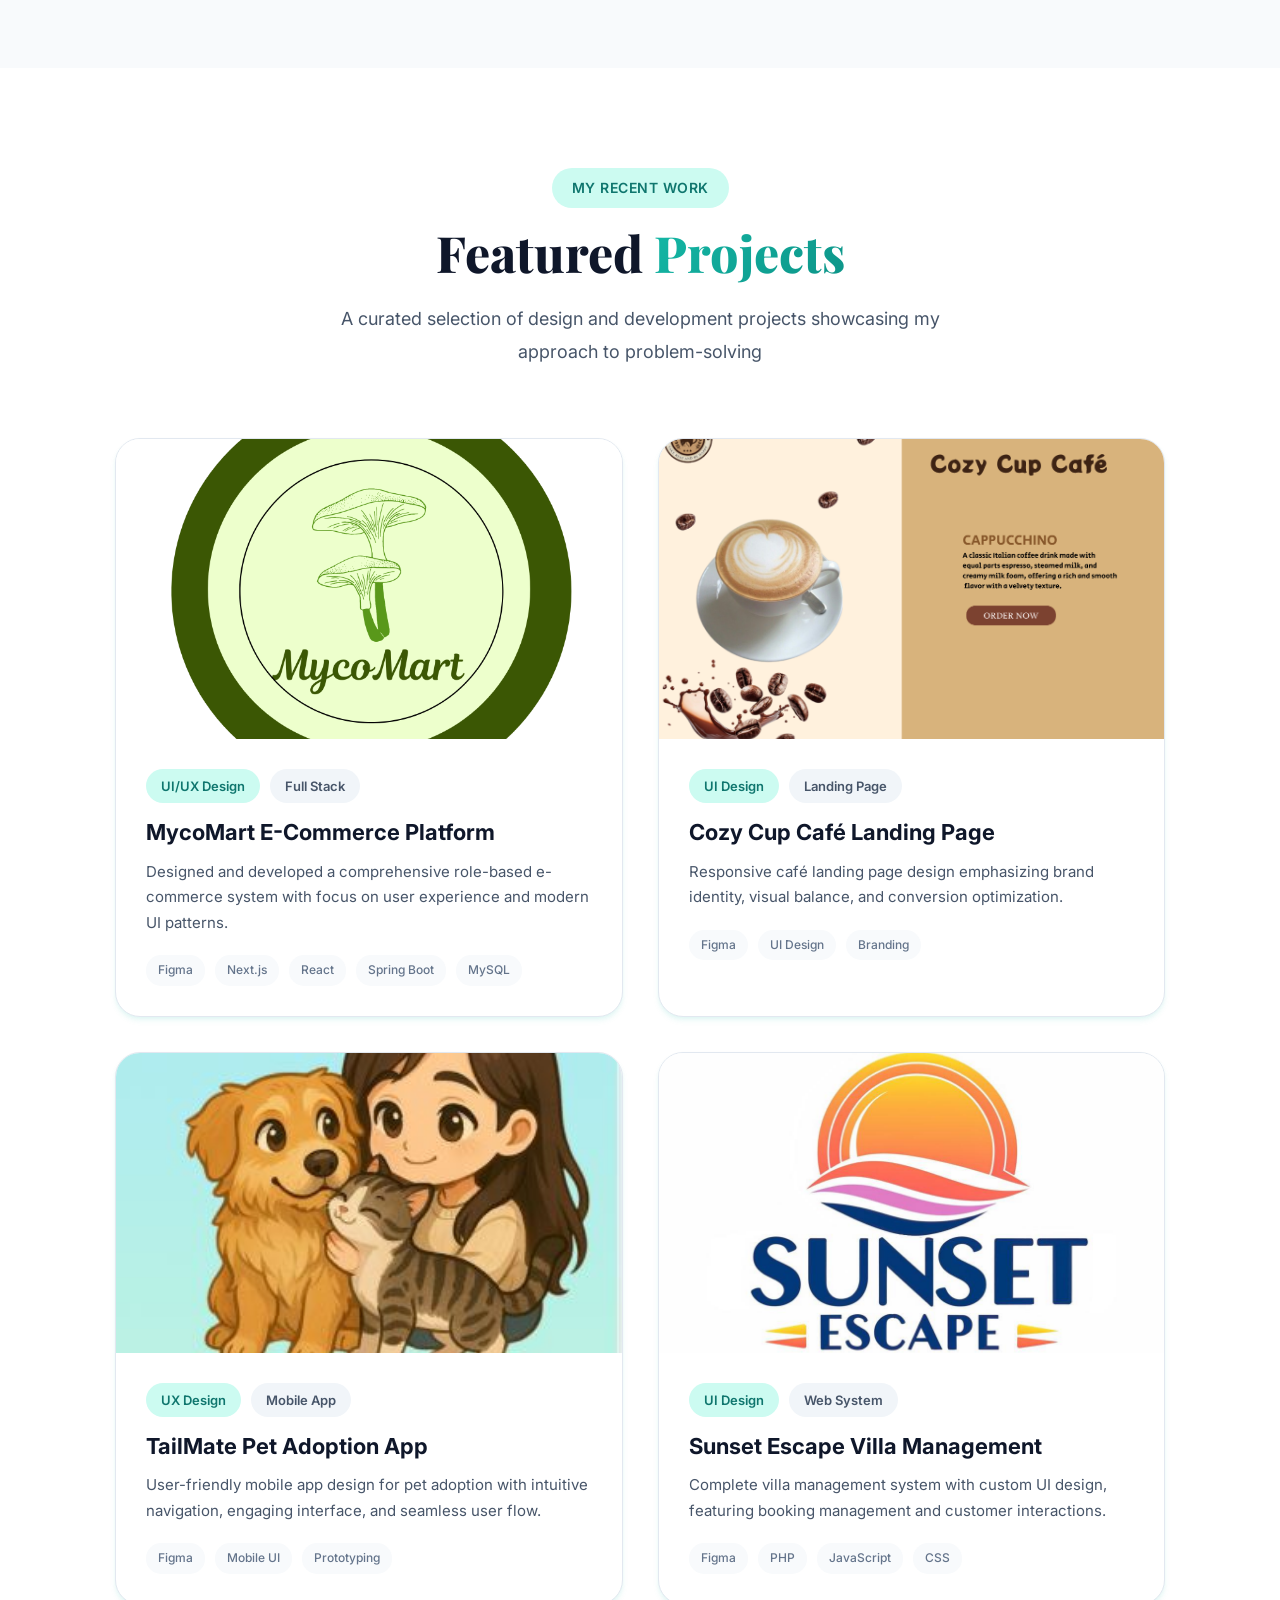
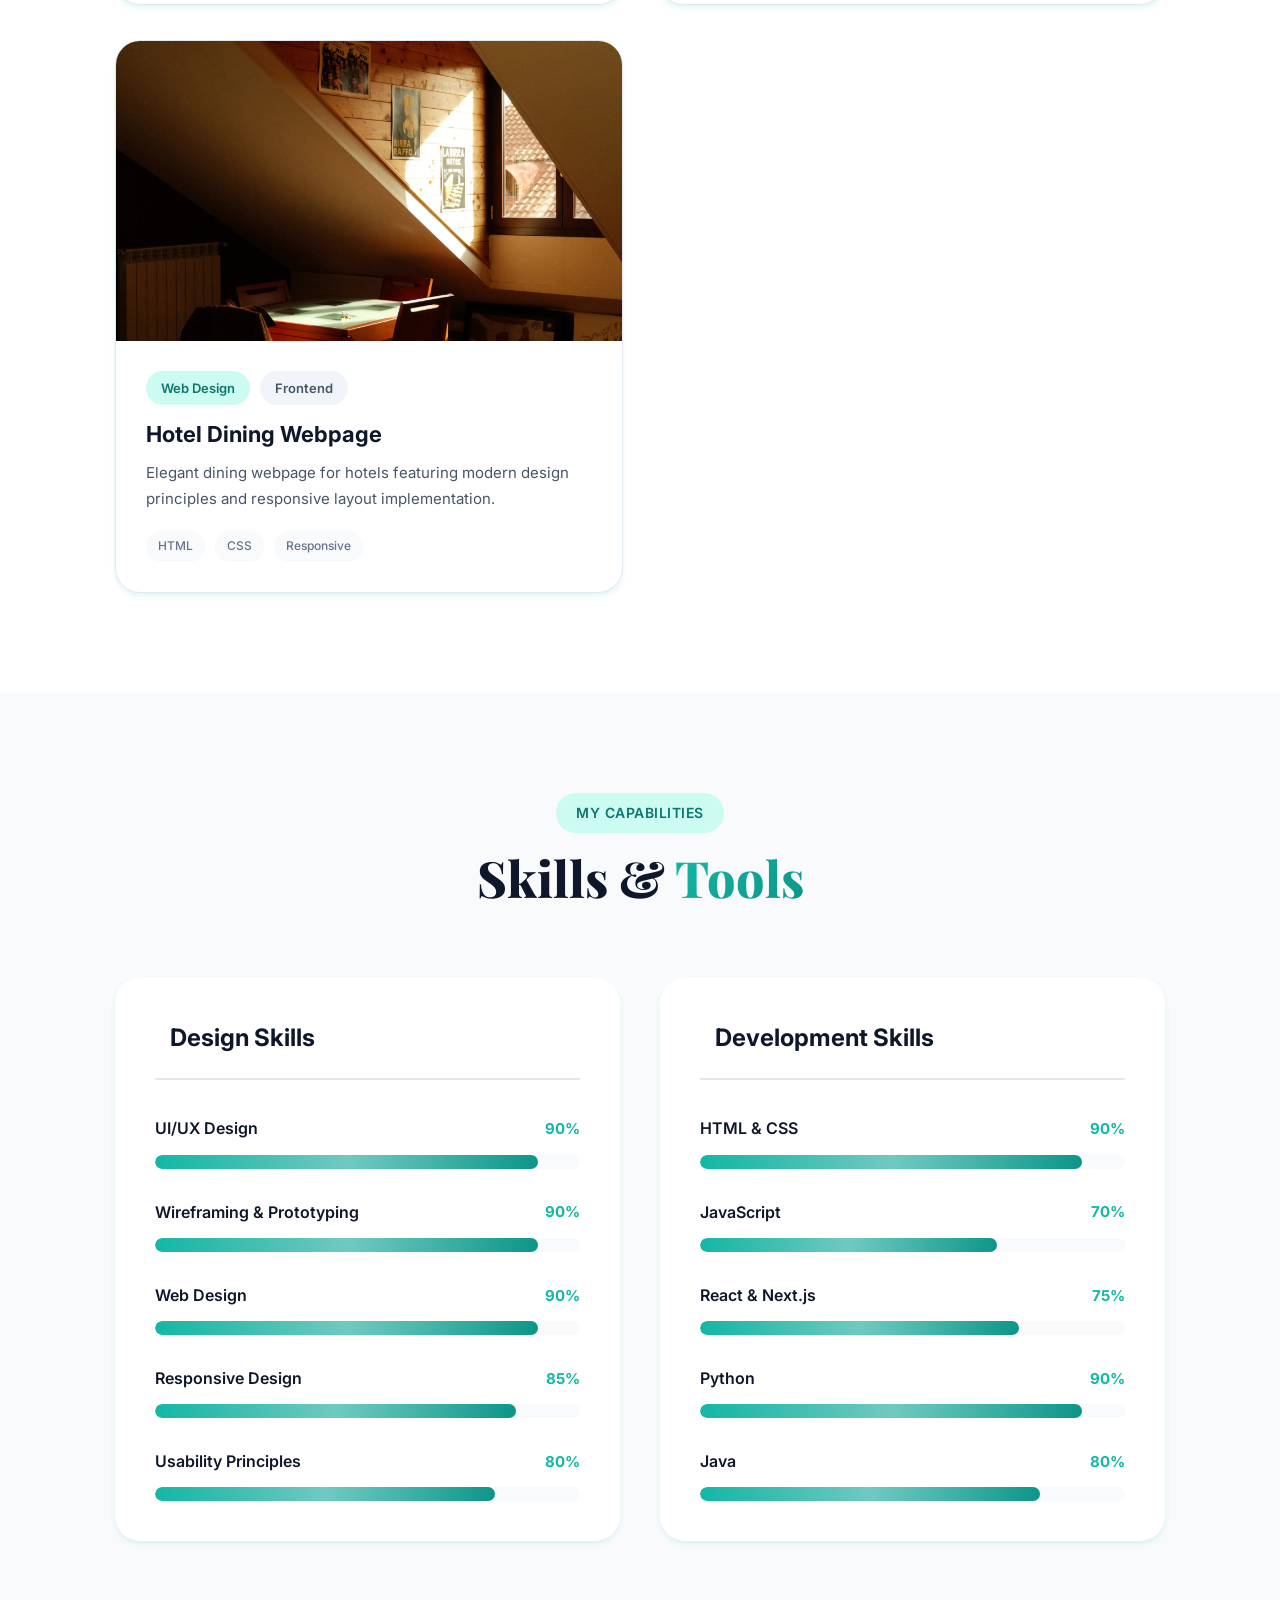
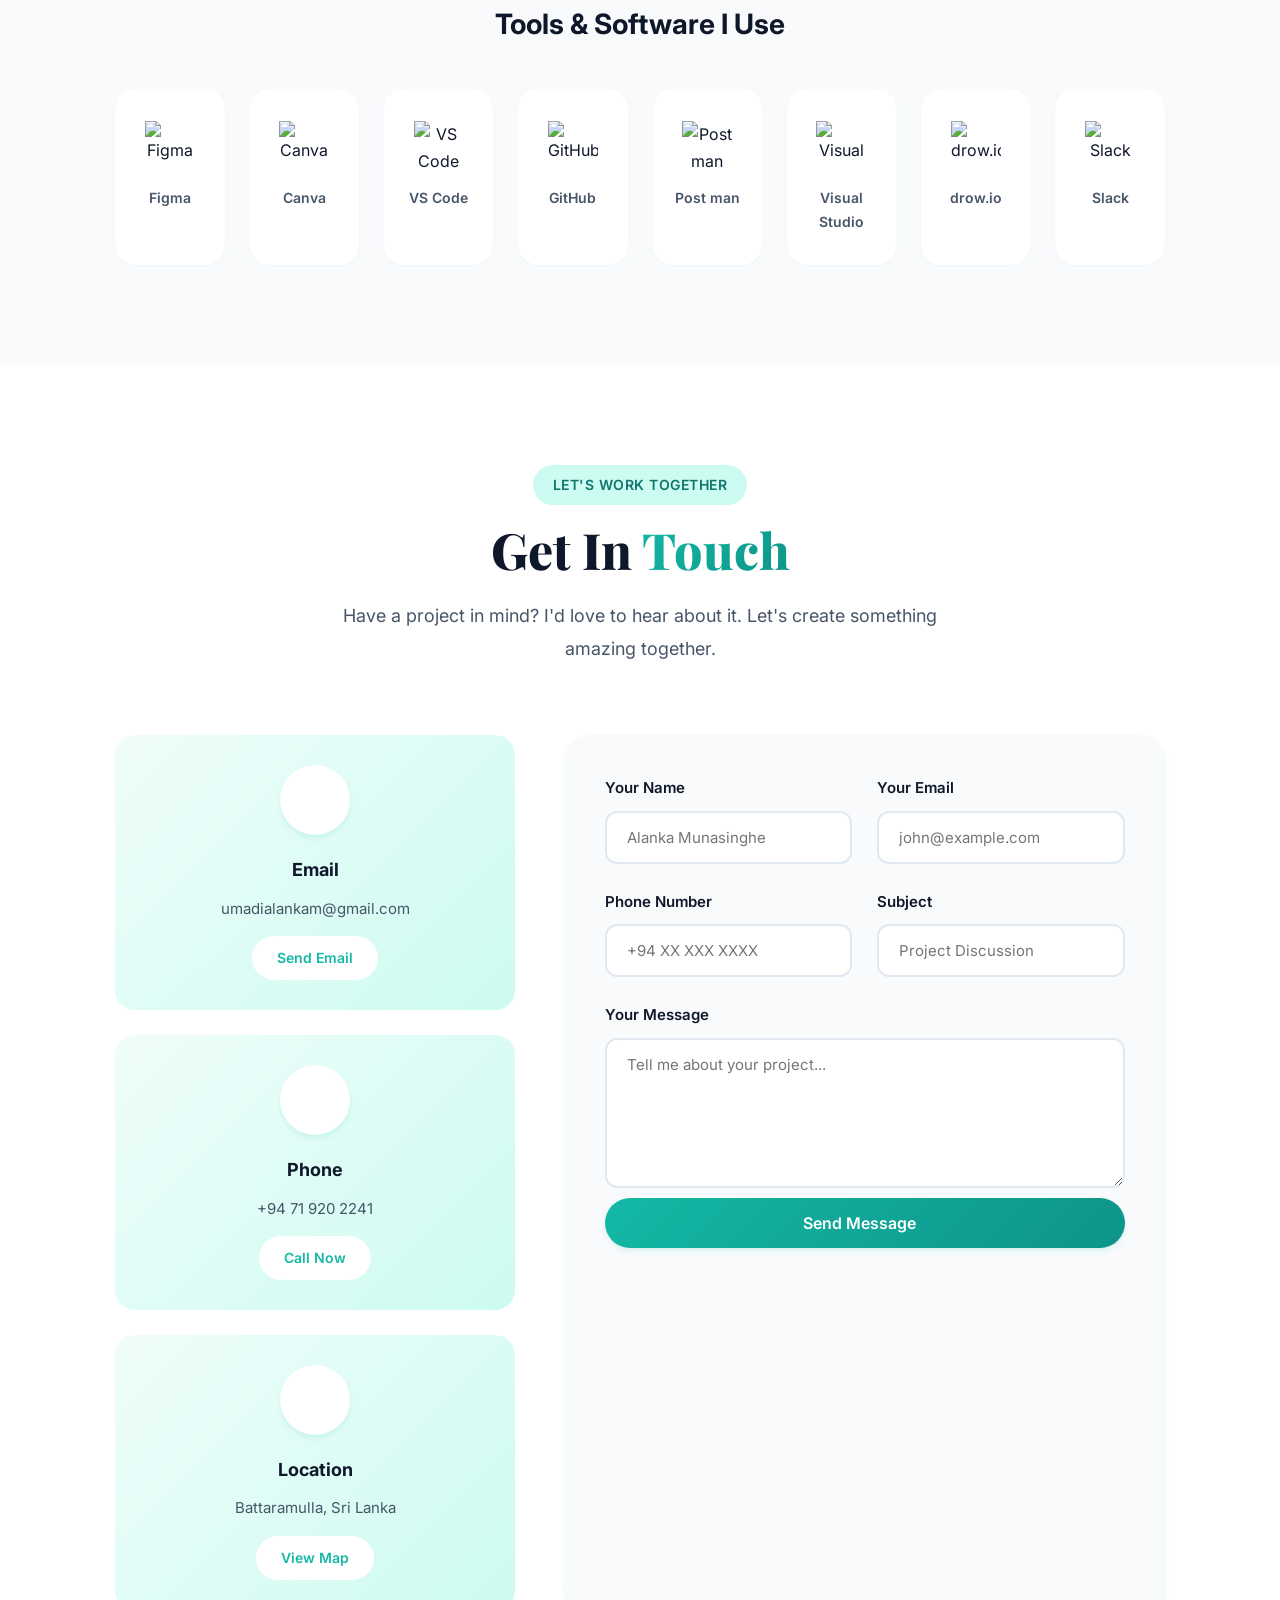
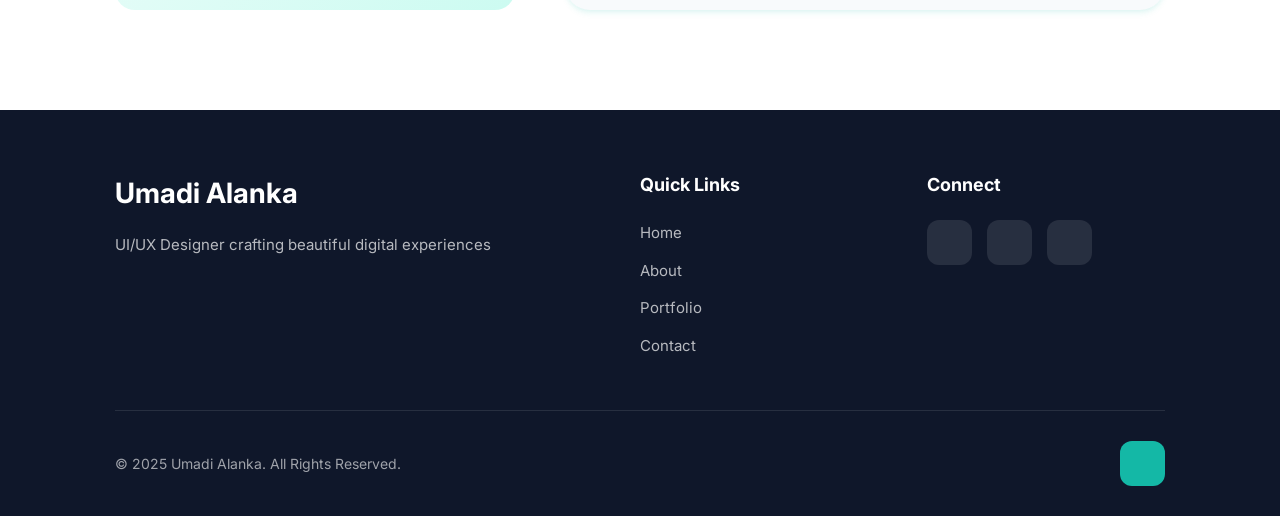
==== commit 91527551: "Change the design" ====
--- a/index.html
+++ b/index.html
@@ -2,410 +2,747 @@
 <html lang="en">
 <head>
     <meta charset="UTF-8">
+    <meta name="viewport" content="width=device-width, initial-scale=1.0">
     <meta http-equiv="X-UA-Compatible" content="IE=edge">
-    <title>Portfolio</title>
+    <title>Umadi Alanka | UI/UX Designer</title>
+    <meta name="description" content="UI/UX Designer Portfolio - Crafting beautiful and intuitive digital experiences">
     <link rel="stylesheet" href="https://cdnjs.cloudflare.com/ajax/libs/font-awesome/7.0.1/css/all.min.css">
     <link rel="stylesheet" href="style.css">
-    <script type="text/javascript"
-        src="https://cdn.jsdelivr.net/npm/@emailjs/browser@4/dist/email.min.js">
-</script>
-<script type="text/javascript">
-   (function(){
-      emailjs.init({
-        publicKey: "7bUBUWoLYx7xUUkfr",
-      });
-   })();
-</script>
+    <script type="text/javascript" src="https://cdn.jsdelivr.net/npm/@emailjs/browser@4/dist/email.min.js"></script>
+    <script type="text/javascript">
+       (function(){
+          emailjs.init({
+            publicKey: "7bUBUWoLYx7xUUkfr",
+          });
+       })();
+    </script>
 </head>
 <body>
     
-    <header class="header">
-        <a href="#" class="logo">Umadi Alanka</a>
-        <i class="fa-solid fa-list" id="menu-icon"></i>
+    <!-- Header -->
+    <header class="header">
+        <a href="#" class="logo">
+            <span class="logo-initial">U</span>
+            <span class="logo-text">Umadi Alanka</span>
+        </a>
+        <i class="fa-solid fa-bars" id="menu-icon"></i>
 
         <nav class="navbar">
             <a href="#home" class="active">Home</a>
             <a href="#about">About</a>
-            <a href="#services">Services</a>
-            <a href="#portfolio">Projects</a>
+            <a href="#expertise">Expertise</a>
+            <a href="#portfolio">Portfolio</a>
             <a href="#skills">Skills</a>
             <a href="#contact">Contact</a>
         </nav>
     </header>
-    <!-- home section design -->
-     <section class="home" id="home">
-    <div class="home-content">
-
-        <p class="eyebrow" data-aos="fade-right" data-aos-duration="1000" data-aos-delay="700">Front-End Developer • UI/UX Designer</p>
-        <h1 data-aos="fade-left" data-aos-duration="1000" data-aos-delay="800">
-            Hi, I'm <span>Umadi Alanka</span>
-        </h1>
-
-        <div class="typewriter" data-aos="fade-right" data-aos-duration="1000" data-aos-delay="900">
-            <h2>I build <span></span></h2>
-        </div>
-
-        <p class="hero-summary" data-aos="fade-up" data-aos-duration="1000" data-aos-delay="950">
-            I design and develop clean, user-focused interfaces with an emphasis on accessibility, performance, and brand consistency.
-            I enjoy collaborating with teams to translate ideas into intuitive digital experiences.
-        </p>
-
-        <div class="hero-actions" data-aos="fade-up" data-aos-duration="1000" data-aos-delay="1000">
-            <a href="#portfolio" class="btn">View Projects</a>
-            <a href="images/Umadi Alanka Munasinghe .pdf" class="btn btn-outline">Download CV</a>
-        </div>
-
-        <div class="hero-meta" data-aos="fade-up" data-aos-duration="1000" data-aos-delay="1050">
-            <div>
-                <span class="meta-label">Based in</span>
-                <p>Sri Lanka</p>
-            </div>
-            <div>
-                <span class="meta-label">Looking for</span>
-                <p>UI/UX & Front-End Roles</p>
-            </div>
-            <div>
-                <span class="meta-label">Focus</span>
-                <p>Web apps & product design</p>
-            </div>
-        </div>
-
-        <div class="social-media">
-            <a href="https://www.facebook.com/share/1Pa1NxawDS/?mibextid=wwXIfr"><i class="fa-brands fa-facebook-f"></i></a>
-            <a href="https://wa.me/94719202241"><i class="fa-brands fa-whatsapp"></i></a>
-            <a href="https://github.com/UmadiAlanka"><i class="fa-brands fa-github"></i></a>
-            <a href="https://www.linkedin.com/in/umadi-alanka-m-8b3b3a304?utm_source=share&utm_campaign=share_via&utm_content=profile&utm_medium=ios_app"><i class="fa-brands fa-linkedin"></i></a>
-        </div>
-    </div>
-
-    <div class="home-img">
-        <img src="images/profile.png" alt="">
-    </div>
-</section>
-
-
-     <!-- about section design -->
-      <section class="about" id="about">
-
-      <div class="about-img">
-        <img src="images/profile.png" alt="">
-      </div>
-
-      <div class="about-content">
-        <h2 class="heading">About <span>Me</span></h2>
-        <h3>Designing thoughtful, user-first web experiences.</h3>
-        <p>I’m a UI/UX and front-end developer who enjoys building polished interfaces that feel effortless to use. 
-          My workflow blends research, wireframing, and clean code to deliver responsive, accessible experiences. 
-          I’m currently focused on growing through real-world product challenges and collaborative teams.</p>
-        <ul class="about-highlights">
-          <li><i class="fa-solid fa-check"></i> Strong foundation in design systems and interaction design</li>
-          <li><i class="fa-solid fa-check"></i> Hands-on experience with React, Next.js, and component-based UI</li>
-          <li><i class="fa-solid fa-check"></i> Comfortable collaborating in Git-based workflows</li>
-        </ul>
-        <a href="#contact" class="btn">Let’s Connect</a>
-      </div>
+
+    <!-- Home Section -->
+    <section class="home" id="home">
+        <div class="home-content">
+            <div class="greeting">
+                <span class="wave">👋</span>
+                <h3>Hello, I'm</h3>
+            </div>
+            <h1>Umadi Alanka</h1>
+            <div class="role-wrapper">
+                <h2>UI/UX Designer</h2>
+                <div class="role-description">
+                    <span class="divider"></span>
+                    <p>Crafting Digital Experiences</p>
+                </div>
+            </div>
+            <p class="intro-text">
+                I specialize in creating beautiful, user-centered designs that bridge the gap 
+                between aesthetics and functionality. With expertise in Figma, wireframing, 
+                and prototyping, I transform complex problems into intuitive solutions.
+            </p>
+
+            <div class="cta-group">
+                <a href="#portfolio" class="btn btn-primary">
+                    <span>View My Work</span>
+                    <i class="fas fa-arrow-right"></i>
+                </a>
+                <a href="images/Umadi Alanka Munasinghe .pdf" class="btn btn-secondary">
+                    <i class="fas fa-download"></i>
+                    <span>Download CV</span>
+                </a>
+            </div>
+
+            <div class="social-links">
+                <a href="https://www.linkedin.com/in/umadi-alanka-m-8b3b3a304?utm_source=share&utm_campaign=share_via&utm_content=profile&utm_medium=ios_app" aria-label="LinkedIn" class="social-link">
+                    <i class="fa-brands fa-linkedin"></i>
+                </a>
+                <a href="https://github.com/UmadiAlanka" aria-label="GitHub" class="social-link">
+                    <i class="fa-brands fa-github"></i>
+                </a>
+                <a href="https://www.facebook.com/share/1Pa1NxawDS/?mibextid=wwXIfr" aria-label="Facebook" class="social-link">
+                    <i class="fa-brands fa-facebook-f"></i>
+                </a>
+                <a href="https://wa.me/94719202241" aria-label="WhatsApp" class="social-link">
+                    <i class="fa-brands fa-whatsapp"></i>
+                </a>
+            </div>
+        </div>
+
+        <div class="home-visual">
+            <div class="profile-card">
+                <div class="card-glow"></div>
+                <img src="images/profile.png" alt="Umadi Alanka - UI/UX Designer">
+                <div class="floating-badge badge-1">
+                    <i class="fas fa-palette"></i>
+                    <span>Design</span>
+                </div>
+                <div class="floating-badge badge-2">
+                    <i class="fas fa-code"></i>
+                    <span>Code</span>
+                </div>
+                <div class="floating-badge badge-3">
+                    <i class="fas fa-lightbulb"></i>
+                    <span>Ideas</span>
+                </div>
+            </div>
+        </div>
     </section>
 
-    <!-- service section design -->
-     <section class="services" id="services">
-        <div class="title">
-            <h2 class="heading" data-aos="fade-up" data-aos-duration="1000">My <span>Services</span></h2>
-            <p class="serviceP"    data-aos="fade-up" data-aos-duration="1000" data-aos-delay="200">
-                I partner with teams and clients to design and build digital products that are clear, consistent, and user-friendly. 
-                My strengths sit at the intersection of visual design and front-end development, ensuring ideas translate into 
-                elegant, responsive interfaces.</p>
+    <!-- About Section -->
+    <section class="about" id="about">
+        <div class="container">
+            <div class="section-header">
+                <span class="section-label">Get To Know Me</span>
+                <h2 class="heading">About <span>Me</span></h2>
+            </div>
+
+            <div class="about-wrapper">
+                <div class="about-visual">
+                    <div class="about-image">
+                        <img src="images/profile.png" alt="Umadi Alanka">
+                        <div class="image-decoration">
+                            <div class="deco-circle circle-1"></div>
+                            <div class="deco-circle circle-2"></div>
+                        </div>
+                    </div>
+                    
+                    <div class="stats-grid">
+                        <div class="stat-card">
+                            <div class="stat-icon">
+                                <i class="fas fa-project-diagram"></i>
+                            </div>
+                            <div class="stat-info">
+                                <h4>5+</h4>
+                                <p>Projects Completed</p>
+                            </div>
+                        </div>
+                        <div class="stat-card">
+                            <div class="stat-icon">
+                                <i class="fas fa-pencil-ruler"></i>
+                            </div>
+                            <div class="stat-info">
+                                <h4>Expert</h4>
+                                <p>In Figma Design</p>
+                            </div>
+                        </div>
+                    </div>
+                </div>
+
+                <div class="about-content">
+                    <h3>Creative UI/UX Designer & Frontend Developer</h3>
+                    <p class="highlight-text">
+                        I'm a 23-year-old passionate designer who believes that great design 
+                        is invisible – it just works. My approach combines aesthetics with 
+                        functionality to create experiences that users love.
+                    </p>
+                    <p>
+                        With a strong foundation in UI/UX principles and hands-on experience 
+                        with modern design tools, I've developed a keen eye for detail and a 
+                        deep understanding of user behavior. I don't just design interfaces; 
+                        I craft experiences that solve real problems.
+                    </p>
+                    
+                    <div class="expertise-highlights">
+                        <div class="highlight-item">
+                            <i class="fas fa-check-circle"></i>
+                            <span>User-Centered Design Approach</span>
+                        </div>
+                        <div class="highlight-item">
+                            <i class="fas fa-check-circle"></i>
+                            <span>Wireframing & Prototyping</span>
+                        </div>
+                        <div class="highlight-item">
+                            <i class="fas fa-check-circle"></i>
+                            <span>Frontend Implementation</span>
+                        </div>
+                        <div class="highlight-item">
+                            <i class="fas fa-check-circle"></i>
+                            <span>Responsive Design Expert</span>
+                        </div>
+                    </div>
+
+                    <div class="about-cta">
+                        <a href="#contact" class="btn btn-primary">Let's Connect</a>
+                    </div>
+                </div>
+            </div>
         </div>
-        <div class="content">
-      <!-- FRONTEND CARD -->
-      <div class="card" data-aos="fade-right" data-aos-duration="1000" data-aos-delay="400">
-        <div class="service-icon"><i class="fas fa-laptop-code"></i></div>
-        <div class="info">
-          <h3>Frontend</h3>
-          <div class="skills-container">
-            <div class="skill-card">
-              <img src="https://upload.wikimedia.org/wikipedia/commons/a/a7/React-icon.svg" alt="React">
-              <p>React</p>
-            </div>
-            <div class="skill-card">
-              <img src="https://upload.wikimedia.org/wikipedia/commons/8/8e/Nextjs-logo.svg" alt="Next.js">
-              <p>Next.js</p>
-            </div>
-            <div class="skill-card">
-              <img src="https://www.w3.org/html/logo/badge/html5-badge-h-solo.png" alt="HTML">
-              <p>HTML</p>
-            </div>
-            <div class="skill-card">
-              <img src="https://raw.githubusercontent.com/devicons/devicon/master/icons/css3/css3-original.svg" alt="CSS">
-              <p>CSS</p>
-            </div>
-            <div class="skill-card">
-              <img src="https://raw.githubusercontent.com/devicons/devicon/master/icons/javascript/javascript-original.svg" alt="JavaScript">
-              <p>JavaScript</p>
-            </div>
-          </div>
+    </section>
+
+    <!-- Expertise Section -->
+    <section class="expertise" id="expertise">
+        <div class="container">
+            <div class="section-header">
+                <span class="section-label">What I Do Best</span>
+                <h2 class="heading">My <span>Expertise</span></h2>
+                <p class="section-description">
+                    Comprehensive design and development skills to bring your ideas to life
+                </p>
+            </div>
+
+            <div class="expertise-grid">
+                <!-- UI Design -->
+                <div class="expertise-card featured">
+                    <div class="card-header">
+                        <div class="expertise-icon">
+                            <i class="fas fa-palette"></i>
+                        </div>
+                        <h3>UI Design</h3>
+                    </div>
+                    <p>Creating visually stunning interfaces that capture attention and enhance user engagement through thoughtful color theory, typography, and layout design.</p>
+                    <div class="tools-used">
+                        <span class="tool-tag">Figma</span>
+                        <span class="tool-tag">Canva</span>
+                        <span class="tool-tag">Adobe XD</span>
+                    </div>
+                </div>
+
+                <!-- UX Design -->
+                <div class="expertise-card featured">
+                    <div class="card-header">
+                        <div class="expertise-icon">
+                            <i class="fas fa-users"></i>
+                        </div>
+                        <h3>UX Design</h3>
+                    </div>
+                    <p>Crafting intuitive user experiences through research, user flows, wireframes, and prototypes that prioritize usability and accessibility.</p>
+                    <div class="tools-used">
+                        <span class="tool-tag">User Research</span>
+                        <span class="tool-tag">Wireframing</span>
+                        <span class="tool-tag">Prototyping</span>
+                    </div>
+                </div>
+
+                <!-- Frontend Development -->
+                <div class="expertise-card">
+                    <div class="card-header">
+                        <div class="expertise-icon">
+                            <i class="fas fa-laptop-code"></i>
+                        </div>
+                        <h3>Frontend Development</h3>
+                    </div>
+                    <p>Bringing designs to life with clean, responsive code using modern frameworks and best practices for optimal performance.</p>
+                    <div class="tools-used">
+                        <span class="tool-tag">React</span>
+                        <span class="tool-tag">Next.js</span>
+                        <span class="tool-tag">HTML/CSS</span>
+                        <span class="tool-tag">JavaScript</span>
+                    </div>
+                </div>
+
+                <!-- Responsive Design -->
+                <div class="expertise-card">
+                    <div class="card-header">
+                        <div class="expertise-icon">
+                            <i class="fas fa-mobile-alt"></i>
+                        </div>
+                        <h3>Responsive Design</h3>
+                    </div>
+                    <p>Ensuring seamless experiences across all devices with mobile-first design approach and adaptive layouts.</p>
+                    <div class="tools-used">
+                        <span class="tool-tag">Mobile First</span>
+                        <span class="tool-tag">Flexbox</span>
+                        <span class="tool-tag">Grid</span>
+                    </div>
+                </div>
+            </div>
         </div>
-      </div>
-
-      <!-- BACKEND CARD -->
-      <div class="card" data-aos="fade-up" data-aos-duration="1000" data-aos-delay="400">
-        <div class="service-icon"><i class="fas fa-server"></i></div>
-        <div class="info">
-          <h3>Backend</h3>
-          <div class="skills-container">
-            <div class="skill-card">
-              <img src="	https://raw.githubusercontent.com/devicons/devicon/master/icons/java/java-original.svg" alt="java">
-              <p>Java</p>
-            </div>
-            <div class="skill-card">
-              <img src="https://upload.wikimedia.org/wikipedia/commons/thumb/7/7d/Microsoft_.NET_logo.svg/1200px-Microsoft_.NET_logo.svg.png" alt=".Net">
-              <p>.Net</p>
-            </div>
-            <div class="skill-card">
-              <img src="	https://raw.githubusercontent.com/devicons/devicon/master/icons/python/python-original.svg" alt="python">
-              <p>Python</p>
-            </div>
-            <div class="skill-card">
-              <img src="https://pngimg.com/uploads/php/php_PNG20.png" alt="PHP">
-              <p>php</p>
-            </div>
-          </div>
+    </section>
+
+    <!-- Portfolio Section -->
+    <section class="portfolio" id="portfolio">
+        <div class="container">
+            <div class="section-header">
+                <span class="section-label">My Recent Work</span>
+                <h2 class="heading">Featured <span>Projects</span></h2>
+                <p class="section-description">
+                    A curated selection of design and development projects showcasing my approach to problem-solving
+                </p>
+            </div>
+
+            <div class="portfolio-grid">
+                <!-- Project 1 -->
+                <div class="project-card">
+                    <div class="project-image">
+                        <img src="images/mycomart_logo.png" alt="MycoMart System">
+                        <div class="project-overlay">
+                            <div class="overlay-content">
+                                <a href="https://github.com/UmadiAlanka/Mycomart_frontend.git" class="project-btn" target="_blank">
+                                    <i class="fa-brands fa-github"></i>
+                                    <span>View Code</span>
+                                </a>
+                                <a href="https://www.figma.com/proto/PNLDa55e3gmYMARhcA2Q36/MICORMART?node-id=101-256&starting-point-node-id=5%3A2&t=6zjbt6WABKmiBmZV-1" class="project-btn" target="_blank">
+                                    <i class="fa-brands fa-figma"></i>
+                                    <span>View Design</span>
+                                </a>
+                            </div>
+                        </div>
+                    </div>
+                    <div class="project-info">
+                        <div class="project-tags">
+                            <span class="tag tag-primary">UI/UX Design</span>
+                            <span class="tag">Full Stack</span>
+                        </div>
+                        <h3>MycoMart E-Commerce Platform</h3>
+                        <p>Designed and developed a comprehensive role-based e-commerce system with focus on user experience and modern UI patterns.</p>
+                        <div class="project-tech">
+                            <span>Figma</span>
+                            <span>Next.js</span>
+                            <span>React</span>
+                            <span>Spring Boot</span>
+                            <span>MySQL</span>
+                        </div>
+                    </div>
+                </div>
+
+                <!-- Project 2 -->
+                <div class="project-card">
+                    <div class="project-image">
+                        <img src="images/cafe.png" alt="Cozy Cup Cafe">
+                        <div class="project-overlay">
+                            <div class="overlay-content">
+                                <a href="https://www.figma.com/design/aqc4mChD22MtQcu3GqOqdh/Cozy-Cup-Cafe?t=5ttCzPaRdj4yeDAr-1" class="project-btn" target="_blank">
+                                    <i class="fa-brands fa-figma"></i>
+                                    <span>View Design</span>
+                                </a>
+                            </div>
+                        </div>
+                    </div>
+                    <div class="project-info">
+                        <div class="project-tags">
+                            <span class="tag tag-primary">UI Design</span>
+                            <span class="tag">Landing Page</span>
+                        </div>
+                        <h3>Cozy Cup Café Landing Page</h3>
+                        <p>Responsive café landing page design emphasizing brand identity, visual balance, and conversion optimization.</p>
+                        <div class="project-tech">
+                            <span>Figma</span>
+                            <span>UI Design</span>
+                            <span>Branding</span>
+                        </div>
+                    </div>
+                </div>
+
+                <!-- Project 3 -->
+                <div class="project-card">
+                    <div class="project-image">
+                        <img src="images/TailMate.JPG" alt="TailMate App">
+                        <div class="project-overlay">
+                            <div class="overlay-content">
+                                <a href="https://www.figma.com/proto/dc5UnWrleSJ1Djft2HeMU2/Pet-Adoption?node-id=2-2&starting-point-node-id=2%3A2&t=6DgpKBFWrFHIKOov-1" class="project-btn" target="_blank">
+                                    <i class="fa-brands fa-figma"></i>
+                                    <span>View Prototype</span>
+                                </a>
+                            </div>
+                        </div>
+                    </div>
+                    <div class="project-info">
+                        <div class="project-tags">
+                            <span class="tag tag-primary">UX Design</span>
+                            <span class="tag">Mobile App</span>
+                        </div>
+                        <h3>TailMate Pet Adoption App</h3>
+                        <p>User-friendly mobile app design for pet adoption with intuitive navigation, engaging interface, and seamless user flow.</p>
+                        <div class="project-tech">
+                            <span>Figma</span>
+                            <span>Mobile UI</span>
+                            <span>Prototyping</span>
+                        </div>
+                    </div>
+                </div>
+
+                <!-- Project 4 -->
+                <div class="project-card">
+                    <div class="project-image">
+                        <img src="images/sunsetlogo.jpg" alt="Sunset Escape Villa">
+                        <div class="project-overlay">
+                            <div class="overlay-content">
+                                <a href="https://github.com/UmadiAlanka/Sunset_Escape_Villa_Management_System.git" class="project-btn" target="_blank">
+                                    <i class="fa-brands fa-github"></i>
+                                    <span>View Code</span>
+                                </a>
+                            </div>
+                        </div>
+                    </div>
+                    <div class="project-info">
+                        <div class="project-tags">
+                            <span class="tag tag-primary">UI Design</span>
+                            <span class="tag">Web System</span>
+                        </div>
+                        <h3>Sunset Escape Villa Management</h3>
+                        <p>Complete villa management system with custom UI design, featuring booking management and customer interactions.</p>
+                        <div class="project-tech">
+                            <span>Figma</span>
+                            <span>PHP</span>
+                            <span>JavaScript</span>
+                            <span>CSS</span>
+                        </div>
+                    </div>
+                </div>
+
+                <!-- Project 5 -->
+                <div class="project-card">
+                    <div class="project-image">
+                        <img src="images/dining.jpg" alt="Hotel Dining">
+                        <div class="project-overlay">
+                            <div class="overlay-content">
+                                <a href="https://github.com/UmadiAlanka/Hotel_Dining_WebPage.git" class="project-btn" target="_blank">
+                                    <i class="fa-brands fa-github"></i>
+                                    <span>View Code</span>
+                                </a>
+                            </div>
+                        </div>
+                    </div>
+                    <div class="project-info">
+                        <div class="project-tags">
+                            <span class="tag tag-primary">Web Design</span>
+                            <span class="tag">Frontend</span>
+                        </div>
+                        <h3>Hotel Dining Webpage</h3>
+                        <p>Elegant dining webpage for hotels featuring modern design principles and responsive layout implementation.</p>
+                        <div class="project-tech">
+                            <span>HTML</span>
+                            <span>CSS</span>
+                            <span>Responsive</span>
+                        </div>
+                    </div>
+                </div>
+            </div>
         </div>
-      </div>
-
-      <!-- DATABASE CARD -->
-      <div class="card" data-aos="fade-up" data-aos-duration="1000" data-aos-delay="400">
-        <div class="service-icon"><i class="fas fa-database"></i></div>
-        <div class="info">
-          <h3>Database</h3>
-          <div class="skills-container">
-            <div class="skill-card">
-              <img src="https://upload.wikimedia.org/wikipedia/en/d/dd/MySQL_logo.svg" alt="my sql">
-              <p>MySql</p>
-            </div>
-          </div>
+    </section>
+
+    <!-- Skills Section -->
+    <section class="skills" id="skills">
+        <div class="container">
+            <div class="section-header">
+                <span class="section-label">My Capabilities</span>
+                <h2 class="heading">Skills & <span>Tools</span></h2>
+            </div>
+
+            <div class="skills-container">
+                <!-- Design Skills -->
+                <div class="skill-category">
+                    <div class="category-header">
+                        <i class="fas fa-pencil-ruler"></i>
+                        <h3>Design Skills</h3>
+                    </div>
+                    <div class="skills-list">
+                        <div class="skill-item">
+                            <div class="skill-header">
+                                <span class="skill-name">UI/UX Design</span>
+                                <span class="skill-level">90%</span>
+                            </div>
+                            <div class="skill-bar">
+                                <div class="skill-fill" style="width: 90%">
+                                    <span class="skill-shine"></span>
+                                </div>
+                            </div>
+                        </div>
+
+                        <div class="skill-item">
+                            <div class="skill-header">
+                                <span class="skill-name">Wireframing & Prototyping</span>
+                                <span class="skill-level">90%</span>
+                            </div>
+                            <div class="skill-bar">
+                                <div class="skill-fill" style="width: 90%">
+                                    <span class="skill-shine"></span>
+                                </div>
+                            </div>
+                        </div>
+
+                        <div class="skill-item">
+                            <div class="skill-header">
+                                <span class="skill-name">Web Design</span>
+                                <span class="skill-level">90%</span>
+                            </div>
+                            <div class="skill-bar">
+                                <div class="skill-fill" style="width: 90%">
+                                    <span class="skill-shine"></span>
+                                </div>
+                            </div>
+                        </div>
+
+                        <div class="skill-item">
+                            <div class="skill-header">
+                                <span class="skill-name">Responsive Design</span>
+                                <span class="skill-level">85%</span>
+                            </div>
+                            <div class="skill-bar">
+                                <div class="skill-fill" style="width: 85%">
+                                    <span class="skill-shine"></span>
+                                </div>
+                            </div>
+                        </div>
+
+                        <div class="skill-item">
+                            <div class="skill-header">
+                                <span class="skill-name">Usability Principles</span>
+                                <span class="skill-level">80%</span>
+                            </div>
+                            <div class="skill-bar">
+                                <div class="skill-fill" style="width: 80%">
+                                    <span class="skill-shine"></span>
+                                </div>
+                            </div>
+                        </div>
+                    </div>
+                </div>
+
+                <!-- Development Skills -->
+                <div class="skill-category">
+                    <div class="category-header">
+                        <i class="fas fa-code"></i>
+                        <h3>Development Skills</h3>
+                    </div>
+                    <div class="skills-list">
+                        <div class="skill-item">
+                            <div class="skill-header">
+                                <span class="skill-name">HTML & CSS</span>
+                                <span class="skill-level">90%</span>
+                            </div>
+                            <div class="skill-bar">
+                                <div class="skill-fill" style="width: 90%">
+                                    <span class="skill-shine"></span>
+                                </div>
+                            </div>
+                        </div>
+
+                        <div class="skill-item">
+                            <div class="skill-header">
+                                <span class="skill-name">JavaScript</span>
+                                <span class="skill-level">70%</span>
+                            </div>
+                            <div class="skill-bar">
+                                <div class="skill-fill" style="width: 70%">
+                                    <span class="skill-shine"></span>
+                                </div>
+                            </div>
+                        </div>
+
+                        <div class="skill-item">
+                            <div class="skill-header">
+                                <span class="skill-name">React & Next.js</span>
+                                <span class="skill-level">75%</span>
+                            </div>
+                            <div class="skill-bar">
+                                <div class="skill-fill" style="width: 75%">
+                                    <span class="skill-shine"></span>
+                                </div>
+                            </div>
+                        </div>
+
+                        <div class="skill-item">
+                            <div class="skill-header">
+                                <span class="skill-name">Python</span>
+                                <span class="skill-level">90%</span>
+                            </div>
+                            <div class="skill-bar">
+                                <div class="skill-fill" style="width: 90%">
+                                    <span class="skill-shine"></span>
+                                </div>
+                            </div>
+                        </div>
+
+                        <div class="skill-item">
+                            <div class="skill-header">
+                                <span class="skill-name">Java</span>
+                                <span class="skill-level">80%</span>
+                            </div>
+                            <div class="skill-bar">
+                                <div class="skill-fill" style="width: 80%">
+                                    <span class="skill-shine"></span>
+                                </div>
+                            </div>
+                        </div>
+                    </div>
+                </div>
+            </div>
+
+            <!-- Tools & Software -->
+            <div class="tools-section">
+                <h3 class="tools-title">Tools & Software I Use</h3>
+                <div class="tools-grid">
+                    <div class="tool-card">
+                        <img src="https://cdn.jsdelivr.net/gh/devicons/devicon/icons/figma/figma-original.svg" alt="Figma">
+                        <span>Figma</span>
+                    </div>
+                    
+                    <div class="tool-card">
+                        <img src="https://static.canva.com/web/images/8439b51bb7a19f6e65ce1064bc37c197.svg" alt="Canva">
+                        <span>Canva</span>
+                    </div>
+                    <div class="tool-card">
+                        <img src="https://cdn.jsdelivr.net/gh/devicons/devicon/icons/vscode/vscode-original.svg" alt="VS Code">
+                        <span>VS Code</span>
+                    </div>
+                    
+                    <div class="tool-card">
+                        <img src="https://images.seeklogo.com/logo-png/30/1/github-logo-png_seeklogo-304612.png" alt="GitHub">
+                        <span>GitHub</span>
+                    </div>
+
+                    <div class="tool-card">
+                        <img src="https://cdn.jsdelivr.net/gh/devicons/devicon/icons/postman/postman-original.svg" alt="Post man">
+                        <span>Post man</span>
+                    </div>
+                    <div class="tool-card">
+                        <img src="https://upload.wikimedia.org/wikipedia/commons/2/20/Visual_Studio_Icon_2026.svg" alt="Visual Studio">
+                        <span>Visual Studio</span>
+                    </div>
+
+                    <div class="tool-card">
+                        <img src="https://store-images.s-microsoft.com/image/apps.1409.13851527096222888.2b60149a-04a5-4578-a6b2-d7b7377332d5.c22d8e97-4d44-4304-9bd2-55f9d29c0f82" alt="drow.io">
+                        <span>drow.io</span>
+                    </div>
+
+                    <div class="tool-card">
+                        <img src="https://encrypted-tbn0.gstatic.com/images?q=tbn:ANd9GcQ6igICtVGvKITyZ3DLNEfG744amTM5WPhDkw&s" alt="Slack">
+                        <span>Slack</span>
+                    </div>
+                    
+                </div>
+            </div>
         </div>
-      </div>
-
-      <!-- OTHERS CARD -->
-      <div class="card" data-aos="fade-left" data-aos-duration="1000" data-aos-delay="400">
-        <div class="service-icon"><i class="fas fa-tools"></i></div>
-        <div class="info">
-          <h3>Others</h3>
-          <div class="skills-container">
-            <div class="skill-card">
-              <img src="	https://cdn.jsdelivr.net/gh/devicons/devicon/icons/git/git-original.svg" alt="git">
-              <p>Git</p>
-            </div>
-            <div class="skill-card">
-              <img src="https://images.seeklogo.com/logo-png/30/1/github-logo-png_seeklogo-304612.png" alt="git hub">
-              <p>Git Hub</p>
-            </div>
-            <div class="skill-card">
-              <img src="	https://cdn.jsdelivr.net/gh/devicons/devicon/icons/vscode/vscode-original.svg" alt="Vs code">
-              <p>VS code</p>
-            </div>
-            <div class="skill-card">
-              <img src="https://cdn.jsdelivr.net/gh/devicons/devicon/icons/postman/postman-original.svg" alt="Post man">
-              <p>Post man</p>
-            </div>
-            <div class="skill-card">
-              <img src="	https://cdn.jsdelivr.net/gh/devicons/devicon/icons/figma/figma-original.svg" alt="figma">
-              <p>Figma</p>
-            </div>
-            <div class="skill-card">
-              <img src="https://static.canva.com/web/images/8439b51bb7a19f6e65ce1064bc37c197.svg" alt="JavaScript">
-              <p>Canva</p>
-            </div>
-          </div>
+    </section>
+
+    <!-- Contact Section -->
+    <section class="contact" id="contact">
+        <div class="container">
+            <div class="section-header">
+                <span class="section-label">Let's Work Together</span>
+                <h2 class="heading">Get In <span>Touch</span></h2>
+                <p class="section-description">
+                    Have a project in mind? I'd love to hear about it. Let's create something amazing together.
+                </p>
+            </div>
+
+            <div class="contact-content">
+                <div class="contact-info-cards">
+                    <div class="contact-card">
+                        <div class="contact-icon">
+                            <i class="fas fa-envelope"></i>
+                        </div>
+                        <h4>Email</h4>
+                        <p>umadialankam@gmail.com</p>
+                        <a href="mailto:umadialankam@gmail.com" class="contact-link">Send Email</a>
+                    </div>
+
+                    <div class="contact-card">
+                        <div class="contact-icon">
+                            <i class="fas fa-phone"></i>
+                        </div>
+                        <h4>Phone</h4>
+                        <p>+94 71 920 2241</p>
+                        <a href="tel:+94719202241" class="contact-link">Call Now</a>
+                    </div>
+
+                    <div class="contact-card">
+                        <div class="contact-icon">
+                            <i class="fas fa-map-marker-alt"></i>
+                        </div>
+                        <h4>Location</h4>
+                        <p>Battaramulla, Sri Lanka</p>
+                        <a href="#" class="contact-link">View Map</a>
+                    </div>
+                </div>
+
+                <form class="contact-form" onsubmit="sendMail(event); return false;">
+                    <div class="form-grid">
+                        <div class="form-group">
+                            <label for="name">Your Name</label>
+                            <input type="text" id="name" placeholder="Alanka Munasinghe" required>
+                        </div>
+
+                        <div class="form-group">
+                            <label for="email">Your Email</label>
+                            <input type="email" id="email" placeholder="john@example.com" required>
+                        </div>
+
+                        <div class="form-group">
+                            <label for="number">Phone Number</label>
+                            <input type="text" id="number" placeholder="+94 XX XXX XXXX" required>
+                        </div>
+
+                        <div class="form-group">
+                            <label for="subject">Subject</label>
+                            <input type="text" id="subject" placeholder="Project Discussion" required>
+                        </div>
+                    </div>
+
+                    <div class="form-group full-width">
+                        <label for="message">Your Message</label>
+                        <textarea id="message" rows="6" placeholder="Tell me about your project..." required></textarea>
+                    </div>
+
+                    <button type="submit" class="btn btn-primary btn-submit">
+                        <span>Send Message</span>
+                        <i class="fas fa-paper-plane"></i>
+                    </button>
+                </form>
+            </div>
         </div>
-      </div>
-    </div>
-  </section>
-
-<!-- Portfolio section design -->
- <section class="portfolio" id="portfolio">
-    <h2 class="heading">Featured <span>Projects</span></h2>
-    <div class="portfolio-container">
-        <div class="portfolio-box">
-            <img src="images/sunsetlogo.jpg" alt="">
-            <div class="portfolio-layer">
-                <h4>Sunset Escape Villa</h4>
-                <p><b>Designed and built a villa management system with PHP, JavaScript, HTML, and CSS, supported by UI planning in Figma.</b></p>
-                <a href="https://github.com/UmadiAlanka/Sunset_Escape_Villa_Management_System.git"><i class="fa-brands fa-github"></i></a>
-            </div>  
+    </section>
+
+    <!-- Footer -->
+    <footer class="footer">
+        <div class="container">
+            <div class="footer-content">
+                <div class="footer-brand">
+                    <h3>Umadi Alanka</h3>
+                    <p>UI/UX Designer crafting beautiful digital experiences</p>
+                </div>
+
+                <div class="footer-links">
+                    <h4>Quick Links</h4>
+                    <a href="#home">Home</a>
+                    <a href="#about">About</a>
+                    <a href="#portfolio">Portfolio</a>
+                    <a href="#contact">Contact</a>
+                </div>
+
+                <div class="footer-social">
+                    <h4>Connect</h4>
+                    <div class="social-icons">
+                        <a href="https://www.linkedin.com/in/umadi-alanka-m-8b3b3a304" aria-label="LinkedIn">
+                            <i class="fa-brands fa-linkedin"></i>
+                        </a>
+                        <a href="https://github.com/UmadiAlanka" aria-label="GitHub">
+                            <i class="fa-brands fa-github"></i>
+                        </a>
+                        <a href="https://www.facebook.com/share/1Pa1NxawDS/?mibextid=wwXIfr" aria-label="Facebook">
+                            <i class="fa-brands fa-facebook-f"></i>
+                        </a>
+                    </div>
+                </div>
+            </div>
+
+            <div class="footer-bottom">
+                <p>&copy; 2025 Umadi Alanka. All Rights Reserved.</p>
+                <a href="#home" class="back-to-top">
+                    <i class="fas fa-arrow-up"></i>
+                </a>
+            </div>
         </div>
-        <div class="portfolio-box">
-            <img src="images/mycomart_logo.png" alt="">
-            <div class="portfolio-layer">
-                <h4>MycoMart Platform</h4>
-                <p><b>Collaborated on a role-based marketplace built with Next.js, React, and Java, with UX flows designed in Figma.</b></p>
-                <a href="https://github.com/UmadiAlanka/Mycomart_frontend.git"><i class="fa-brands fa-github"></i></a>
-                <a href="https://www.figma.com/proto/PNLDa55e3gmYMARhcA2Q36/MICORMART?node-id=101-256&starting-point-node-id=5%3A2&t=6zjbt6WABKmiBmZV-1"><i class="fa-brands fa-square-figma"></i></a>
-            </div>
-        </div>
-        <div class="portfolio-box">
-            <img src="images/cafe.png" alt="">
-            <div class="portfolio-layer">
-                <h4>Cozy Cup Cafe</h4>
-                <p><b>Crafted a responsive café landing page concept, focusing on layout hierarchy, usability, and brand personality.</b></p>
-                <a href="https://www.figma.com/design/aqc4mChD22MtQcu3GqOqdh/Cozy-Cup-Cafe?t=5ttCzPaRdj4yeDAr-1"><i class="fa-brands fa-square-figma"></i></a>
-            </div>
-        </div>
-        <div class="portfolio-box">
-            <img src="images/TailMate.JPG" alt="">
-            <div class="portfolio-layer">
-                <h4>TailMate App</h4>
-                <p><b>Designed a pet adoption app prototype with user-friendly flows and a warm, welcoming visual style.</b></p>
-                <a href="https://www.figma.com/proto/dc5UnWrleSJ1Djft2HeMU2/Pet-Adoption?node-id=2-2&starting-point-node-id=2%3A2&t=6DgpKBFWrFHIKOov-1"><i class="fa-brands fa-square-figma"></i></a>
-            </div>
-        </div>
-        <div class="portfolio-box">
-            <img src="images/dining.jpg" alt="">
-            <div class="portfolio-layer">
-                <h4>Hotel Dining Page</h4>
-                <p><b>Created a responsive hotel dining landing page with HTML and CSS, focused on clarity and visual appeal.</b></p>
-                <a href="https://github.com/UmadiAlanka/Hotel_Dining_WebPage.git"><i class="fa-brands fa-github"></i></a>
-            </div>
-        </div>
-    </div>
- </section>
- <!-- skills section design -->
-<section class="skills" id="skills">
-  <h2 class="heading">My <span>Skills</span></h2>
-
-  <div class="skills-row">
-
-    <!-- Left side -->
-    <div class="skills-column">
-      <h3 class="title">Coding Skills</h3>
-
-      <div class="skills-box">
-        <div class="skills-content">
-
-          <div class="progress">
-            <h3>HTML <span>90%</span></h3>
-            <div class="bar"><span style="width:90%"></span></div>
-          </div>
-
-          <div class="progress">
-            <h3>CSS <span>90%</span></h3>
-            <div class="bar"><span style="width:90%"></span></div>
-          </div>
-
-          <div class="progress">
-            <h3>C++ <span>50%</span></h3>
-            <div class="bar"><span style="width:50%"></span></div>
-          </div>
-
-          <div class="progress">
-            <h3>Java <span>80%</span></h3>
-            <div class="bar"><span style="width:80%"></span></div>
-          </div>
-
-          <div class="progress">
-            <h3>JavaScript <span>70%</span></h3>
-            <div class="bar"><span style="width:70%"></span></div>
-          </div>
-
-          <div class="progress">
-            <h3>Python <span>90%</span></h3>
-            <div class="bar"><span style="width:90%"></span></div>
-          </div>
-
-          <div class="progress">
-            <h3>PHP <span>70%</span></h3>
-            <div class="bar"><span style="width:70%"></span></div>
-          </div>
-
-        </div>
-      </div>
-    </div>
-
-    <!-- Right side -->
-    <div class="skills-column">
-      <h3 class="title">Professional Skills</h3>
-
-      <div class="skills-box">
-        <div class="skills-content">
-
-          <div class="progress">
-            <h3>Web Design <span>90%</span></h3>
-            <div class="bar"><span style="width:90%"></span></div>
-          </div>
-
-          <div class="progress">
-            <h3>Web Development <span>90%</span></h3>
-            <div class="bar"><span style="width:90%"></span></div>
-          </div>
-
-          <div class="progress">
-            <h3>UI/UX Design <span>90%</span></h3>
-            <div class="bar"><span style="width:90%"></span></div>
-          </div>
-
-          <div class="progress">
-            <h3>Wireframing and prototyping<span>80%</span></h3>
-            <div class="bar"><span style="width:90%"></span></div>
-          </div>
-
-          <div class="progress">
-            <h3>Testing and debugging<span>70%</span></h3>
-            <div class="bar"><span style="width:70%"></span></div>
-          </div>
-
-          <div class="progress">
-            <h3>Basic usability principles<span>60%</span></h3>
-            <div class="bar"><span style="width:60%"></span></div>
-          </div>
-
-        </div>
-      </div>
-    </div>
-
-  </div>
-</section>
-<!-- contact section design -->
- <section class="contact" id="contact">
-  <h2 class="heading">Contact <span>Me!</span></h2>
-<form onsubmit="sendMail(event); return false;">
-    <div class="input-box">
-      <div class="input-field">
-        <input type="text" placeholder="Full Name" id="name" required>
-      </div>
-
-      <div class="input-field">
-        <input type="email" placeholder="Email Address" id="email" required>
-      </div>
-
-      <div class="input-field">
-        <input type="text" placeholder="Mobile Number" id="number" required>
-      </div>
-
-      <div class="input-field">
-        <input type="text" placeholder="Email Subject" id="subject" required>
-      </div>
-    </div>
-
-    <div class="textarea-field">
-        <textarea id="message" cols="30" rows="10" placeholder="Your Message" required></textarea>
-    </div>
-
-    <div class="btn-box btns">
-        <button type="submit" class="btn">Submit</button>
-    </div>
-</form>
-
-
-</section>
-<!-- footer design -->
- <div class="footer">
-  <div class="footer-text">
-    <p>Copyright &copy; 2025 by Umadi Alanaka | All  Rights Reserved</p>
-  </div>
-  <div class="footer-iconTop">
-    <a href="#"><i class="fa-solid fa-up-long"></i></a>
-  </div>
- </div>
-     <script src="script.js"></script>
+    </footer>
+
+    <script src="script.js"></script>
 </body>
-</html>
+</html>
--- a/style.css
+++ b/style.css
@@ -1,6 +1,6 @@
-@import url('https://fonts.googleapis.com/css2?family=Poppins:wght@300;400;500;600;700;800;900&display=swap');
-
-/* RESET */
+@import url('https://fonts.googleapis.com/css2?family=Inter:wght@300;400;500;600;700;800;900&family=Playfair+Display:wght@700;800&display=swap');
+
+/* ==================== RESET & BASE ==================== */
 * {
     margin: 0;
     padding: 0;
@@ -9,769 +9,1371 @@
     border: none;
     outline: none;
     scroll-behavior: smooth;
-    font-family: 'Poppins', sans-serif;
-}
-
-/* THEME COLORS */
+}
+
+/* ==================== TEAL THEME VARIABLES ==================== */
 :root {
-    --bg-color: #FAFAFC;
-    --second-bg-color: #F3E6EA;
-    --text-color: #000000;
-    --main-color: #C36A8D;
-}
-
-/* GLOBAL */
+    /* Teal Color Palette */
+    --primary-teal: #14B8A6;
+    --teal-50: #F0FDFA;
+    --teal-100: #CCFBF1;
+    --teal-200: #99F6E4;
+    --teal-300: #5EEAD4;
+    --teal-400: #2DD4BF;
+    --teal-500: #14B8A6;
+    --teal-600: #0D9488;
+    --teal-700: #0F766E;
+    --teal-800: #115E59;
+    --teal-900: #134E4A;
+    
+    /* Neutral Colors */
+    --bg-white: #FFFFFF;
+    --bg-light: #F8FAFC;
+    --bg-gray: #F1F5F9;
+    --text-dark: #0F172A;
+    --text-gray: #475569;
+    --text-light: #64748B;
+    --border-light: #E2E8F0;
+    
+    /* Gradient */
+    --gradient-teal: linear-gradient(135deg, #14B8A6 0%, #0D9488 100%);
+    --gradient-light: linear-gradient(135deg, #F0FDFA 0%, #CCFBF1 100%);
+    
+    /* Shadows */
+    --shadow-sm: 0 1px 2px 0 rgba(20, 184, 166, 0.05);
+    --shadow-md: 0 4px 6px -1px rgba(20, 184, 166, 0.1), 0 2px 4px -1px rgba(20, 184, 166, 0.06);
+    --shadow-lg: 0 10px 15px -3px rgba(20, 184, 166, 0.15), 0 4px 6px -2px rgba(20, 184, 166, 0.05);
+    --shadow-xl: 0 20px 25px -5px rgba(20, 184, 166, 0.2), 0 10px 10px -5px rgba(20, 184, 166, 0.04);
+    --shadow-2xl: 0 25px 50px -12px rgba(20, 184, 166, 0.25);
+    
+    /* Typography */
+    --font-primary: 'Inter', -apple-system, BlinkMacSystemFont, sans-serif;
+    --font-display: 'Playfair Display', serif;
+    
+    /* Spacing */
+    --section-padding: 10rem 9%;
+    --container-max: 1400px;
+    
+    /* Transitions */
+    --transition-fast: all 0.2s ease;
+    --transition-base: all 0.3s ease;
+    --transition-slow: all 0.5s ease;
+}
+
+/* ==================== GLOBAL STYLES ==================== */
 html {
     font-size: 62.5%;
     overflow-x: hidden;
-    scroll-padding-top: 7rem;
+    scroll-padding-top: 8rem;
 }
 
 body {
-    background: var(--bg-color);
-    color: var(--text-color);
+    font-family: var(--font-primary);
+    background: var(--bg-light);
+    color: var(--text-dark);
+    font-size: 1.6rem;
+    line-height: 1.7;
+    overflow-x: hidden;
 }
 
 section {
     min-height: 100vh;
-    padding: 0rem 9%;
-}
-
-/* HEADER */
+    padding: var(--section-padding);
+}
+
+.container {
+    max-width: var(--container-max);
+    margin: 0 auto;
+}
+
+/* ==================== SECTION HEADERS ==================== */
+.section-header {
+    text-align: center;
+    margin-bottom: 7rem;
+}
+
+.section-label {
+    display: inline-block;
+    padding: 0.8rem 2rem;
+    background: var(--teal-100);
+    color: var(--teal-700);
+    border-radius: 30px;
+    font-size: 1.4rem;
+    font-weight: 600;
+    letter-spacing: 0.5px;
+    text-transform: uppercase;
+    margin-bottom: 1.5rem;
+}
+
+.heading {
+    font-family: var(--font-display);
+    font-size: 5rem;
+    font-weight: 800;
+    color: var(--text-dark);
+    margin-bottom: 2rem;
+    line-height: 1.2;
+}
+
+.heading span {
+    background: var(--gradient-teal);
+    -webkit-background-clip: text;
+    -webkit-text-fill-color: transparent;
+    background-clip: text;
+}
+
+.section-description {
+    font-size: 1.8rem;
+    color: var(--text-gray);
+    max-width: 650px;
+    margin: 0 auto;
+    line-height: 1.8;
+}
+
+/* ==================== HEADER ==================== */
 .header {
     position: fixed;
     top: 0;
     left: 0;
     width: 100%;
+    padding: 2.5rem 9%;
+    background: rgba(255, 255, 255, 0.95);
+    backdrop-filter: blur(20px);
+    -webkit-backdrop-filter: blur(20px);
+    display: flex;
+    justify-content: space-between;
+    align-items: center;
+    z-index: 1000;
+    transition: var(--transition-base);
+    box-shadow: 0 2px 10px rgba(0, 0, 0, 0.03);
+}
+
+.header.sticky {
     padding: 2rem 9%;
-    background: var(--bg-color);
-    display: flex;
-    justify-content: space-between;
-    align-items: center;
-    z-index: 100;
-    transition: .3s;
-}
-.header.sticky {
-    background: var(--bg-color);
+    box-shadow: var(--shadow-md);
 }
 
 .logo {
-    font-size: 2.5rem;
-    color: var(--text-color);
+    display: flex;
+    align-items: center;
+    gap: 1.2rem;
+    font-size: 2.4rem;
+    font-weight: 700;
+    color: var(--text-dark);
+    transition: var(--transition-base);
+}
+
+.logo-initial {
+    width: 45px;
+    height: 45px;
+    background: var(--gradient-teal);
+    color: white;
+    border-radius: 10px;
+    display: flex;
+    align-items: center;
+    justify-content: center;
+    font-size: 2rem;
+    font-weight: 800;
+    box-shadow: var(--shadow-md);
+}
+
+.logo:hover .logo-initial {
+    transform: rotate(360deg) scale(1.1);
+    box-shadow: var(--shadow-lg);
+}
+
+.navbar a {
+    font-size: 1.5rem;
+    color: var(--text-gray);
+    margin-left: 3.5rem;
     font-weight: 600;
-    cursor: default;
-}
-
-.navbar a {
-    font-size: 1.7rem;
-    color: var(--text-color);
-    margin-left: 4rem;
+    transition: var(--transition-base);
+    position: relative;
+}
+
+.navbar a::before {
+    content: '';
+    position: absolute;
+    bottom: -5px;
+    left: 0;
+    width: 0;
+    height: 3px;
+    background: var(--gradient-teal);
+    border-radius: 2px;
+    transition: var(--transition-base);
 }
 
 .navbar a:hover,
 .navbar a.active {
-    color: var(--main-color);
+    color: var(--primary-teal);
+}
+
+.navbar a:hover::before,
+.navbar a.active::before {
+    width: 100%;
 }
 
 #menu-icon {
-    font-size: 3.6rem;
-    color: var(--text-color);
+    font-size: 3rem;
+    color: var(--text-dark);
     display: none;
-}
-
-/* HOME SECTION */
+    cursor: pointer;
+    transition: var(--transition-base);
+}
+
+#menu-icon:hover {
+    color: var(--primary-teal);
+}
+
+/* ==================== HOME SECTION ==================== */
 .home {
     display: flex;
     justify-content: space-between;
     align-items: center;
+    gap: 6rem;
+    padding-top: 14rem;
+    padding-bottom: 8rem;
 }
 
 .home-content {
-    max-width: 50%;
-}
-
-.home-img img {
-    width: 28vw;
-    animation: float 4s ease-in-out infinite;
-}
-
-/* Floating Animation */
+    flex: 1;
+    max-width: 650px;
+}
+
+.greeting {
+    display: flex;
+    align-items: center;
+    gap: 1.5rem;
+    margin-bottom: 1.5rem;
+}
+
+.wave {
+    font-size: 3rem;
+    animation: wave 1.5s ease-in-out infinite;
+    transform-origin: 70% 70%;
+    display: inline-block;
+}
+
+@keyframes wave {
+    0%, 100% { transform: rotate(0deg); }
+    25% { transform: rotate(20deg); }
+    50% { transform: rotate(0deg); }
+    75% { transform: rotate(-20deg); }
+}
+
+.greeting h3 {
+    font-size: 2rem;
+    color: var(--text-gray);
+    font-weight: 500;
+}
+
+.home-content h1 {
+    font-family: var(--font-display);
+    font-size: 6.5rem;
+    font-weight: 800;
+    line-height: 1.1;
+    margin-bottom: 2rem;
+    color: var(--text-dark);
+}
+
+.role-wrapper {
+    margin-bottom: 3rem;
+}
+
+.role-wrapper h2 {
+    font-size: 3.5rem;
+    font-weight: 700;
+    background: var(--gradient-teal);
+    -webkit-background-clip: text;
+    -webkit-text-fill-color: transparent;
+    background-clip: text;
+    margin-bottom: 1rem;
+}
+
+.role-description {
+    display: flex;
+    align-items: center;
+    gap: 1.5rem;
+}
+
+.divider {
+    width: 60px;
+    height: 3px;
+    background: var(--gradient-teal);
+    border-radius: 2px;
+}
+
+.role-description p {
+    font-size: 1.6rem;
+    color: var(--text-light);
+    font-weight: 500;
+    letter-spacing: 1px;
+}
+
+.intro-text {
+    font-size: 1.7rem;
+    color: var(--text-gray);
+    line-height: 1.8;
+    margin-bottom: 4rem;
+}
+
+/* CTA Buttons */
+.cta-group {
+    display: flex;
+    gap: 2rem;
+    margin-bottom: 4rem;
+}
+
+.btn {
+    display: inline-flex;
+    align-items: center;
+    gap: 1rem;
+    padding: 1.5rem 3.5rem;
+    font-size: 1.6rem;
+    font-weight: 600;
+    border-radius: 50px;
+    transition: var(--transition-base);
+    cursor: pointer;
+    font-family: var(--font-primary);
+}
+
+.btn-primary {
+    background: var(--gradient-teal);
+    color: white;
+    box-shadow: var(--shadow-md);
+}
+
+.btn-primary:hover {
+    transform: translateY(-3px);
+    box-shadow: var(--shadow-xl);
+}
+
+.btn-secondary {
+    background: transparent;
+    color: var(--primary-teal);
+    border: 2px solid var(--primary-teal);
+}
+
+.btn-secondary:hover {
+    background: var(--primary-teal);
+    color: white;
+    transform: translateY(-3px);
+    box-shadow: var(--shadow-lg);
+}
+
+/* Social Links */
+.social-links {
+    display: flex;
+    gap: 1.5rem;
+}
+
+.social-link {
+    width: 50px;
+    height: 50px;
+    display: flex;
+    align-items: center;
+    justify-content: center;
+    background: var(--bg-white);
+    border: 2px solid var(--border-light);
+    border-radius: 12px;
+    color: var(--text-gray);
+    font-size: 2rem;
+    transition: var(--transition-base);
+}
+
+.social-link:hover {
+    background: var(--gradient-teal);
+    color: white;
+    border-color: var(--primary-teal);
+    transform: translateY(-5px);
+    box-shadow: var(--shadow-lg);
+}
+
+/* Home Visual */
+.home-visual {
+    position: relative;
+    flex: 0 0 auto;
+}
+
+.profile-card {
+    position: relative;
+    width: 450px;
+    height: 450px;
+    border-radius: 30px;
+    overflow: hidden;
+    box-shadow: var(--shadow-2xl);
+    animation: float 6s ease-in-out infinite;
+}
+
 @keyframes float {
-    0% { transform: translateY(0); }
-    50% { transform: translateY(-12px); }
-    100% { transform: translateY(0); }
-}
-
-/* TEXT STYLES */
-.home-content h1 {
-    font-size: 4rem;
-    font-weight: 700;
-    line-height: 1.3;
-}
-
-.eyebrow {
-    text-transform: uppercase;
-    letter-spacing: 0.3rem;
-    font-size: 1.2rem;
-    color: rgba(0, 0, 0, 0.6);
+    0%, 100% { transform: translateY(0); }
+    50% { transform: translateY(-20px); }
+}
+
+.card-glow {
+    position: absolute;
+    inset: -20px;
+    background: var(--gradient-teal);
+    border-radius: 30px;
+    opacity: 0.15;
+    filter: blur(40px);
+    z-index: -1;
+    animation: pulse 3s ease-in-out infinite;
+}
+
+@keyframes pulse {
+    0%, 100% { opacity: 0.15; }
+    50% { opacity: 0.3; }
+}
+
+.profile-card img {
+    width: 100%;
+    height: 100%;
+    object-fit: cover;
+}
+
+.floating-badge {
+    position: absolute;
+    padding: 1.2rem 2rem;
+    background: white;
+    border-radius: 50px;
+    box-shadow: var(--shadow-lg);
+    display: flex;
+    align-items: center;
+    gap: 1rem;
+    font-size: 1.4rem;
     font-weight: 600;
-}
-
-span {
-    color: var(--main-color);
-}
-
-/* TYPEWRITER FIXED (ONE LINE) */
-.typewriter h2 {
+    color: var(--text-dark);
+    animation: floatBadge 4s ease-in-out infinite;
+}
+
+.floating-badge i {
+    font-size: 2rem;
+    color: var(--primary-teal);
+}
+
+.badge-1 {
+    top: 10%;
+    right: -15%;
+    animation-delay: 0s;
+}
+
+.badge-2 {
+    bottom: 30%;
+    left: -15%;
+    animation-delay: 1s;
+}
+
+.badge-3 {
+    bottom: 10%;
+    right: -10%;
+    animation-delay: 2s;
+}
+
+@keyframes floatBadge {
+    0%, 100% { transform: translateY(0); }
+    50% { transform: translateY(-10px); }
+}
+
+/* ==================== ABOUT SECTION ==================== */
+.about {
+    background: var(--bg-white);
+}
+
+.about-wrapper {
+    display: grid;
+    grid-template-columns: 1fr 1.2fr;
+    gap: 8rem;
+    align-items: center;
+}
+
+.about-visual {
+    position: relative;
+}
+
+.about-image {
+    position: relative;
+    width: 100%;
+    max-width: 450px;
+    border-radius: 30px;
+    overflow: hidden;
+    box-shadow: var(--shadow-xl);
+}
+
+.about-image img {
+    width: 100%;
+    height: auto;
+    display: block;
+    transition: var(--transition-slow);
+}
+
+.about-image:hover img {
+    transform: scale(1.05);
+}
+
+.image-decoration {
+    position: absolute;
+    inset: 0;
+    pointer-events: none;
+}
+
+.deco-circle {
+    position: absolute;
+    border-radius: 50%;
+    border: 3px solid var(--primary-teal);
+}
+
+.circle-1 {
+    width: 100px;
+    height: 100px;
+    top: -20px;
+    right: -20px;
+    opacity: 0.5;
+    animation: rotate 10s linear infinite;
+}
+
+.circle-2 {
+    width: 60px;
+    height: 60px;
+    bottom: -10px;
+    left: -10px;
+    opacity: 0.7;
+    animation: rotate 8s linear infinite reverse;
+}
+
+@keyframes rotate {
+    from { transform: rotate(0deg); }
+    to { transform: rotate(360deg); }
+}
+
+.stats-grid {
+    display: grid;
+    grid-template-columns: repeat(2, 1fr);
+    gap: 2rem;
+    margin-top: 3rem;
+}
+
+.stat-card {
+    padding: 2.5rem;
+    background: var(--gradient-light);
+    border-radius: 20px;
+    display: flex;
+    align-items: center;
+    gap: 1.5rem;
+    transition: var(--transition-base);
+}
+
+.stat-card:hover {
+    transform: translateY(-5px);
+    box-shadow: var(--shadow-md);
+}
+
+.stat-icon {
+    width: 60px;
+    height: 60px;
+    background: white;
+    border-radius: 15px;
+    display: flex;
+    align-items: center;
+    justify-content: center;
+}
+
+.stat-icon i {
+    font-size: 2.5rem;
+    color: var(--primary-teal);
+}
+
+.stat-info h4 {
+    font-size: 2.4rem;
+    font-weight: 800;
+    color: var(--text-dark);
+    margin-bottom: 0.5rem;
+}
+
+.stat-info p {
+    font-size: 1.3rem;
+    color: var(--text-gray);
+}
+
+.about-content h3 {
     font-size: 3rem;
     font-weight: 700;
-    white-space: nowrap;
+    color: var(--text-dark);
+    margin-bottom: 2rem;
+    line-height: 1.3;
+}
+
+.highlight-text {
+    font-size: 1.8rem;
+    color: var(--text-gray);
+    line-height: 1.8;
+    margin-bottom: 2rem;
+    padding-left: 2rem;
+    border-left: 4px solid var(--primary-teal);
+    font-weight: 500;
+}
+
+.about-content p {
+    font-size: 1.6rem;
+    color: var(--text-gray);
+    line-height: 1.8;
+    margin-bottom: 3rem;
+}
+
+.expertise-highlights {
+    display: grid;
+    grid-template-columns: repeat(2, 1fr);
+    gap: 1.5rem;
+    margin-bottom: 3rem;
+}
+
+.highlight-item {
     display: flex;
     align-items: center;
     gap: 1rem;
-    margin-top: 1rem;
-}
-
-.hero-summary {
+    font-size: 1.5rem;
+    color: var(--text-gray);
+    font-weight: 500;
+}
+
+.highlight-item i {
+    color: var(--primary-teal);
+    font-size: 2rem;
+}
+
+/* ==================== EXPERTISE SECTION ==================== */
+.expertise {
+    background: var(--bg-light);
+}
+
+.expertise-grid {
+    display: grid;
+    grid-template-columns: repeat(2, 1fr);
+    gap: 3rem;
+}
+
+.expertise-card {
+    padding: 4rem;
+    background: white;
+    border-radius: 25px;
+    box-shadow: var(--shadow-sm);
+    transition: var(--transition-base);
+    border: 2px solid transparent;
+}
+
+.expertise-card.featured {
+    border-color: var(--teal-200);
+    background: var(--gradient-light);
+}
+
+.expertise-card:hover {
+    transform: translateY(-10px);
+    box-shadow: var(--shadow-xl);
+    border-color: var(--primary-teal);
+}
+
+.card-header {
+    display: flex;
+    align-items: center;
+    gap: 2rem;
+    margin-bottom: 2rem;
+}
+
+.expertise-icon {
+    width: 70px;
+    height: 70px;
+    background: var(--gradient-teal);
+    border-radius: 18px;
+    display: flex;
+    align-items: center;
+    justify-content: center;
+    box-shadow: var(--shadow-md);
+    transition: var(--transition-base);
+}
+
+.expertise-card:hover .expertise-icon {
+    transform: rotateY(360deg);
+}
+
+.expertise-icon i {
+    font-size: 3rem;
+    color: white;
+}
+
+.expertise-card h3 {
+    font-size: 2.4rem;
+    font-weight: 700;
+    color: var(--text-dark);
+}
+
+.expertise-card p {
     font-size: 1.6rem;
-    line-height: 1.8;
-    margin-top: 2rem;
-    max-width: 54rem;
-    color: rgba(0, 0, 0, 0.75);
-}
-
-.hero-actions {
+    color: var(--text-gray);
+    line-height: 1.7;
+    margin-bottom: 2.5rem;
+}
+
+.tools-used {
     display: flex;
     flex-wrap: wrap;
+    gap: 1rem;
+}
+
+.tool-tag {
+    padding: 0.8rem 1.8rem;
+    background: white;
+    color: var(--primary-teal);
+    border: 1px solid var(--teal-200);
+    border-radius: 20px;
+    font-size: 1.3rem;
+    font-weight: 600;
+    transition: var(--transition-base);
+}
+
+.expertise-card.featured .tool-tag {
+    background: white;
+}
+
+.tool-tag:hover {
+    background: var(--primary-teal);
+    color: white;
+    transform: scale(1.05);
+}
+
+/* ==================== PORTFOLIO SECTION ==================== */
+.portfolio {
+    background: white;
+}
+
+.portfolio-grid {
+    display: grid;
+    grid-template-columns: repeat(2, 1fr);
+    gap: 3.5rem;
+}
+
+.project-card {
+    background: white;
+    border-radius: 25px;
+    overflow: hidden;
+    box-shadow: var(--shadow-md);
+    transition: var(--transition-base);
+    border: 1px solid var(--border-light);
+}
+
+.project-card:hover {
+    transform: translateY(-10px);
+    box-shadow: var(--shadow-2xl);
+}
+
+.project-image {
+    position: relative;
+    width: 100%;
+    height: 300px;
+    overflow: hidden;
+    background: var(--bg-gray);
+}
+
+.project-image img {
+    width: 100%;
+    height: 100%;
+    object-fit: cover;
+    transition: var(--transition-slow);
+}
+
+.project-card:hover .project-image img {
+    transform: scale(1.1);
+}
+
+.project-overlay {
+    position: absolute;
+    inset: 0;
+    background: linear-gradient(135deg, rgba(20, 184, 166, 0.95), rgba(13, 148, 136, 0.95));
+    display: flex;
+    align-items: center;
+    justify-content: center;
+    opacity: 0;
+    transition: var(--transition-base);
+}
+
+.project-card:hover .project-overlay {
+    opacity: 1;
+}
+
+.overlay-content {
+    display: flex;
     gap: 1.5rem;
-    margin: 2.5rem 0;
-}
-
-.btn.btn-outline {
-    background: transparent;
-    color: var(--main-color);
-    border: 0.2rem solid var(--main-color);
-    box-shadow: none;
-}
-
-.btn.btn-outline:hover {
-    background: var(--main-color);
-    color: var(--second-bg-color);
-}
-
-.hero-meta {
+    transform: translateY(20px);
+    transition: var(--transition-base);
+}
+
+.project-card:hover .overlay-content {
+    transform: translateY(0);
+}
+
+.project-btn {
+    display: inline-flex;
+    align-items: center;
+    gap: 0.8rem;
+    padding: 1.2rem 2.5rem;
+    background: white;
+    color: var(--primary-teal);
+    border-radius: 30px;
+    font-size: 1.4rem;
+    font-weight: 600;
+    transition: var(--transition-base);
+}
+
+.project-btn:hover {
+    background: var(--text-dark);
+    color: white;
+    transform: scale(1.05);
+}
+
+.project-info {
+    padding: 3rem;
+}
+
+.project-tags {
+    display: flex;
+    gap: 1rem;
+    margin-bottom: 1.5rem;
+    flex-wrap: wrap;
+}
+
+.tag {
+    padding: 0.6rem 1.5rem;
+    background: var(--bg-gray);
+    color: var(--text-gray);
+    border-radius: 20px;
+    font-size: 1.3rem;
+    font-weight: 600;
+}
+
+.tag-primary {
+    background: var(--teal-100);
+    color: var(--teal-700);
+}
+
+.project-info h3 {
+    font-size: 2.2rem;
+    font-weight: 700;
+    color: var(--text-dark);
+    margin-bottom: 1.2rem;
+    line-height: 1.3;
+}
+
+.project-info > p {
+    font-size: 1.5rem;
+    color: var(--text-gray);
+    line-height: 1.7;
+    margin-bottom: 2rem;
+}
+
+.project-tech {
+    display: flex;
+    flex-wrap: wrap;
+    gap: 1rem;
+}
+
+.project-tech span {
+    padding: 0.5rem 1.2rem;
+    background: var(--bg-light);
+    color: var(--text-light);
+    border-radius: 15px;
+    font-size: 1.2rem;
+    font-weight: 500;
+}
+
+/* ==================== SKILLS SECTION ==================== */
+.skills {
+    background: var(--bg-light);
+}
+
+.skills-container {
     display: grid;
-    grid-template-columns: repeat(auto-fit, minmax(160px, 1fr));
+    grid-template-columns: repeat(2, 1fr);
+    gap: 4rem;
+    margin-bottom: 6rem;
+}
+
+.skill-category {
+    background: white;
+    padding: 4rem;
+    border-radius: 25px;
+    box-shadow: var(--shadow-md);
+    transition: var(--transition-base);
+}
+
+.skill-category:hover {
+    box-shadow: var(--shadow-xl);
+}
+
+.category-header {
+    display: flex;
+    align-items: center;
     gap: 1.5rem;
-    margin-bottom: 2rem;
-}
-
-.hero-meta div {
-    background: var(--second-bg-color);
-    padding: 1.2rem 1.6rem;
-    border-radius: 1.2rem;
-    border: 1px solid rgba(195, 106, 141, 0.3);
-}
-
-.hero-meta p {
-    font-size: 1.4rem;
-    margin-top: 0.4rem;
-    font-weight: 600;
-}
-
-.meta-label {
-    font-size: 1.1rem;
-    text-transform: uppercase;
-    letter-spacing: 0.2rem;
-    color: rgba(0, 0, 0, 0.6);
-    font-weight: 600;
-}
-
-.typewriter span {
-    color: var(--main-color);
-    font-size: 3.2rem;
+    margin-bottom: 3.5rem;
+    padding-bottom: 2rem;
+    border-bottom: 2px solid var(--border-light);
+}
+
+.category-header i {
+    font-size: 3rem;
+    color: var(--primary-teal);
+}
+
+.category-header h3 {
+    font-size: 2.4rem;
     font-weight: 700;
-    text-shadow: 0 0 5px var(--main-color);
-    display: inline-block;
-    white-space: nowrap;
-    position: relative;
-}
-
-/* Animated Words */
-@keyframes words {
-    0%, 33% { content: "Web Developer"; }
-    34%, 66% { content: "UI/UX Designer"; }
-    67%, 100% { content: "Frontend Developer"; }
-}
-
-.typewriter span::before {
-    content: "Frontend Developer";
-    animation: words 12s infinite;
-}
-
-/* Cursor Effect */
-.typewriter span::after {
-    content: "";
-    position: absolute;
-    width: calc(100% + 5px);
-    height: 90%;
-    border-left: 3px solid var(--main-color);
-    animation: cursor 0.6s infinite;
-}
-
-@keyframes cursor {
-    0% { opacity: 1; }
-    50% { opacity: 0; }
-    100% { opacity: 1; }
-}
-
-/* SOCIAL ICONS */
-.social-media a {
-    display: inline-flex;
-    justify-content: center;
-    align-items: center;
-    width: 4rem;
-    height: 4rem;
-    border: 0.2rem solid var(--main-color);
-    border-radius: 50%;
-    color: var(--main-color);
-    font-size: 2rem;
-    margin: 3rem 1.5rem 3rem 0;
-    transition: .5s ease;
-}
-
-.social-media a:hover {
-    background: var(--main-color);
-    color: var(--second-bg-color);
-    box-shadow: 0 0 2rem var(--main-color);
-}
-
-/* BUTTON */
-.btn {
-    display: inline-block;
-    padding: 1rem 2.8rem;
-    background: var(--main-color);
-    color: var(--second-bg-color);
-    border-radius: 4rem;
+    color: var(--text-dark);
+}
+
+.skills-list {
+    display: flex;
+    flex-direction: column;
+    gap: 3rem;
+}
+
+.skill-item {
+    width: 100%;
+}
+
+.skill-header {
+    display: flex;
+    justify-content: space-between;
+    align-items: center;
+    margin-bottom: 1.2rem;
+}
+
+.skill-name {
     font-size: 1.6rem;
     font-weight: 600;
-    letter-spacing: 0.1rem;
-    box-shadow: 0 0 1rem var(--main-color);
-    transition: .4s ease;
-}
-
-.btn:hover {
-    box-shadow: none;
-}
-
-/* ABOUT SECTION */
-.about {
-    display: flex;
+    color: var(--text-dark);
+}
+
+.skill-level {
+    font-size: 1.5rem;
+    font-weight: 700;
+    color: var(--primary-teal);
+}
+
+.skill-bar {
+    width: 100%;
+    height: 14px;
+    background: var(--bg-light);
+    border-radius: 10px;
+    overflow: hidden;
+    position: relative;
+}
+
+.skill-fill {
+    height: 100%;
+    background: var(--gradient-teal);
+    border-radius: 10px;
+    position: relative;
+    transition: width 1.5s cubic-bezier(0.4, 0, 0.2, 1);
+}
+
+.skill-shine {
+    position: absolute;
+    inset: 0;
+    background: linear-gradient(90deg,
+        transparent,
+        rgba(255, 255, 255, 0.4),
+        transparent
+    );
+    animation: shine 2s ease-in-out infinite;
+}
+
+@keyframes shine {
+    0% { transform: translateX(-100%); }
+    50%, 100% { transform: translateX(100%); }
+}
+
+/* Tools Section */
+.tools-section {
+    text-align: center;
+}
+
+.tools-title {
+    font-size: 2.8rem;
+    font-weight: 700;
+    color: var(--text-dark);
+    margin-bottom: 4rem;
+}
+
+.tools-grid {
+    display: grid;
+    grid-template-columns: repeat(8, 1fr);
+    gap: 2.5rem;
+}
+
+.tool-card {
+    padding: 3rem 2rem;
+    align-items: center;
+    background: white;
+    border-radius: 20px;
+    box-shadow: var(--shadow-sm);
+    transition: var(--transition-base);
+    display: flex;
+    flex-direction: column;
+    align-items: center;
+    gap: 1.5rem;
+    border: 2px solid transparent;
+}
+
+.tool-card:hover {
+    transform: translateY(-10px);
+    box-shadow: var(--shadow-lg);
+    border-color: var(--primary-teal);
+}
+
+.tool-card img {
+    width: 50px;
+    height: 50px;
+    object-fit: contain;
+    transition: var(--transition-base);
+}
+
+.tool-card:hover img {
+    transform: scale(1.1);
+}
+
+.tool-card span {
+    font-size: 1.4rem;
+    font-weight: 600;
+    color: var(--text-gray);
+}
+
+/* ==================== CONTACT SECTION ==================== */
+.contact {
+    background: white;
+}
+
+.contact-content {
+    display: grid;
+    grid-template-columns: 1fr 1.5fr;
+    gap: 5rem;
+}
+
+.contact-info-cards {
+    display: flex;
+    flex-direction: column;
+    gap: 2.5rem;
+}
+
+.contact-card {
+    padding: 3rem;
+    background: var(--gradient-light);
+    border-radius: 20px;
+    transition: var(--transition-base);
+    text-align: center;
+}
+
+.contact-card:hover {
+    transform: translateX(10px);
+    box-shadow: var(--shadow-md);
+}
+
+.contact-icon {
+    width: 70px;
+    height: 70px;
+    background: white;
+    border-radius: 50%;
+    display: flex;
+    align-items: center;
     justify-content: center;
-    background: var(--second-bg-color);
-}
-.about .heading{
-    padding-top: .0rem 2%; 
-    padding-bottom: 3rem;
-}
-
-.about-img img {
-    width: 25vw;
-    padding: 3rem 1%;
-}
-
-.heading {
-    font-size: 4.5rem;
-    text-align: center;
-    padding: 3rem 0;
-}
-
-.about-content h3 {
-    font-size: 2.6rem;
-}
-
-.about-content p {
-    font-size: 1.6rem;
-    margin: 2rem 0 3rem;
-}
-
-.about-highlights {
-    list-style: none;
+    margin: 0 auto 2rem;
+    box-shadow: var(--shadow-md);
+}
+
+.contact-icon i {
+    font-size: 2.8rem;
+    color: var(--primary-teal);
+}
+
+.contact-card h4 {
+    font-size: 1.8rem;
+    font-weight: 700;
+    color: var(--text-dark);
+    margin-bottom: 1rem;
+}
+
+.contact-card p {
+    font-size: 1.5rem;
+    color: var(--text-gray);
+    margin-bottom: 1.5rem;
+}
+
+.contact-link {
+    display: inline-block;
+    padding: 1rem 2.5rem;
+    background: white;
+    color: var(--primary-teal);
+    border-radius: 25px;
+    font-size: 1.4rem;
+    font-weight: 600;
+    transition: var(--transition-base);
+}
+
+.contact-link:hover {
+    background: var(--primary-teal);
+    color: white;
+    transform: scale(1.05);
+}
+
+/* Contact Form */
+.contact-form {
+    padding: 4rem;
+    background: var(--bg-light);
+    border-radius: 25px;
+    box-shadow: var(--shadow-md);
+}
+
+.form-grid {
+    display: grid;
+    grid-template-columns: repeat(2, 1fr);
+    gap: 2.5rem;
+    margin-bottom: 2.5rem;
+}
+
+.form-group {
+    display: flex;
+    flex-direction: column;
+    gap: 1rem;
+}
+
+.form-group.full-width {
+    grid-column: 1 / -1;
+}
+
+.form-group label {
+    font-size: 1.5rem;
+    font-weight: 600;
+    color: var(--text-dark);
+}
+
+.form-group input,
+.form-group textarea {
+    width: 100%;
+    padding: 1.5rem 2rem;
+    background: white;
+    border: 2px solid var(--border-light);
+    border-radius: 12px;
+    font-size: 1.5rem;
+    color: var(--text-dark);
+    font-family: var(--font-primary);
+    transition: var(--transition-base);
+}
+
+.form-group input:focus,
+.form-group textarea:focus {
+    border-color: var(--primary-teal);
+    box-shadow: 0 0 0 4px var(--teal-100);
+}
+
+.form-group textarea {
+    resize: vertical;
+    min-height: 150px;
+}
+
+.btn-submit {
+    width: 100%;
+    justify-content: center;
+    margin-top: 1rem;
+}
+
+/* ==================== FOOTER ==================== */
+.footer {
+    background: var(--text-dark);
+    color: white;
+    padding: 6rem 9% 3rem;
+}
+
+.footer-content {
+    display: grid;
+    grid-template-columns: 2fr 1fr 1fr;
+    gap: 5rem;
+    padding-bottom: 4rem;
+    border-bottom: 1px solid rgba(255, 255, 255, 0.1);
     margin-bottom: 3rem;
-    display: grid;
-    gap: 1.2rem;
-}
-
-.about-highlights li {
+}
+
+.footer-brand h3 {
+    font-size: 2.8rem;
+    font-weight: 700;
+    margin-bottom: 1.5rem;
+}
+
+.footer-brand p {
     font-size: 1.5rem;
-    display: flex;
-    align-items: flex-start;
-    gap: 1rem;
-    color: rgba(0, 0, 0, 0.75);
-}
-
-.about-highlights i {
-    color: var(--main-color);
-    font-size: 1.6rem;
-    margin-top: 0.2rem;
-}
-/* Services */
-.services{
-    background-color: var(--bg-color);
-}
-
-.services .content{
-    display: flex;
+    color: rgba(255, 255, 255, 0.7);
+    line-height: 1.7;
+}
+
+.footer-links h4,
+.footer-social h4 {
+    font-size: 1.8rem;
+    font-weight: 700;
+    margin-bottom: 2rem;
+}
+
+.footer-links a {
+    display: block;
+    color: rgba(255, 255, 255, 0.7);
+    font-size: 1.5rem;
+    margin-bottom: 1.2rem;
+    transition: var(--transition-base);
+}
+
+.footer-links a:hover {
+    color: var(--primary-teal);
+    transform: translateX(5px);
+}
+
+.social-icons {
+    display: flex;
+    gap: 1.5rem;
+}
+
+.social-icons a {
+    width: 45px;
+    height: 45px;
+    background: rgba(255, 255, 255, 0.1);
+    border-radius: 12px;
+    display: flex;
+    align-items: center;
     justify-content: center;
-    flex-wrap: wrap;
-    flex-direction: row;
-    margin-top: 20px;
-    align-items: flex-start;
-}
-
-.serviceP {
+    color: white;
     font-size: 2rem;
-    width: 80%;
-    margin: 0 auto;     
-    text-align: center;  
-    line-height: 1.6;    
-}
-
-
-.services .content .card{
-    background-color: var(--bg-color);
-    width: 500px;
-    margin: 10px;
-    height: 450px;
-    padding: 25px;
-    display: flex;
-    justify-content: flex-start;
-    align-items: center;
-    flex-direction: column;
-    border-radius: 10px;
-    box-shadow: 0 5px 25px rgba(105, 62, 62, 0.15);
-    transition: 0.3s linear;
-    border: 1px solid var(--main-color);
-}
-
-.services .content .card:hover{
-    background-color: #F2C6D4;
-    color: rgb(2, 2, 2);
-}
-
-.services .content .card:hover .service-icon,
-.services .content .card:hover .info h3
-{
-    transform: translateY(-10px);
-    color:var(--main-color);
-}
-
-.services .content .card .service-icon{
-    color: var(--main-color);
-    font-size: 8rem;
-    text-align: center;
-    transition: 0.3s linear;
-    animation: float 4s ease-in-out infinite;
-}
-
-.services .content .card .info{
-    text-align: center;
-}
-
-.services .content .card .info h3{
-    color: var(--main-color);
-    font-size: 1.2rem;
-    font-weight: 700;
-    margin: 10px;
-    transition: 0.3s linear;
-    
-}
-/* Skills */
-.skills-container {
-  display: flex;
-  flex-wrap: wrap;
-  justify-content: center;
-  align-items: center;
-  gap: 20px;
-  margin-top: 40px;
-}
-
-.skill-card {
-  display: flex;
-  align-items: center;
-  gap: 10px;
-  justify-content: center; 
-  min-width: 160px;
-  background:  var(--second-bg-color);
-  border: 1px solid var(--main-color);
-  border-radius: 12px;
-  padding: 10px 18px;
-  color: var(--text-color);
-  font-size: 15px;
-  font-weight: 500;
-  letter-spacing: 0.3px;
-  transition: all 0.3s ease;
-  box-shadow: 0 0 10px rgba(255, 255, 255, 0.05);
-}
-
-.skill-card img {
-  width: 28px;
-  height: 28px;
-  object-fit: contain;
-}
-
-.skill-card p {
-
-  margin: 0;
-}
-
-.skill-card:hover {
-  transform: translateY(-4px);
-  background: var(--bg-color);
-  color: var(--text-color);
-  box-shadow: 0 0 15px var(--main-color);
-}
-/* PORTFOLIO SECTION */
-.portfolio{
-background-color: var(--second-bg-color);   padding-bottom: 5rem;
-}
-.portfolio-container{
-    display: grid;
-    grid-template-columns: repeat(3, 1fr);
-    align-items: center;
-    gap: 2.5rem;
-    max-width: 1200px;
-    margin: 0 auto;
-}
-.portfolio-container .portfolio-box{
-    position: relative;
-    border-radius: 2rem;
-    box-shadow: 0 0 1rem var(--second-bg-color);
-    color: var(--text-color);
-    overflow: hidden;
-    display: flex;
-    cursor: pointer;
-    width: 100%;
-    height: 300px;
-}
-.portfolio-box img{
-    width: 100%;  
-    transition: 0.5s ease;
-}
-.portfolio-box .portfolio-layer{
-    position: absolute;
-    top: 0;
-    left: 0;
-    width: 100%;
-    height: 100%;
-    background: linear-gradient(rgba(0, 0, 0, 0.2), var(--main-color));
-    display: flex;
+    transition: var(--transition-base);
+}
+
+.social-icons a:hover {
+    background: var(--primary-teal);
+    transform: translateY(-5px);
+}
+
+.footer-bottom {
+    display: flex;
+    justify-content: space-between;
+    align-items: center;
+}
+
+.footer-bottom p {
+    font-size: 1.4rem;
+    color: rgba(255, 255, 255, 0.6);
+}
+
+.back-to-top {
+    width: 45px;
+    height: 45px;
+    background: var(--primary-teal);
+    border-radius: 12px;
+    display: flex;
+    align-items: center;
     justify-content: center;
-    align-items: center;
-    flex-direction: column;
-    text-align: center;
-    padding: 4rem;
-/* FIX: Hide the layer initially (slide down effect) */
-    transform: translateY(100%); 
-    transition: 0.5s ease;
-    color: var(--bg-color); /* Text color for the overlay */
-}
-
-/* HOVER EFFECTS */
-.portfolio-box:hover img{
-    width: 100%;
-    height: auto;
-}
-
-.portfolio-box:hover .portfolio-layer{
-    transform: translateY(0); /* Slide the layer up into view */
-}
-
-.portfolio-layer h4{
+    color: white;
     font-size: 2rem;
-    color: var(--text-color);
-    margin-bottom: 0.5rem;
-}
-    .portfolio-layer p{
-    font-size: 1.6rem;
-    margin: 0 0 1.5rem;
-    display:flex;
-}
-.portfolio-layer a{
-    /* Use inline-flex for centering content inside the circular icon link */
-    display: inline-flex; 
-    justify-content: center;
-    align-items: center;
-    width: 5rem;
-    height: 5rem;
-    color: var(--text-color);
-    border-radius: 50%;
-    transition: .3s;
-}
-.portfolio-layer a i{
-    color: var(--second-bg-color);
-    display: inline-flex;
-    justify-content: center;
-    align-items: center;
-    width: 2rem;
-    height: 2rem;
-    font-size: 2rem;
-        }
-        /* SKILLS SECTION */
-.skills {
-  padding: 5rem 0;
-  background: var(--bg-color);
-  display: flex;
-  flex-direction: column;
-  align-items: center;
-}
-
-/* keep content centered and not full width */
-.skills-row {
-  display: flex;
-  gap: 20rem;
-  width: 100rem;
-  justify-content: center;
-}
-
-.skills-column {
-  flex: 1;
-}
-
-
-
-.skills-box .skills-content {
-  border: .2rem solid var(--main-color);
-  border-radius: .6rem;
-  padding: 1rem 1.5rem;
-}
-
-.progress {
-  padding: 1rem 0;
-}
-
-.progress h3 {
-  font-size: 1.6rem;
-  display: flex;
-  justify-content: space-between;
-}
-
-.progress .bar {
-  height: 2.4rem;
-  border: .2rem solid var(--main-color);
-  border-radius: .6rem;
-  padding: .3rem;
-  margin-top: .5rem;
-}
-
-.progress .bar span {
-  display: block;
-  height: 100%;
-  border-radius: .3rem;
-  background: var(--main-color);
-}
-/* CONTACT SECTION */
-
-.contact{
-    min-height: auto;
-    padding-bottom: 7rem;
-    background: var(--second-bg-color);
-}
-
-.contact form{
-    max-width: 70rem;
-    margin: 0 auto;
-    text-align: center;
-}
-.contact form .input-box{
-    position:relative;
-    display: flex;
-    justify-content: space-between;
-    flex-wrap: wrap;
-    padding: 1rem;
-    gap: 2rem;
-}
-
-.contact form .inpust-box .input-field{
-    position: relative;
-    width: 49%;
-    margin: .8rem 0;
-}
-.contact form .input-box .input-field input,
-.contact form .textarea-field textarea{
-    width: 100%;
-    height: 100%;
-    padding: 1.5rem;
-    font-size: 1.6rem;
-    color: var(--text-color);
-    background: transparent;
-    border-radius: .6rem;
-    border: .2rem solid var(--main-color);
-}
-.contact form .input-box .input-field input::placeholder,
-.contact form .textarea-field textarea::placeholder{
-    color: var(--text-color);
-}
-.contact form .focus{
-    position: absolute;
-    top: 0;
-    left: 0;
-    width: 0;
-    height: 100%;
-    background-color:var(--bg-color);
-    border-radius: .6rem;
-    z-index: -1;
-    transition: .5s;
-}
-.contact form .input-box .input-field input:focus~ .focus,
-.contact form .input-box .input-field input:valid~ .focus,
-.contact form .textarea-field textarea:focus~ .focus,
-.contact form .textarea-field textarea:valid~ .focus{
-    width: 100%;
-}
-.contact form .textarea-field{
-    position: relative;
-    margin: .8rem 0 2.7rem;
-    display: flex;
-}
-.contact form .textarea-field textarea{
-    resize: none;
-}
-.contact form .btn-box.btns .btn{
-    cursor: pointer;
-}
-/* footer */
-.footer{
-    display: flex;
-    justify-content: space-between;
-    align-items: center;
-    flex-wrap: wrap;
-    padding: 2rem 9%;
-    background-color: var(--bg-color);
-}
-.footer-text p{
-    font-size: 1.6rem;
-}
-.footer-iconTop a{
-    position: relative;
-    display: inline-flex;
-    justify-content: center;
-    align-items: center;
-    padding: .8rem;
-    background-color: var(--main-color);
-    border: .2rem solid var(--main-color);
-    border-radius: .6rem;
-    z-index: 1;
-    overflow: hidden;
-}
-.footer-iconTop a::before{
-    content: '';
-    position: absolute;
-    top: 0;
-    left: 0;
-    width: 0;
-    height: 100%;
-    background: var(--bg-color);
-    z-index: -1;
-    transition: .5s;
-}
-.footer-iconTop a:hover::before{
-    width: 100%;
-}
-.footer-iconTop a i{
-    font-size: 2.4rem;
-    color: var(--bg-color);
-    transition: .5s;
-}
-.footer-iconTop a:hover i{
-    color: var(--main-color);
-}
-/* BREAKPOINTS */
-@media (max-width:1200px){
-    html{
-        font-size: 55%;
-    }
-}
-@media (max-width: 991px){
-    .header{
-        padding: 2rem 4%;
-    }
-    section{
-        padding: 10rem 4% 2rem;
-    }
-    .home{
-        padding: 0 4%;
-    }
-    .footer{
-        padding: 2rem 4%;
-    }
-}
-@media (max-width: 768px){
-    .header{
-        background: var(--bg-color);
-    }
-    #menu-icon{
-        display: block;
-    }
-    .navbar{
-        position: absolute;
-        top: 100%;
-        left: 0;
-        width: 100%;
-        padding: 1rem 4%;
-        background-color: var(--bg-color);
-        box-shadow: 0 .5rem 1rem rgba(0,0,0);
-    }
-}
+    transition: var(--transition-base);
+}
+
+.back-to-top:hover {
+    transform: translateY(-5px);
+    box-shadow: var(--shadow-lg);
+}
+
+/* ==================== RESPONSIVE DESIGN ==================== */
+
+/* Large Tablets */
 @media (max-width: 1200px) {
     html {
-        font-size: 55%;
-    }
-    
-    .skills-row {
-        gap: 3rem;
+        font-size: 58%;
+    }
+    
+    .expertise-grid,
+    .portfolio-grid,
+    .skills-container {
+        grid-template-columns: 1fr;
+    }
+    
+    .tools-grid {
+        grid-template-columns: repeat(6, 1fr);
     }
 }
 
 /* Tablets */
 @media (max-width: 991px) {
+    html {
+        font-size: 55%;
+    }
+    
+    section {
+        padding: 8rem 5%;
+    }
+    
     .header {
-        padding: 2rem 4%;
-    }
-    
-    section {
-        padding: 10rem 4% 2rem;
+        padding: 2rem 5%;
     }
     
     .home {
-        padding: 0 4%;
-    }
-    
-    .footer {
-        padding: 2rem 4%;
-    }
-    
-    .portfolio-container {
-        grid-template-columns: repeat(2, 1fr);
-    }
-    
-    .skills-row {
-        flex-direction: column;
-        width: 100%;
-        gap: 3rem;
-    }
-}
-
-/* Mobile devices */
+        flex-direction: column-reverse;
+        text-align: center;
+    }
+    
+    .home-content {
+        max-width: 100%;
+    }
+    
+    .cta-group,
+    .social-links {
+        justify-content: center;
+    }
+    
+    .greeting {
+        justify-content: center;
+    }
+    
+    .role-description {
+        justify-content: center;
+    }
+    
+    .profile-card {
+        margin: 0 auto;
+    }
+    
+    .about-wrapper {
+        grid-template-columns: 1fr;
+        text-align: center;
+    }
+    
+    .about-image {
+        margin: 0 auto;
+    }
+    
+    .expertise-highlights {
+        grid-template-columns: 1fr;
+    }
+    
+    .contact-content {
+        grid-template-columns: 1fr;
+    }
+    
+    .footer-content {
+        grid-template-columns: 1fr;
+        text-align: center;
+    }
+    
+    .social-icons {
+        justify-content: center;
+    }
+    
+    .tools-grid {
+        grid-template-columns: repeat(4, 1fr);
+    }
+}
+
+/* Mobile Devices */
 @media (max-width: 768px) {
-    html {
-        font-size: 50%;
-    }
-    
-    .header {
-        background: var(--bg-color);
-    }
-    
     #menu-icon {
         display: block;
     }
@@ -781,11 +1383,11 @@
         top: 100%;
         left: -100%;
         width: 100%;
-        padding: 1rem 4%;
-        background-color: var(--main-color);
-        box-shadow: 0 .5rem 1rem rgba(0, 0, 0, .2);
-        transition: .3s ease;
-        flex-direction: column;
+        padding: 2rem 5%;
+        background: rgba(255, 255, 255, 0.98);
+        backdrop-filter: blur(20px);
+        box-shadow: var(--shadow-lg);
+        transition: var(--transition-base);
     }
     
     .navbar.active {
@@ -794,172 +1396,71 @@
     
     .navbar a {
         display: block;
-        font-size: 2rem;
-        margin: 3rem 0;
-        color: var(--bg-color);
-    }
-    
-    .navbar a:hover,
-    .navbar a.active {
-        color: var(--text-color);
-    }
-    
-    .home {
-        flex-direction: column-reverse;
+        font-size: 1.8rem;
+        margin: 2rem 0;
+    }
+    
+    .navbar a::before {
+        display: none;
+    }
+    
+    .heading {
+        font-size: 4rem;
+    }
+    
+    .home-content h1 {
+        font-size: 4.5rem;
+    }
+    
+    .role-wrapper h2 {
+        font-size: 2.8rem;
+    }
+    
+    .profile-card {
+        width: 350px;
+        height: 350px;
+    }
+    
+    .cta-group {
+        flex-direction: column;
+    }
+    
+    .btn {
+        width: 100%;
+        justify-content: center;
+    }
+    
+    .form-grid {
+        grid-template-columns: 1fr;
+    }
+    
+    .tools-grid {
+        grid-template-columns: repeat(3, 1fr);
+    }
+    
+    .footer-bottom {
+        flex-direction: column;
         gap: 2rem;
     }
-    
-    .home-content {
-        max-width: 100%;
-        text-align: center;
-    }
-    
-    .home-content h1 {
-        font-size: 5rem;
-    }
-    
-    .typewriter h2 {
-        font-size: 2.5rem;
-        justify-content: center;
-    }
-    
-    .typewriter span {
-        font-size: 2.5rem;
-    }
-    
-    .home-img img {
-        width: 60vw;
-        margin-top: 2rem;
-    }
-
-    .hero-summary {
-        margin-left: auto;
-        margin-right: auto;
-    }
-
-    .hero-actions {
-        justify-content: center;
-    }
-
-    .hero-meta {
-        grid-template-columns: 1fr;
-    }
-    
-    .social-media {
-        display: flex;
-        justify-content: center;
-    }
-    
-    .about {
-        flex-direction: column-reverse;
-        gap: 3rem;
-    }
-    
-    .about-img img {
-        width: 60vw;
-    }
-    
-    .about-content {
-        text-align: center;
-    }
-    
-    .heading {
-        font-size: 3.5rem;
-    }
-    
-    .serviceP {
-        width: 100%;
-        font-size: 1.8rem;
-    }
-    
-    .services .content .card {
-        min-height: auto;
-    }
-    
-    .portfolio-container {
-        grid-template-columns: 1fr;
-    }
-    
-    .portfolio-box .portfolio-layer {
-        padding: 2rem;
-    }
-    
-    .portfolio-layer h4 {
-        font-size: 1.8rem;
-    }
-    
-    .portfolio-layer p {
-        font-size: 1.4rem;
-    }
-    
-    .skills-container {
-        gap: 15px;
-    }
-    
-    .skill-card {
-        min-width: 140px;
-        padding: 8px 15px;
-    }
-    
-    .contact form .input-box {
-        flex-direction: column;
-    }
-    
-    .contact form .input-box .input-field {
-        width: 100%;
-    }
-    
-    .footer {
-        flex-direction: column;
-        text-align: center;
-        gap: 2rem;
-    }
-}
-
-/* Small mobile devices */
+}
+
+/* Small Mobile */
 @media (max-width: 450px) {
     html {
-        font-size: 45%;
-    }
-    
-    .home-content h1 {
-        font-size: 4rem;
-    }
-    
-    .typewriter h2 {
-        font-size: 2rem;
-        flex-direction: column;
-        gap: 0.5rem;
-    }
-    
-    .typewriter span {
-        font-size: 2rem;
-    }
-    
-    .heading {
-        font-size: 3rem;
-    }
-    
-    .services .content .card .service-icon {
-        font-size: 6rem;
-    }
-    
-    .skill-card {
-        min-width: 120px;
-        font-size: 13px;
-    }
-    
-    .skill-card img {
-        width: 24px;
-        height: 24px;
-    }
-    
-    .portfolio-layer a {
-        width: 4rem;
-        height: 4rem;
-    }
-    
-    .portfolio-layer a i {
-        font-size: 1.8rem;
-    }
-}
+        font-size: 50%;
+    }
+    
+    .profile-card {
+        width: 280px;
+        height: 280px;
+    }
+    
+    .floating-badge {
+        font-size: 1.2rem;
+        padding: 1rem 1.5rem;
+    }
+    
+    .tools-grid {
+        grid-template-columns: repeat(2, 1fr);
+    }
+}
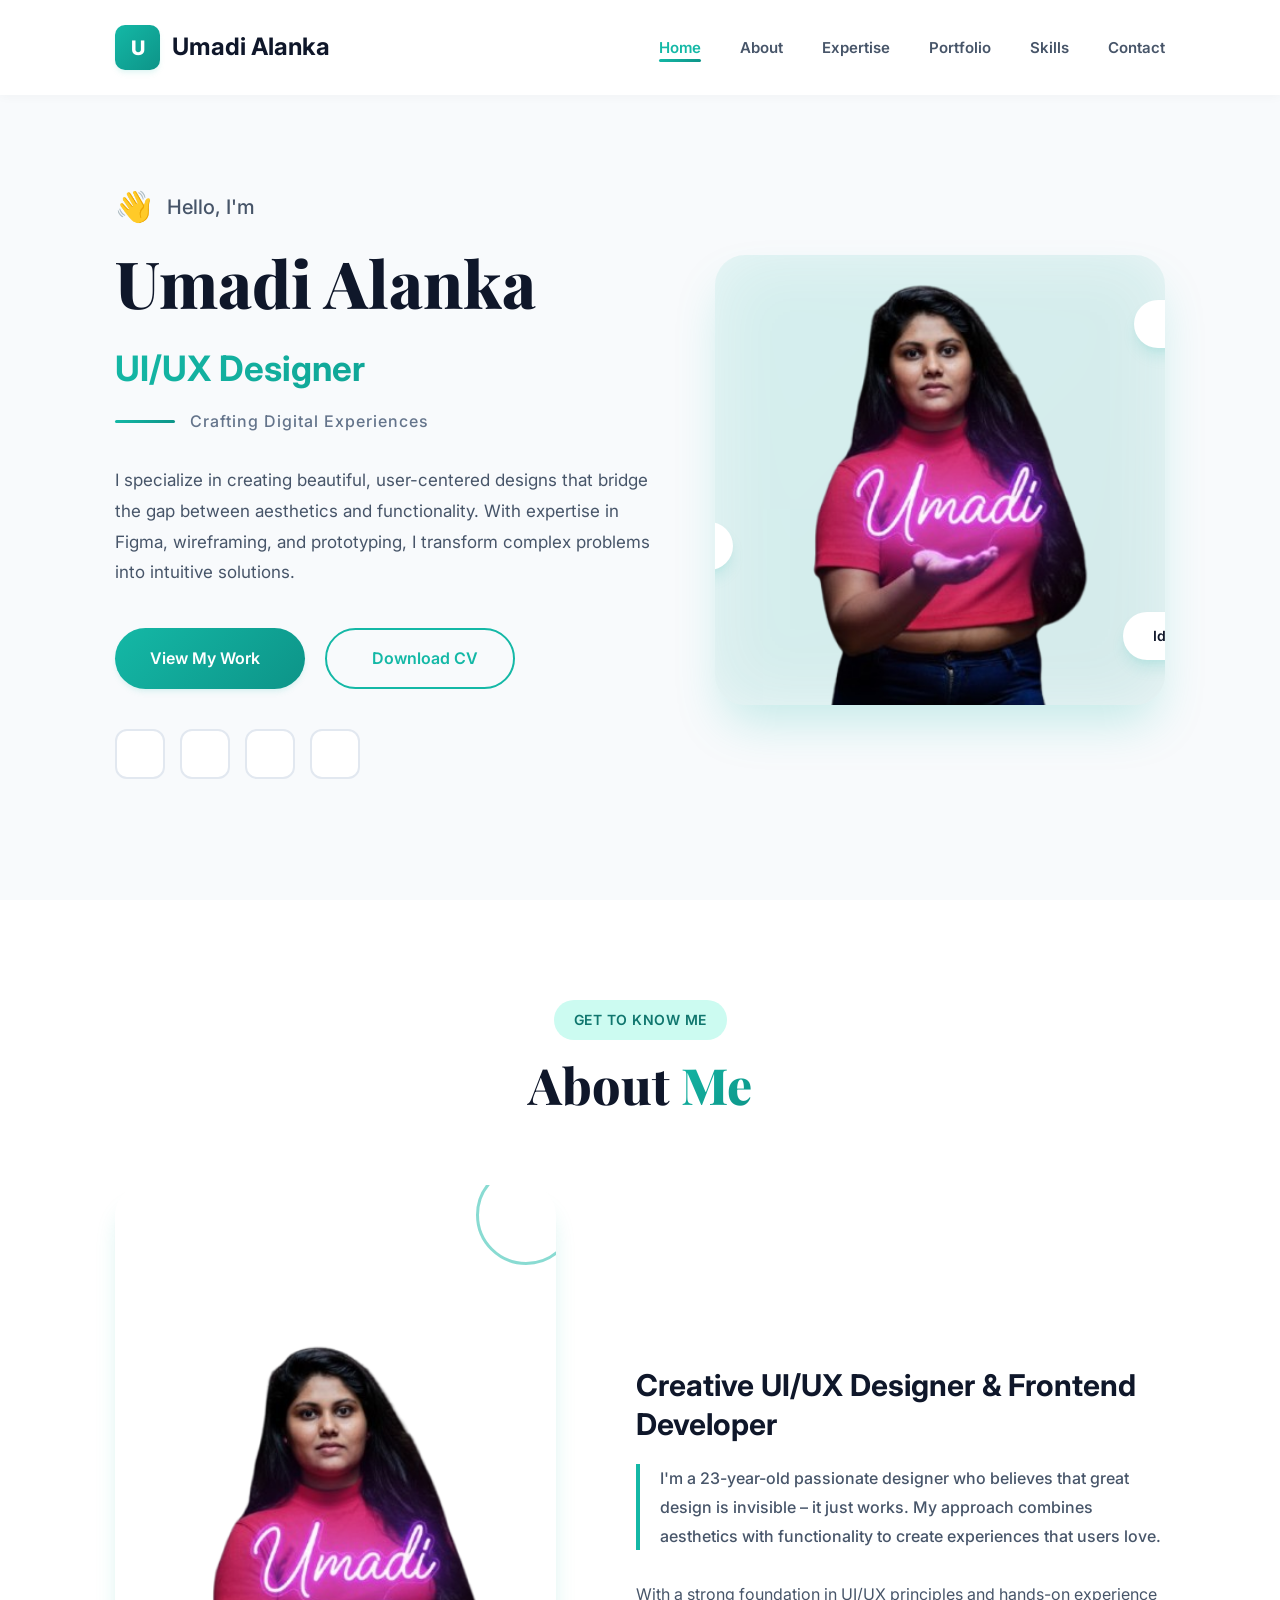
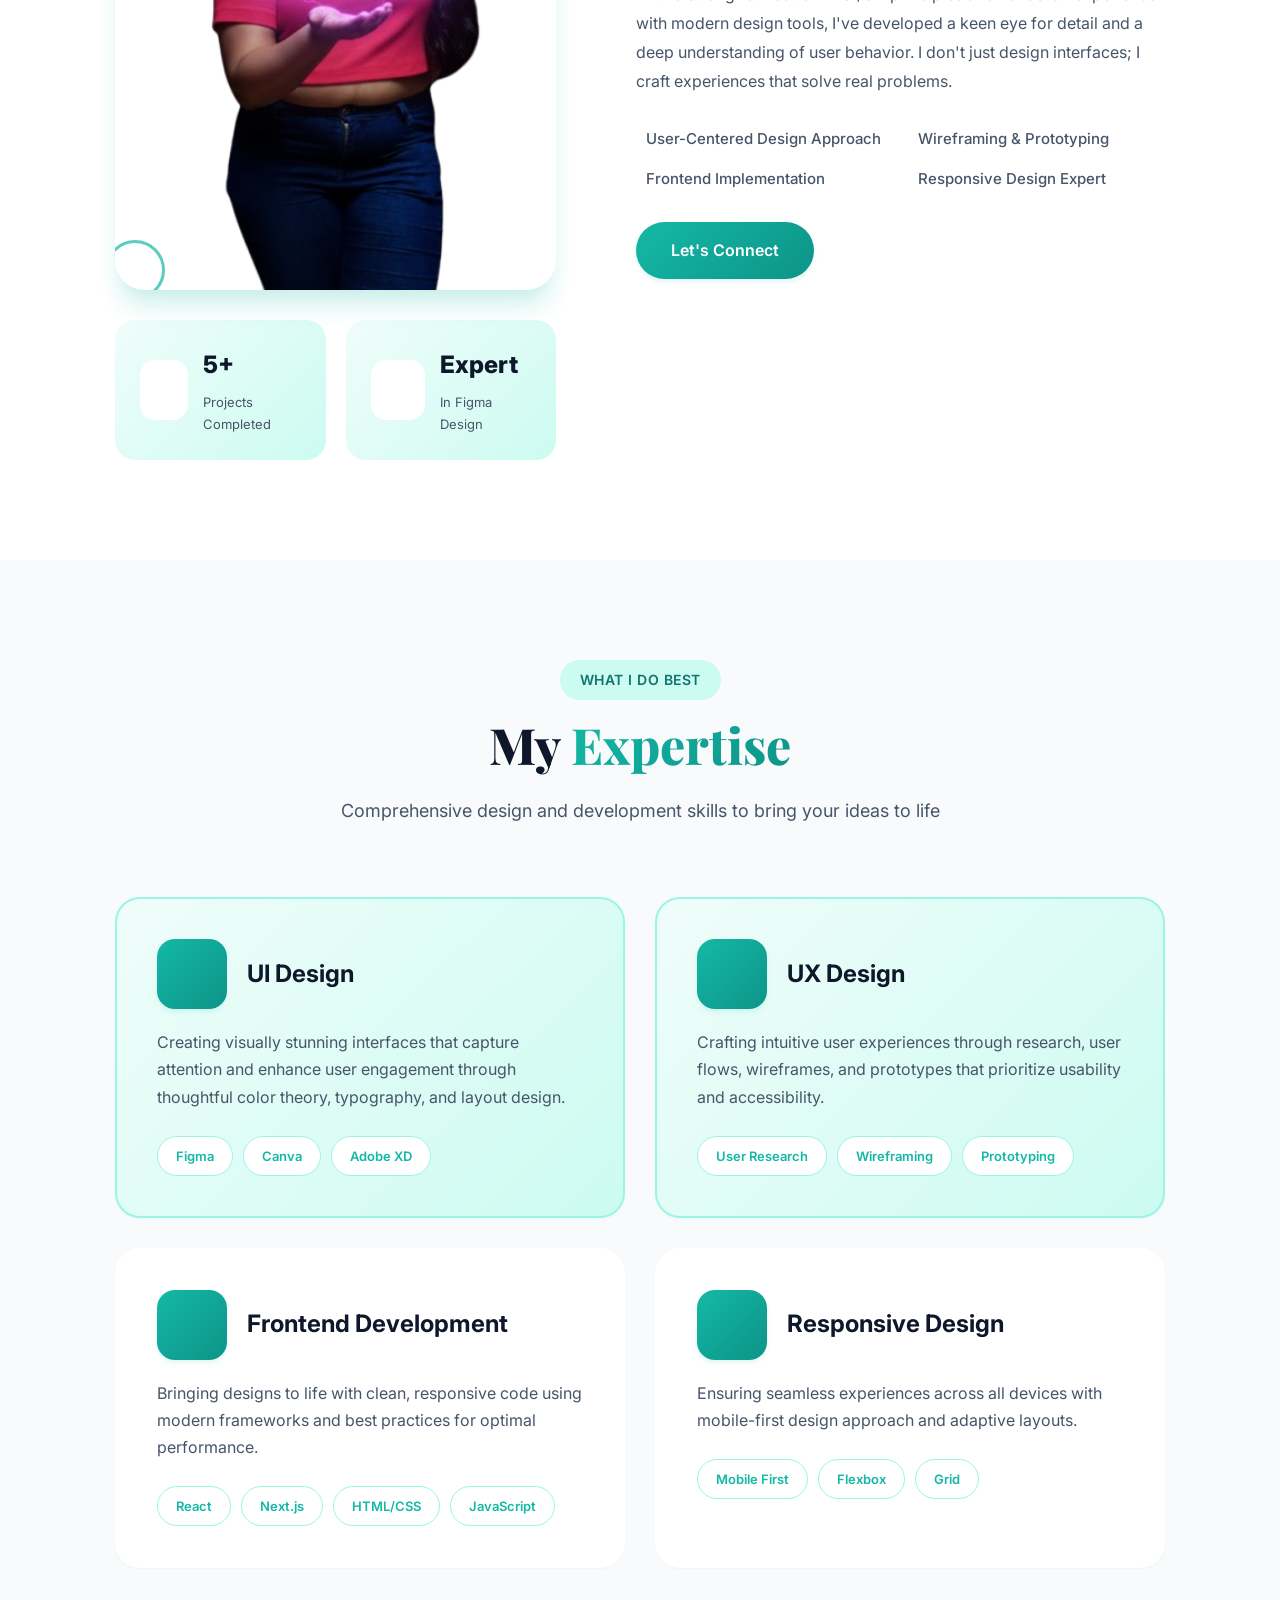
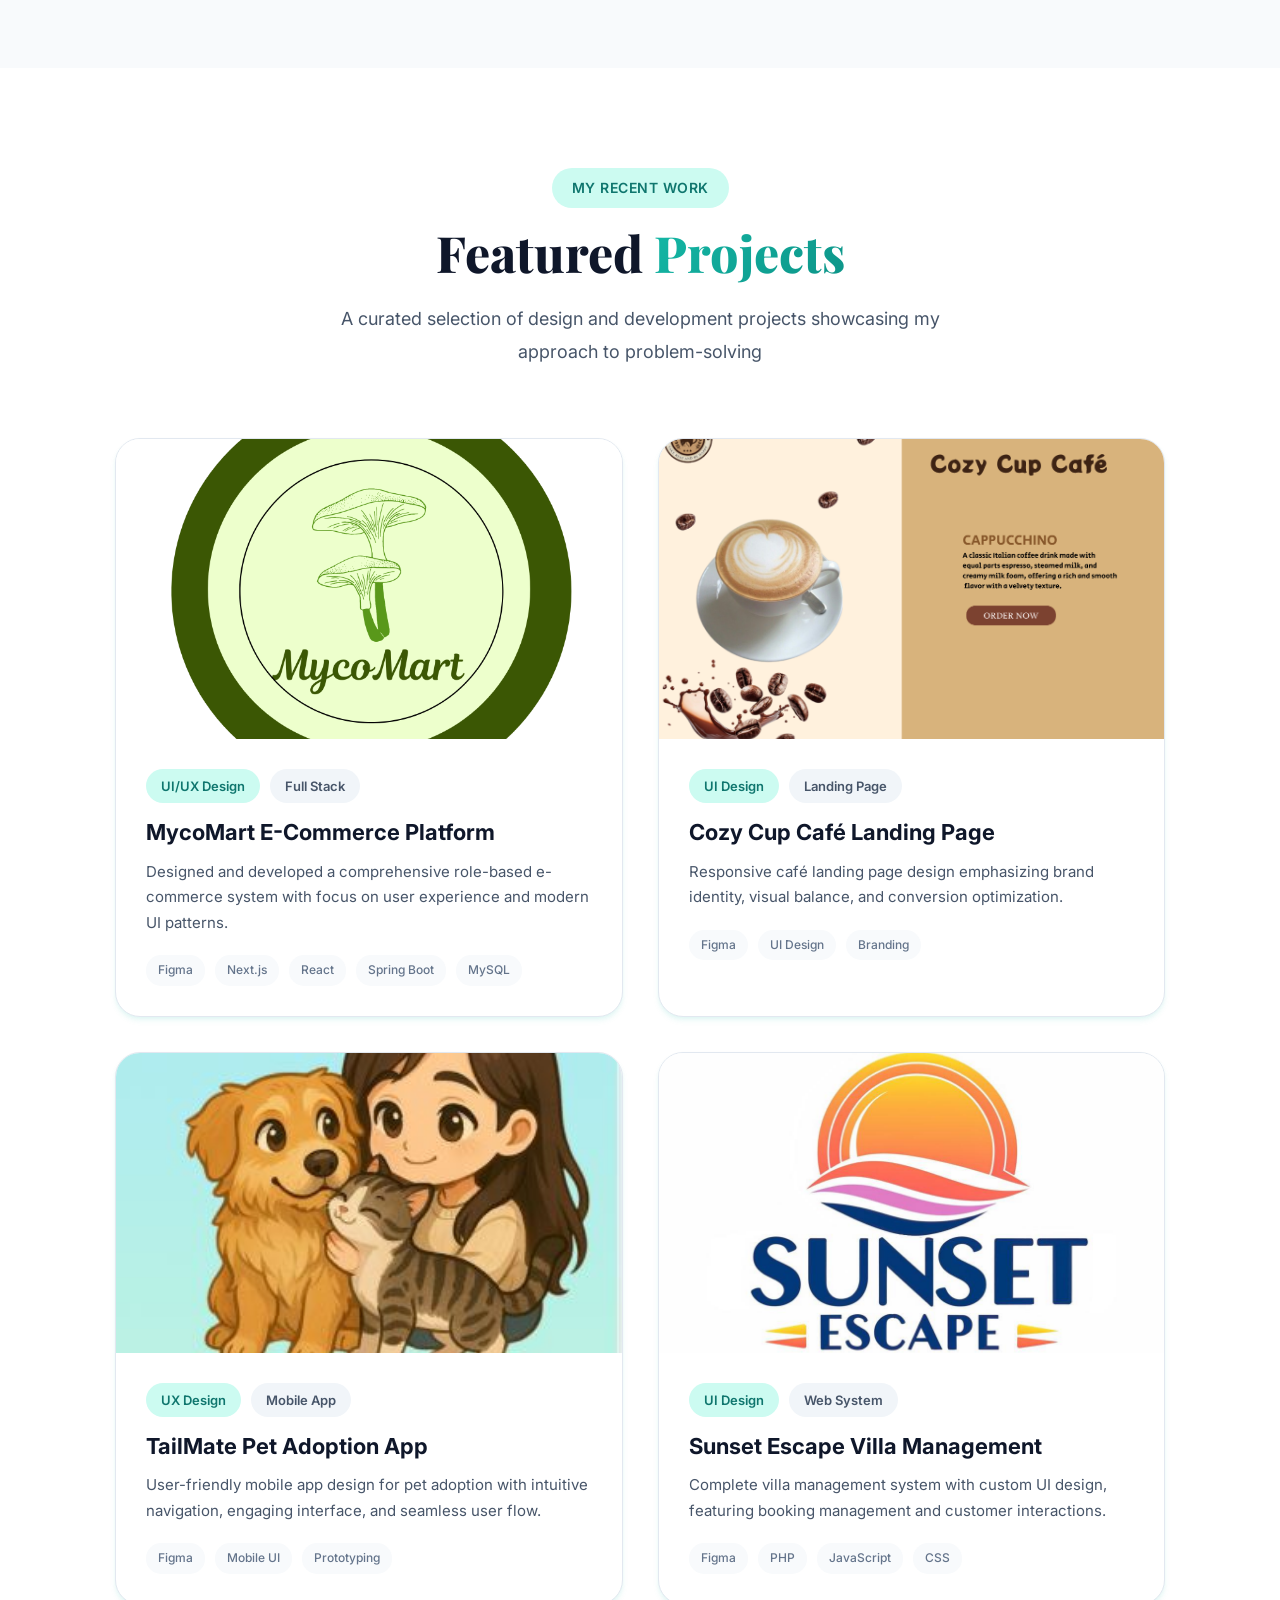
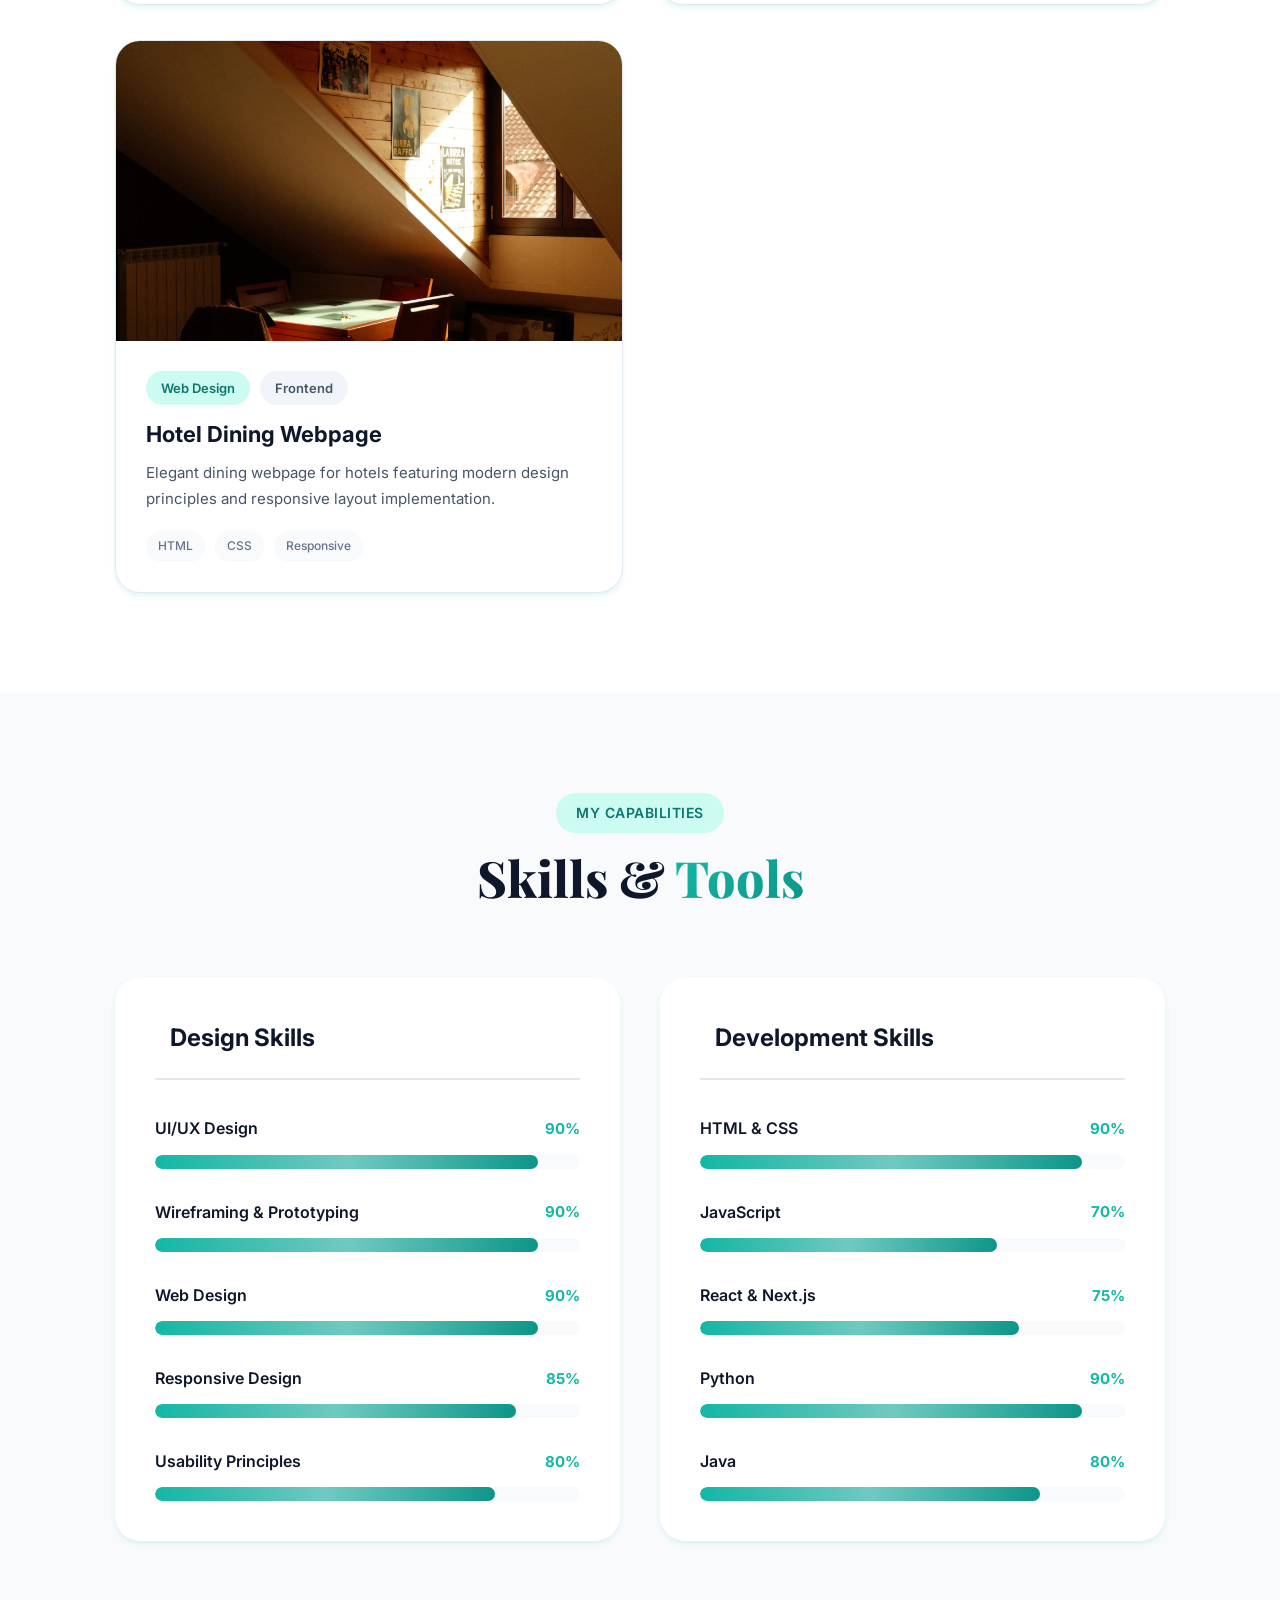
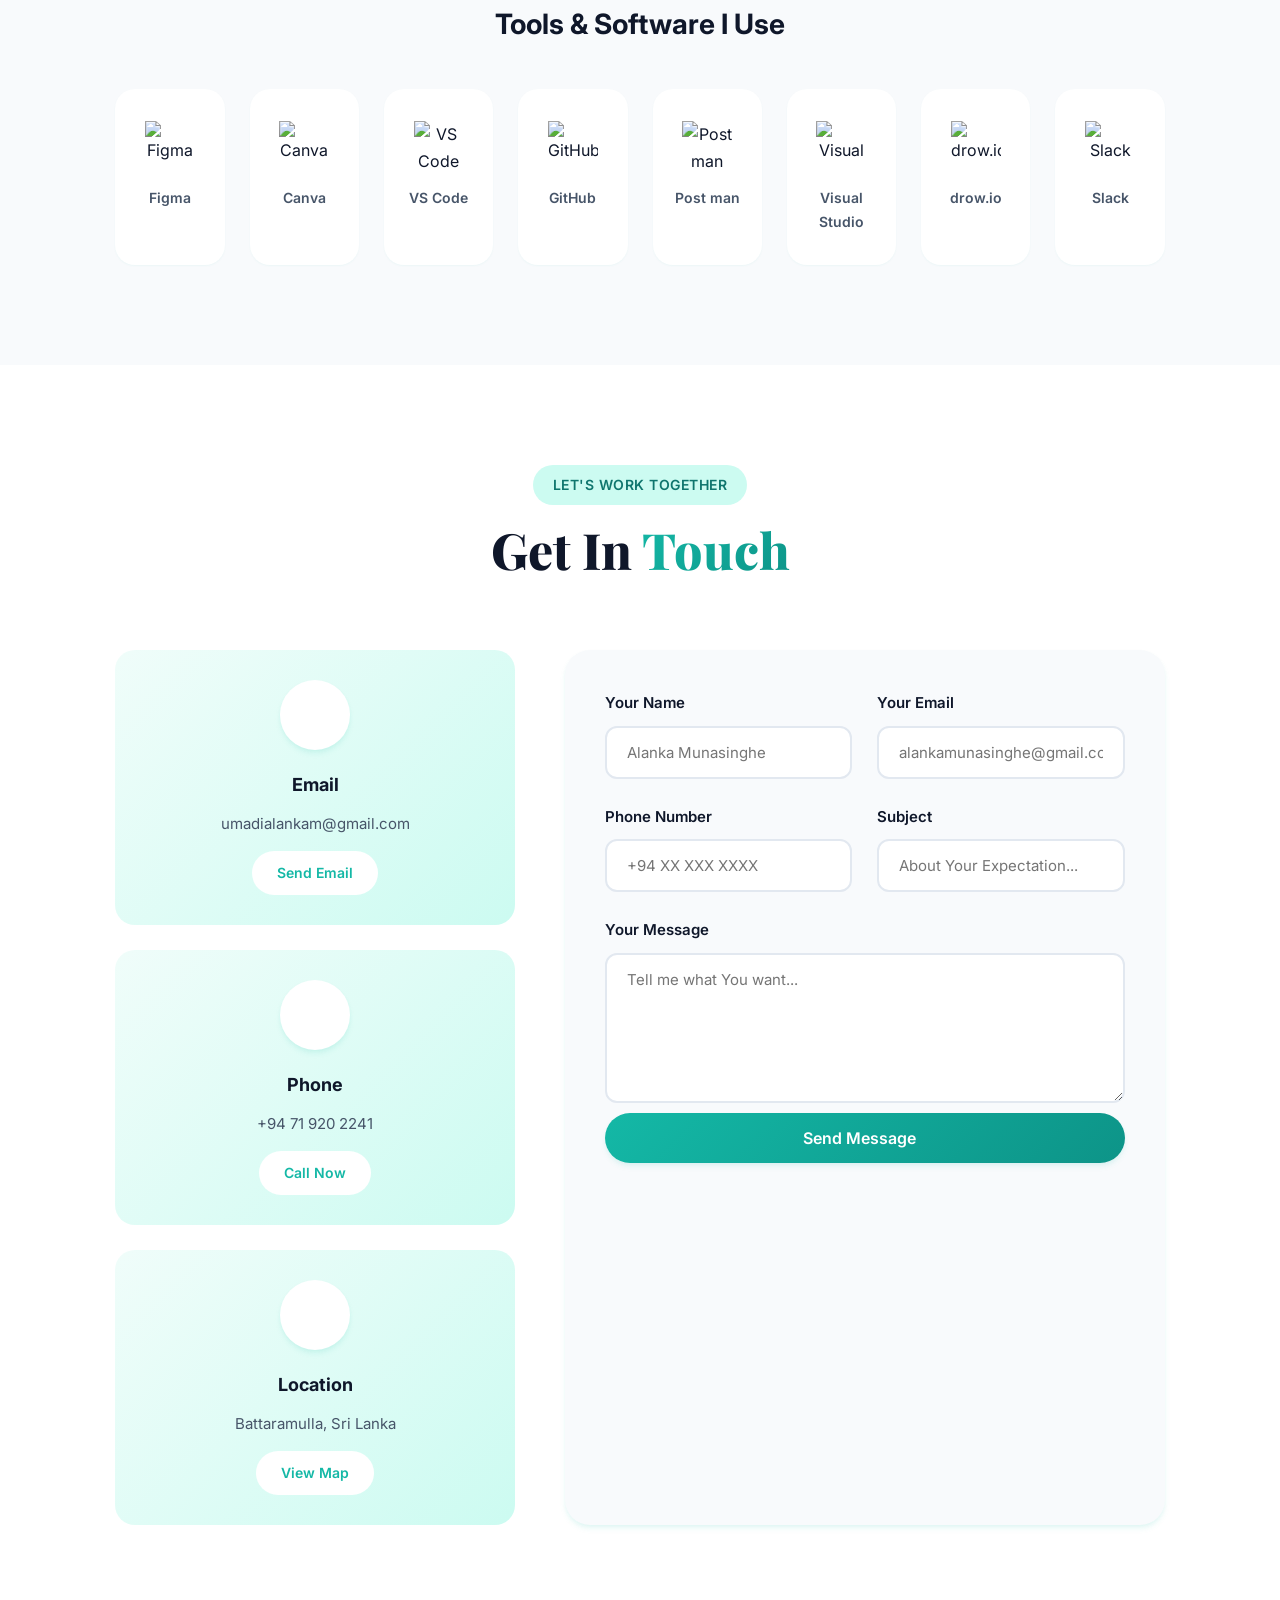
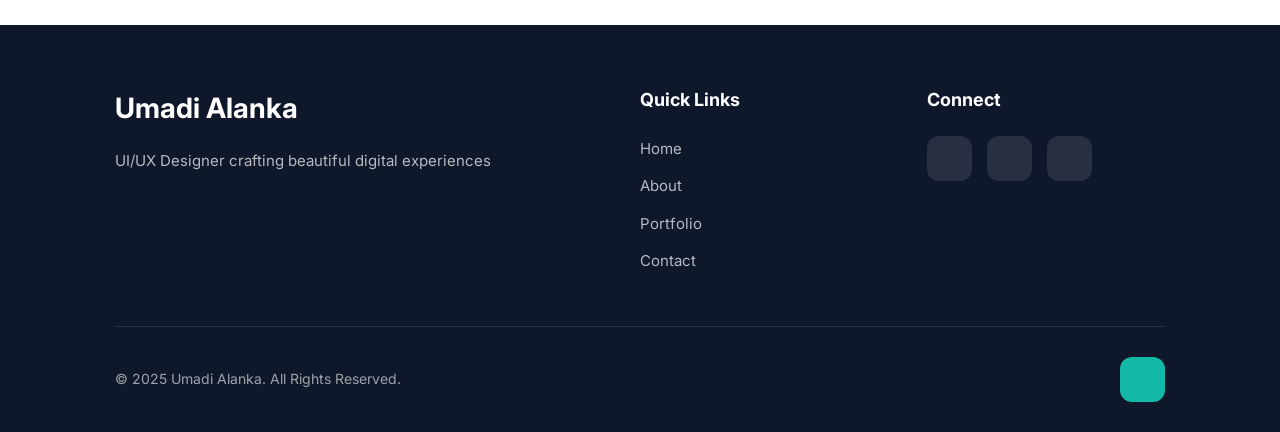
==== commit 1195d441: "Change connect section" ====
--- a/index.html
+++ b/index.html
@@ -629,9 +629,6 @@
             <div class="section-header">
                 <span class="section-label">Let's Work Together</span>
                 <h2 class="heading">Get In <span>Touch</span></h2>
-                <p class="section-description">
-                    Have a project in mind? I'd love to hear about it. Let's create something amazing together.
-                </p>
             </div>
 
             <div class="contact-content">
@@ -673,7 +670,7 @@
 
                         <div class="form-group">
                             <label for="email">Your Email</label>
-                            <input type="email" id="email" placeholder="john@example.com" required>
+                            <input type="email" id="email" placeholder="alankamunasinghe@gmail.com" required>
                         </div>
 
                         <div class="form-group">
@@ -683,13 +680,13 @@
 
                         <div class="form-group">
                             <label for="subject">Subject</label>
-                            <input type="text" id="subject" placeholder="Project Discussion" required>
+                            <input type="text" id="subject" placeholder="About Your Expectation..." required>
                         </div>
                     </div>
 
                     <div class="form-group full-width">
                         <label for="message">Your Message</label>
-                        <textarea id="message" rows="6" placeholder="Tell me about your project..." required></textarea>
+                        <textarea id="message" rows="6" placeholder="Tell me what You want..." required></textarea>
                     </div>
 
                     <button type="submit" class="btn btn-primary btn-submit">
